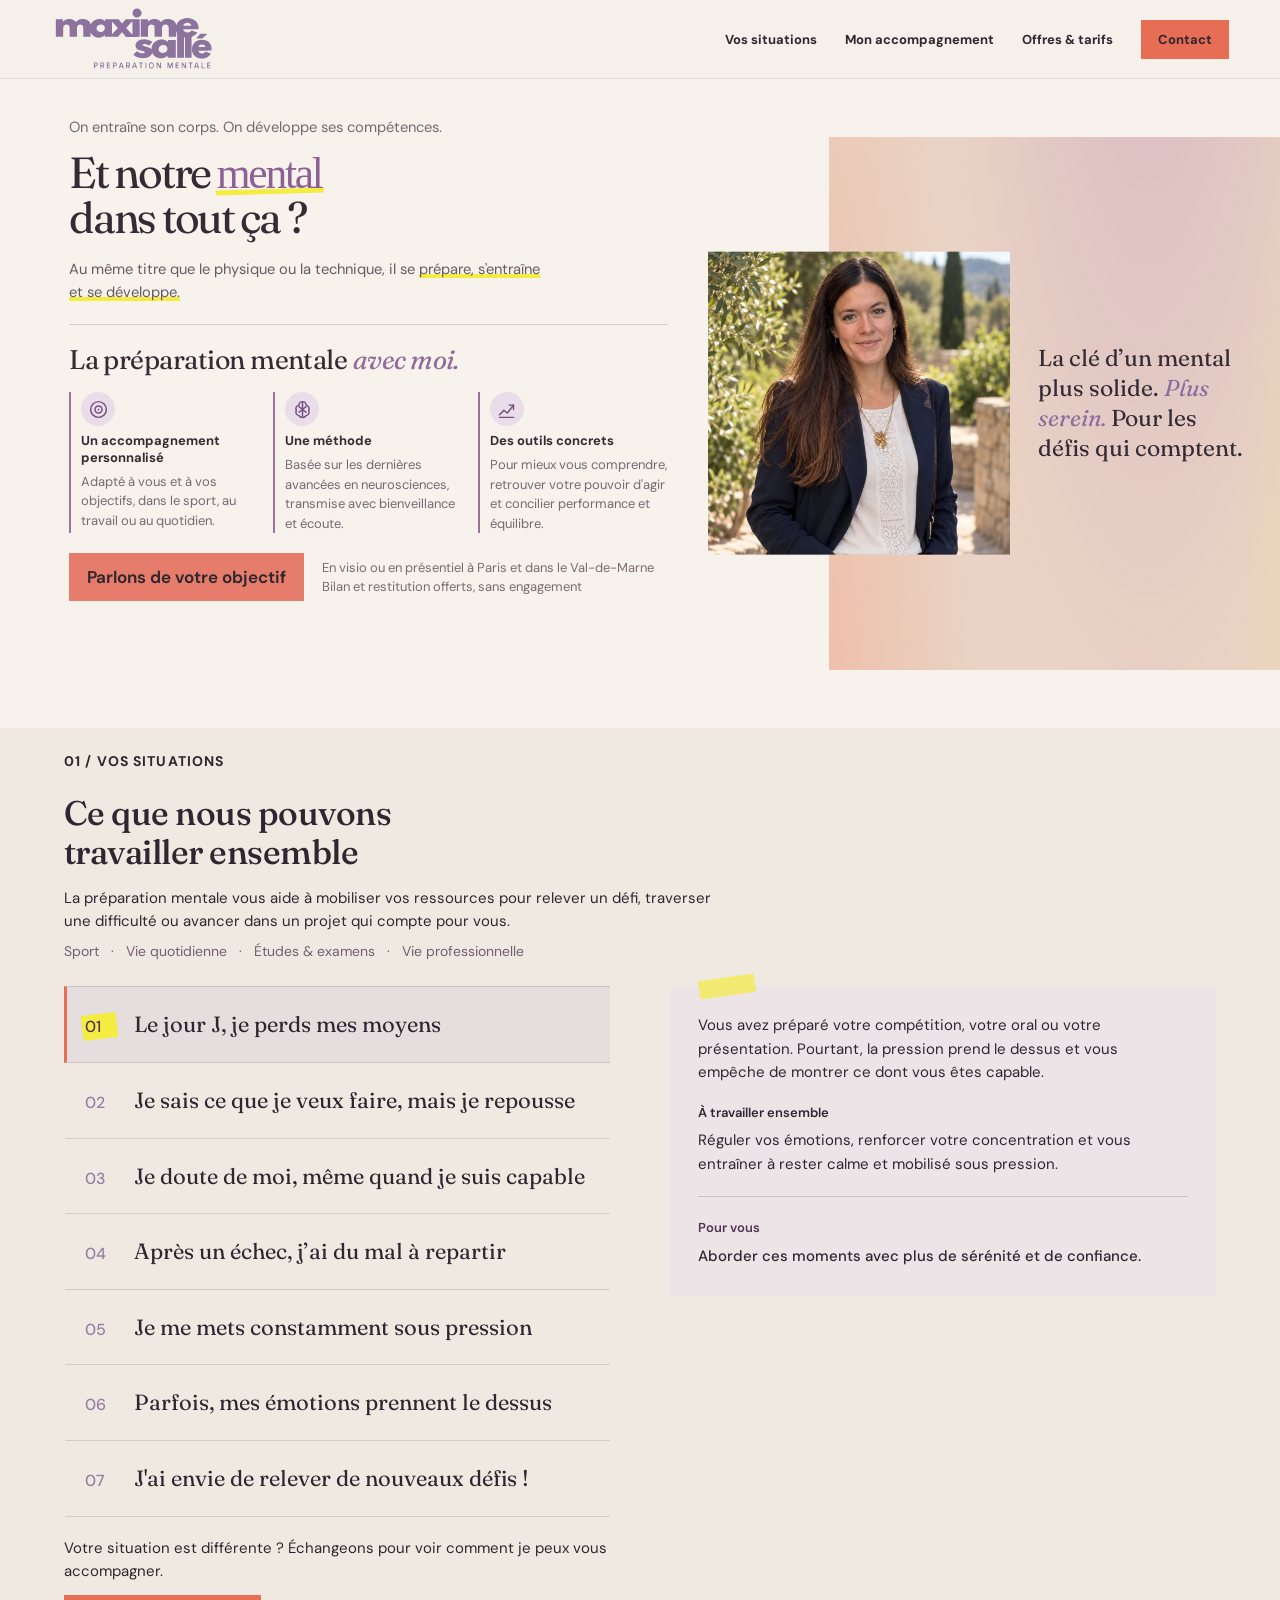
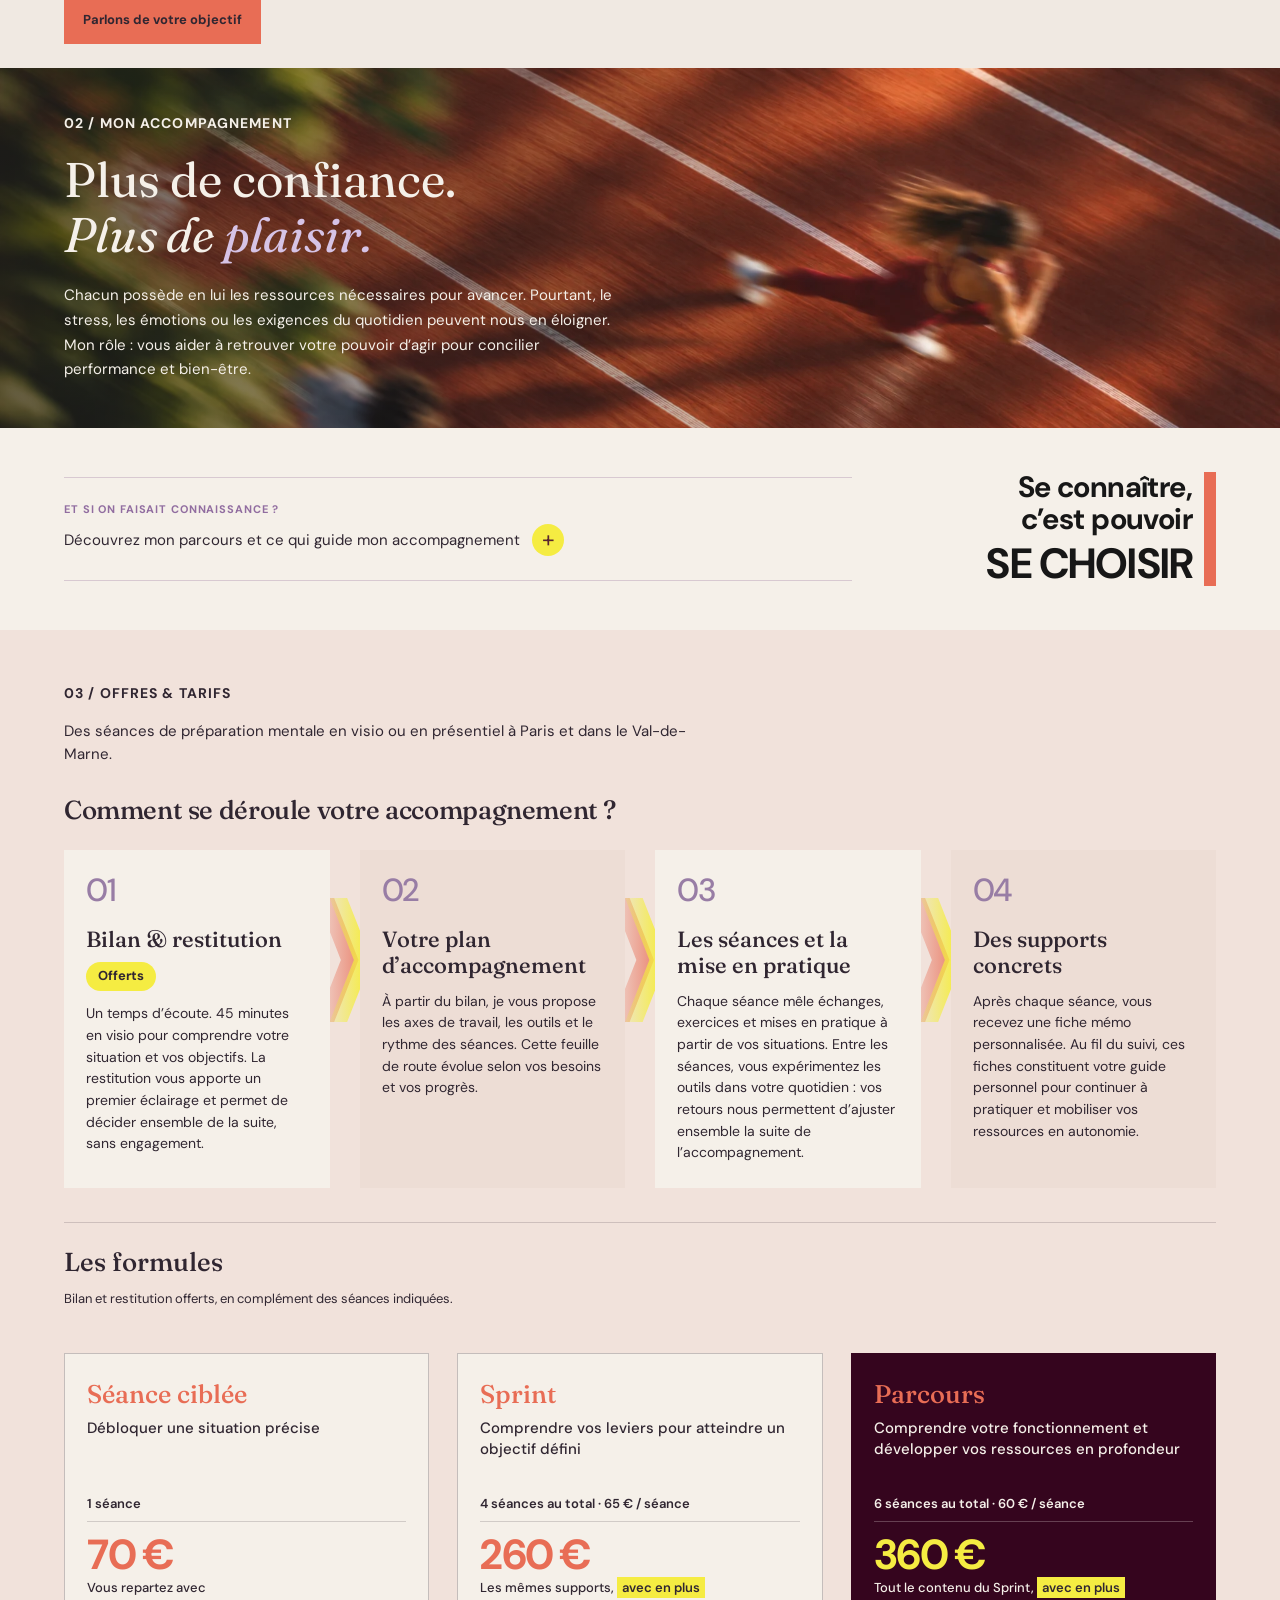
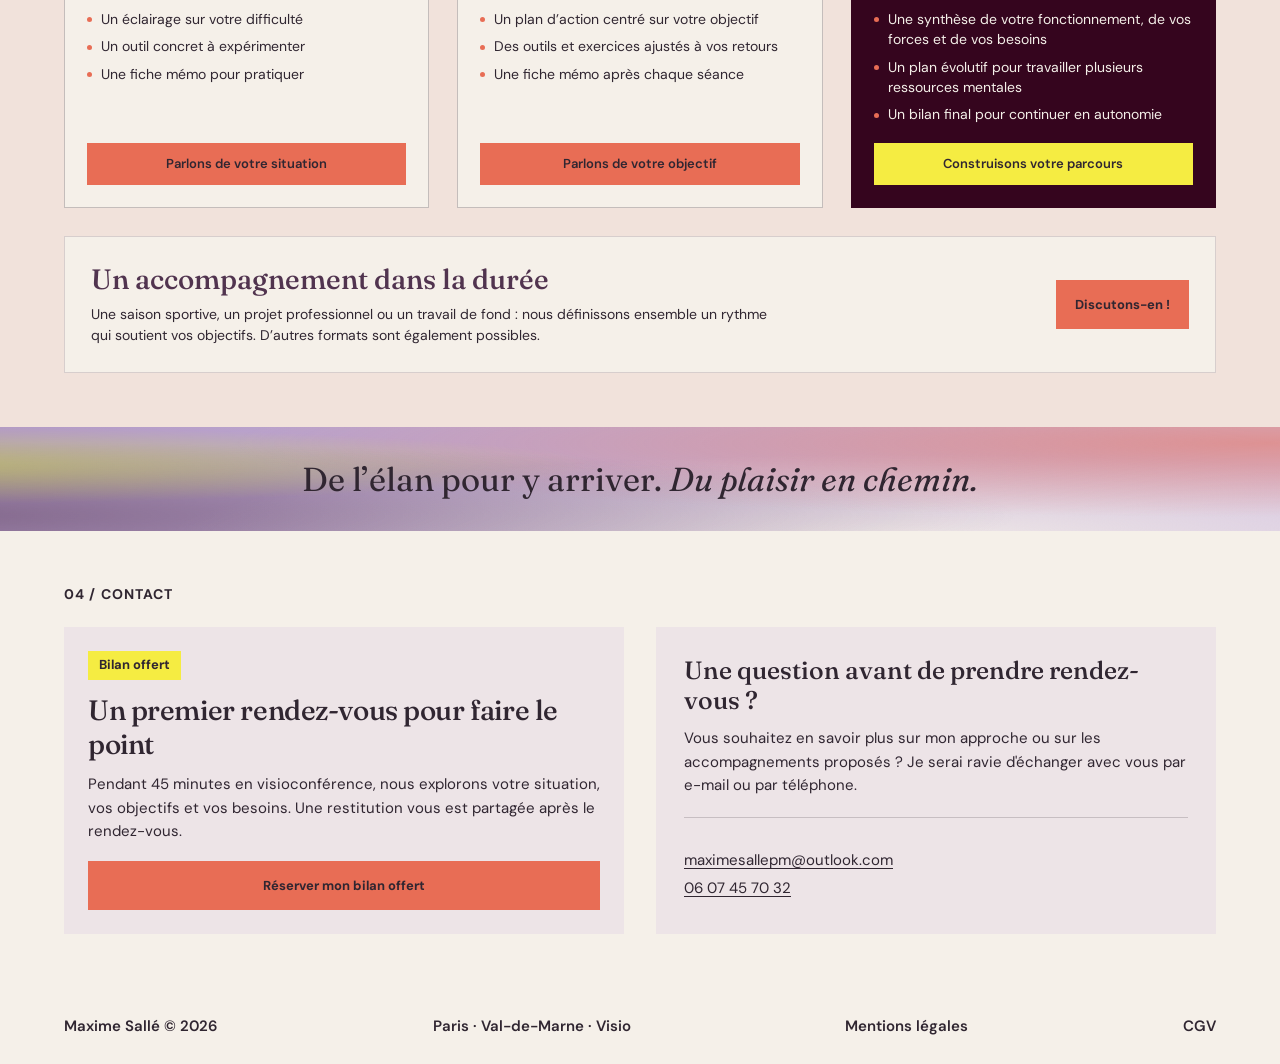
==== index.html @ 76ec972f "Add files via upload" ====
<!doctype html>
<html lang="fr">
  <head>
    <meta charset="utf-8" />
    <meta name="viewport" content="width=device-width, initial-scale=1" />
    <title>
      Préparation mentale à Paris, Val-de-Marne et en visio | Maxime Sallé
    </title>
    <meta
      name="description"
      content="Maxime Sallé, préparatrice mentale à Paris, dans le Val-de-Marne et en visio. Développer un mental plus solide et plus serein pour relever les défis du quotidien et les moments décisifs."
    />
    <link rel="preconnect" href="https://fonts.googleapis.com" />
    <link rel="preconnect" href="https://fonts.gstatic.com" crossorigin />
    <link
      href="https://fonts.googleapis.com/css2?family=DM+Sans:wght@400;500;600;700&amp;family=Fraunces:opsz,wght,SOFT,WONK@9..144,400,20,0;9..144,500,20,0;9..144,600,20,0&amp;display=swap"
      rel="stylesheet"
    />
    <link rel="stylesheet" href="styles.css?v=20261118-final" />
    <script src="script.js" defer></script>
  </head>
  <body>
    <header class="site-header">
      <a
        class="brand"
        href="#accueil"
        aria-label="Maxime Sallé — préparation mentale, accueil"
        ><svg
          xmlns="http://www.w3.org/2000/svg"
          viewBox="0 0 2048 840"
          class="brand-logo"
          role="img"
          aria-labelledby="logo-title"
        >
          <title id="logo-title">Maxime Sallé — Préparation mentale</title>
          <path
            d="M0 0 C10.67 8.83 17.19 20.04 20.06 33.5 C21.44 52.71 17.83 65.81 6.25 81.25 C-5 92.72 -19.45 98.26 -35.38 98.81 C-49.24 98.44 -63.91 92.78 -74 83.19 C-85.49 70.4 -90.37 56.56 -90.21 39.52 C-89.15 24.11 -81.86 12.03 -70.94 1.5 C-50.51 -16 -21.3 -15.81 0 0 Z "
            fill="currentColor"
            transform="translate(1102.9375,55.5)"
          />
          <path
            d="M0 0 C40.92 -1.19 80.28 9.43 111.19 37.3 C134.35 59.15 146.33 89.48 147.62 121.08 C147.73 126.75 147.84 132.41 147.62 138.08 C145.22 140.48 138.29 139.27 134.88 139.28 C134.26 139.29 134.26 139.29 131.12 139.31 C126.97 139.35 122.82 139.37 118.67 139.39 C115.75 139.42 112.83 139.44 109.91 139.46 C103.74 139.5 97.57 139.54 91.4 139.58 C83.67 139.63 75.93 139.68 68.19 139.74 C31 140.01 -6.19 140.15 -43.38 140.08 C-42.76 142.01 -42.13 143.94 -41.5 145.87 C-41.15 146.94 -40.8 148.02 -40.44 149.12 C-37.39 157.66 -31.09 164.48 -23.38 169.08 C-22.51 169.6 -21.64 170.12 -20.74 170.66 C-5.5 179.03 12.86 180.36 29.62 176.08 C42.43 171.85 53.13 164.56 62.62 155.08 C69.14 156.03 75.15 158.2 81.3 160.53 C82.21 160.86 83.11 161.2 84.04 161.54 C85.94 162.25 87.84 162.97 89.73 163.68 C92.58 164.75 95.43 165.81 98.28 166.87 C109.48 171.06 120.59 175.44 131.62 180.08 C130.29 185.37 127.27 188.21 123.62 192.08 C122.63 193.14 121.65 194.2 120.64 195.29 C108.41 208.04 94.66 217.25 79.23 225.73 C78.52 226.13 77.81 226.53 77.08 226.94 C74.62 228.08 74.62 228.08 71.38 228.76 C67.13 229.92 64.8 231 61.62 234.08 C59.56 242.13 59.93 250.17 60.06 258.43 C60.06 260.97 60.05 263.51 60.03 266.05 C60.01 272.95 60.06 279.85 60.13 286.75 C60.19 293.96 60.17 301.17 60.16 308.39 C60.15 322.05 60.21 335.7 60.29 349.36 C60.39 366.43 60.41 383.5 60.43 400.57 C60.43 406.53 60.44 412.49 60.45 418.45 C60.45 419.89 60.45 421.33 60.45 422.82 C60.47 432.81 60.5 442.79 60.55 452.78 C60.56 455.45 60.57 458.11 60.58 460.78 C60.6 465.74 60.63 470.69 60.66 475.65 C60.67 477.83 60.68 480.02 60.69 482.2 C60.7 483.2 60.7 484.2 60.71 485.22 C60.72 487.51 60.67 489.79 60.62 492.08 C58.65 494.04 54.84 493.21 52.27 493.21 C51.48 493.21 51.48 493.21 47.48 493.22 C45.75 493.22 44.01 493.21 42.27 493.21 C40.51 493.21 38.74 493.21 36.97 493.21 C33.26 493.22 29.55 493.21 25.84 493.21 C21.08 493.2 16.31 493.21 11.55 493.21 C7.9 493.22 4.25 493.21 0.6 493.21 C-1.16 493.21 -2.92 493.21 -4.68 493.21 C-7.13 493.22 -9.58 493.21 -12.03 493.21 C-12.73 493.21 -12.73 493.21 -16.27 493.21 C-19.38 493.08 -19.38 493.08 -20.38 492.08 C-20.49 488.87 -20.54 485.68 -20.54 482.47 C-20.55 481.45 -20.55 480.42 -20.56 479.37 C-20.57 475.92 -20.58 472.47 -20.59 469.02 C-20.6 466.55 -20.61 464.09 -20.62 461.63 C-20.65 454.92 -20.67 448.2 -20.69 441.49 C-20.71 434.49 -20.74 427.49 -20.76 420.48 C-20.81 407.21 -20.86 393.93 -20.9 380.66 C-20.95 365.55 -21 350.45 -21.06 335.34 C-21.17 304.25 -21.28 273.16 -21.38 242.08 C-25.34 241.42 -29.3 240.76 -33.38 240.08 C-33.38 241.32 -33.38 242.55 -33.38 243.83 C-33.36 273.94 -33.34 304.05 -33.33 334.17 C-33.33 348.73 -33.32 363.29 -33.31 377.85 C-33.3 390.55 -33.29 403.24 -33.29 415.94 C-33.29 422.66 -33.28 429.38 -33.28 436.1 C-33.27 442.43 -33.27 448.76 -33.27 455.08 C-33.27 457.4 -33.27 459.72 -33.26 462.04 C-33.26 465.22 -33.26 468.39 -33.26 471.57 C-33.26 472.48 -33.26 473.39 -33.25 474.32 C-33.27 480.63 -33.75 486.81 -34.38 493.08 C-45.19 493.1 -55.99 493.12 -66.8 493.13 C-71.81 493.14 -76.83 493.14 -81.85 493.15 C-86.68 493.16 -91.52 493.17 -96.36 493.17 C-98.21 493.17 -100.06 493.18 -101.91 493.18 C-104.49 493.19 -107.07 493.19 -109.65 493.19 C-111.12 493.19 -112.6 493.2 -114.11 493.2 C-117.38 493.08 -117.38 493.08 -118.38 492.08 C-118.48 488.22 -118.5 484.38 -118.49 480.52 C-118.49 479.29 -118.49 478.05 -118.49 476.79 C-118.48 472.62 -118.47 468.46 -118.46 464.3 C-118.46 461.33 -118.46 458.35 -118.45 455.38 C-118.45 448.97 -118.44 442.55 -118.43 436.13 C-118.42 425.98 -118.42 415.83 -118.42 405.67 C-118.42 404.82 -118.42 403.96 -118.43 403.09 C-118.43 398.72 -118.43 394.35 -118.43 389.98 C-118.44 380.97 -118.44 371.96 -118.45 362.94 C-118.45 362.04 -118.45 361.13 -118.45 360.2 C-118.45 345.57 -118.43 330.94 -118.4 316.31 C-118.37 301.29 -118.37 286.26 -118.4 271.23 C-118.42 262.8 -118.42 254.37 -118.38 245.93 C-118.35 237.99 -118.36 230.05 -118.39 222.1 C-118.4 219.19 -118.39 216.28 -118.37 213.37 C-118.17 186.74 -118.17 186.74 -125.57 175.81 C-127.37 173.1 -128.01 171.27 -128.38 168.08 C-129.04 168.08 -129.7 168.08 -130.38 168.08 C-130.39 168.88 -130.4 169.68 -130.41 170.5 C-130.52 178.79 -130.64 187.08 -130.76 195.37 C-130.8 198.46 -130.84 201.56 -130.88 204.66 C-130.94 209.1 -131 213.54 -131.07 217.98 C-131.08 219.38 -131.1 220.77 -131.12 222.21 C-131.14 223.49 -131.16 224.77 -131.18 226.09 C-131.19 226.66 -131.19 226.66 -131.23 229.53 C-131.38 232.08 -131.38 232.08 -132.38 233.08 C-135.14 233.18 -137.89 233.21 -140.65 233.21 C-141.52 233.21 -142.38 233.21 -143.28 233.21 C-146.16 233.22 -149.04 233.21 -151.91 233.21 C-153.91 233.21 -155.9 233.21 -157.89 233.21 C-162.07 233.22 -166.25 233.21 -170.43 233.21 C-175.8 233.2 -181.17 233.21 -186.54 233.21 C-190.65 233.22 -194.77 233.21 -198.88 233.21 C-200.86 233.21 -202.84 233.21 -204.83 233.21 C-207.59 233.22 -210.35 233.21 -213.12 233.21 C-214.69 233.21 -216.27 233.21 -217.89 233.21 C-221.38 233.08 -221.38 233.08 -222.38 232.08 C-222.5 228.57 -222.55 225.08 -222.56 221.57 C-222.56 220.46 -222.57 219.36 -222.58 218.22 C-222.59 215.8 -222.6 213.39 -222.61 210.98 C-222.63 207.16 -222.65 203.34 -222.68 199.52 C-222.75 188.65 -222.81 177.78 -222.86 166.91 C-222.89 160.27 -222.93 153.63 -222.98 146.99 C-223 144.46 -223.01 141.93 -223.02 139.4 C-223.03 135.85 -223.05 132.3 -223.08 128.75 C-223.08 128.24 -223.08 128.24 -223.08 125.61 C-223.21 112.34 -225.75 99.9 -235.11 90.05 C-244.47 81.92 -256.07 80.59 -268.05 80.77 C-280.36 81.65 -288.65 86.21 -297.13 94.89 C-304.64 105.52 -306.68 115.84 -306.69 128.64 C-306.69 129.76 -306.7 130.88 -306.71 132.04 C-306.74 135.72 -306.75 139.4 -306.76 143.08 C-306.78 145.64 -306.8 148.2 -306.81 150.77 C-306.86 157.49 -306.89 164.22 -306.93 170.95 C-306.98 181.74 -307.04 192.54 -307.11 203.33 C-307.14 207.11 -307.15 210.89 -307.17 214.66 C-307.18 216.96 -307.2 219.25 -307.21 221.55 C-307.21 222.61 -307.21 223.67 -307.22 224.76 C-307.27 231.96 -307.27 231.96 -308.38 233.08 C-311.14 233.18 -313.89 233.21 -316.65 233.21 C-317.08 233.21 -317.08 233.21 -319.28 233.21 C-322.16 233.22 -325.04 233.21 -327.91 233.21 C-329.91 233.21 -331.9 233.21 -333.89 233.21 C-338.07 233.22 -342.25 233.21 -346.43 233.21 C-351.8 233.2 -357.17 233.21 -362.54 233.21 C-366.65 233.22 -370.77 233.21 -374.88 233.21 C-376.86 233.21 -378.84 233.21 -380.83 233.21 C-383.59 233.22 -386.35 233.21 -389.12 233.21 C-390.69 233.21 -392.27 233.21 -393.89 233.21 C-397.38 233.08 -397.38 233.08 -398.38 232.08 C-398.49 228.55 -398.54 225.05 -398.54 221.52 C-398.55 220.41 -398.55 219.3 -398.56 218.16 C-398.57 215.73 -398.58 213.31 -398.58 210.89 C-398.59 207.04 -398.61 203.2 -398.64 199.36 C-398.7 188.43 -398.75 177.5 -398.78 166.56 C-398.81 159.88 -398.84 153.21 -398.89 146.53 C-398.9 143.99 -398.91 141.45 -398.91 138.9 C-398.96 101.8 -398.96 101.8 -410.2 90.2 C-420.8 81.64 -433.23 80.23 -446.38 81.08 C-457.44 83.06 -465.33 87.8 -472.2 96.64 C-481.07 110.81 -479.97 126.69 -479.96 142.79 C-479.97 145.36 -479.98 147.94 -480 150.52 C-480.04 157.26 -480.05 164.01 -480.06 170.75 C-480.08 181.59 -480.14 192.44 -480.19 203.28 C-480.21 207.06 -480.21 210.85 -480.22 214.64 C-480.23 216.94 -480.23 219.24 -480.24 221.54 C-480.24 222.6 -480.24 223.66 -480.24 224.75 C-480.27 231.96 -480.27 231.96 -481.38 233.08 C-484.11 233.18 -486.83 233.21 -489.56 233.21 C-489.99 233.21 -489.99 233.21 -492.16 233.21 C-495 233.22 -497.85 233.21 -500.7 233.21 C-502.66 233.21 -504.63 233.21 -506.6 233.21 C-510.74 233.22 -514.87 233.21 -519 233.21 C-524.31 233.2 -529.62 233.21 -534.93 233.21 C-539 233.22 -543.07 233.21 -547.14 233.21 C-549.09 233.21 -551.05 233.21 -553.01 233.21 C-555.74 233.22 -558.48 233.21 -561.21 233.21 C-562.77 233.21 -564.32 233.21 -565.93 233.21 C-569.38 233.08 -569.38 233.08 -570.38 232.08 C-570.48 229.31 -570.51 226.54 -570.51 223.76 C-570.51 222.88 -570.51 222 -570.52 221.09 C-570.52 218.11 -570.52 215.13 -570.51 212.15 C-570.51 210.03 -570.52 207.9 -570.52 205.77 C-570.52 199.98 -570.52 194.19 -570.52 188.39 C-570.52 182.34 -570.52 176.3 -570.52 170.25 C-570.52 160.09 -570.52 149.93 -570.51 139.77 C-570.51 128.01 -570.51 116.25 -570.52 104.48 C-570.52 94.4 -570.52 84.32 -570.52 74.24 C-570.52 68.21 -570.52 62.18 -570.52 56.16 C-570.52 50.49 -570.52 44.82 -570.51 39.16 C-570.51 37.07 -570.51 34.98 -570.52 32.9 C-570.52 30.06 -570.52 27.23 -570.51 24.39 C-570.51 22.8 -570.51 21.21 -570.51 19.57 C-570.38 16.08 -570.38 16.08 -569.38 15.08 C-566.69 14.98 -563.99 14.95 -561.3 14.95 C-560.88 14.95 -560.88 14.95 -558.73 14.94 C-555.92 14.94 -553.1 14.94 -550.29 14.95 C-548.34 14.94 -546.4 14.94 -544.45 14.94 C-540.36 14.94 -536.28 14.94 -532.19 14.95 C-526.94 14.95 -521.69 14.95 -516.44 14.94 C-512.42 14.94 -508.4 14.94 -504.38 14.94 C-502.44 14.94 -500.51 14.94 -498.57 14.94 C-495.87 14.94 -493.17 14.94 -490.47 14.95 C-489.7 14.95 -489.7 14.95 -485.8 14.95 C-482.38 15.08 -482.38 15.08 -481.38 16.08 C-481.22 18.22 -481.13 20.37 -481.07 22.52 C-481.03 23.82 -480.98 25.13 -480.94 26.47 C-480.9 27.85 -480.86 29.22 -480.82 30.64 C-480.78 32.02 -480.73 33.4 -480.69 34.82 C-480.58 38.24 -480.48 41.66 -480.38 45.08 C-476.38 41.68 -472.46 38.24 -468.63 34.64 C-446.48 14.7 -419.23 9.89 -390.38 11.08 C-385.63 11.44 -381.05 12.1 -376.38 13.08 C-375.19 13.32 -374 13.57 -372.77 13.82 C-351.77 18.75 -333.32 30.82 -320.38 48.08 C-319.39 48.41 -318.4 48.74 -317.38 49.08 C-316.72 47.76 -316.06 46.44 -315.38 45.08 C-299.46 25.88 -275.42 14.97 -251.13 11.46 C-217.61 8.73 -183.83 13.72 -157.38 36.08 C-148.95 43.41 -143.39 51.12 -138.38 61.08 C-138.14 61.55 -138.14 61.55 -136.89 63.96 C-133.25 71.38 -130.38 79.74 -130.38 88.08 C-129.72 88.08 -129.06 88.08 -128.38 88.08 C-127.97 86.77 -127.57 85.45 -127.15 84.1 C-116.82 53.21 -91.86 30.86 -63.73 16.17 C-43.8 6.47 -22.17 0.73 0 0 Z M-34.38 78.08 C-37.61 82.58 -40.04 86.69 -41.38 92.08 C-38.26 95.2 -35.22 94.33 -30.88 94.34 C-30.44 94.34 -30.44 94.34 -28.22 94.35 C-25.3 94.36 -22.38 94.35 -19.46 94.34 C-17.43 94.35 -15.41 94.35 -13.38 94.35 C-9.13 94.35 -4.88 94.35 -0.63 94.34 C4.82 94.33 10.27 94.33 15.71 94.35 C19.9 94.35 24.09 94.35 28.27 94.35 C30.28 94.34 32.29 94.35 34.3 94.35 C37.11 94.36 39.92 94.35 42.73 94.34 C43.53 94.34 43.53 94.34 47.57 94.33 C51.15 94.11 53.46 93.68 56.62 92.08 C54.32 82.04 49.75 74.71 41.24 68.7 C17.16 54.08 -15.06 57.13 -34.38 78.08 Z "
            fill="currentColor"
            transform="translate(1684.38330078125,161.921875)"
          />
          <path
            d="M0 0 C12 11.35 20.2 27.47 22.5 43.81 C23.16 43.81 23.82 43.81 24.5 43.81 C24.6 43.42 24.6 43.42 25.12 41.44 C33.89 18.32 54.33 0.28 75.5 -11.19 C76.1 -11.53 76.1 -11.53 79.12 -13.24 C104.22 -26.77 136.78 -29.4 164.08 -21.61 C169.5 -19.87 174.53 -17.96 179.5 -15.19 C179.92 -14.96 179.92 -14.96 182.02 -13.82 C187.5 -10.7 192.35 -7.06 197.18 -3.02 C199.52 -1.17 201.92 0.33 204.5 1.81 C204.49 0.16 204.48 -1.48 204.46 -3.18 C204.46 -5.33 204.45 -7.48 204.44 -9.62 C204.43 -10.71 204.42 -11.8 204.41 -12.92 C204.41 -13.96 204.41 -14.99 204.4 -16.06 C204.4 -17.02 204.39 -17.98 204.39 -18.96 C204.5 -21.19 204.5 -21.19 205.5 -22.19 C207.6 -22.31 209.71 -22.36 211.81 -22.39 C213.18 -22.41 214.56 -22.43 215.97 -22.45 C216.73 -22.45 216.73 -22.45 220.59 -22.49 C222.18 -22.51 223.77 -22.53 225.41 -22.55 C240.12 -22.72 254.84 -22.82 269.55 -22.89 C280.43 -22.95 291.3 -23.04 302.17 -23.19 C309.82 -23.29 317.47 -23.34 325.12 -23.36 C329.68 -23.37 334.24 -23.4 338.81 -23.49 C343.91 -23.58 349.02 -23.58 354.12 -23.57 C355.62 -23.61 357.12 -23.65 358.67 -23.69 C364.79 -23.61 368.87 -23.46 373.8 -19.61 C376.6 -16.59 379.07 -13.51 381.5 -10.19 C382.99 -8.37 384.49 -6.55 386 -4.75 C386.72 -3.85 387.44 -2.96 388.19 -2.04 C390.75 1.12 393.37 4.22 396 7.31 C401.98 14.36 407.95 21.42 413.5 28.81 C418.15 27.65 419.09 26.46 422.19 22.94 C423.07 21.94 423.95 20.94 424.85 19.92 C428.06 16.16 431.18 12.34 434.29 8.5 C436.46 5.87 438.7 3.33 441 0.81 C444.91 -3.49 448.61 -7.92 452.26 -12.45 C453 -13.35 453.74 -14.26 454.5 -15.19 C454.85 -15.78 454.85 -15.78 456.61 -18.81 C458.95 -21.49 460.25 -22.14 463.79 -22.83 C468.19 -23.07 472.55 -23.08 476.95 -23.01 C478.65 -23.02 480.34 -23.02 482.04 -23.03 C486.63 -23.04 491.22 -23 495.81 -22.96 C500.61 -22.93 505.41 -22.93 510.21 -22.93 C518.27 -22.92 526.33 -22.88 534.38 -22.83 C544.74 -22.76 555.09 -22.73 565.45 -22.71 C574.34 -22.7 583.24 -22.67 592.13 -22.64 C594.99 -22.63 597.86 -22.62 600.72 -22.61 C605.21 -22.6 609.71 -22.57 614.2 -22.54 C616.64 -22.53 619.08 -22.52 621.53 -22.51 C622.25 -22.51 622.25 -22.51 625.89 -22.48 C626.52 -22.47 626.52 -22.47 629.71 -22.45 C630.63 -22.37 631.55 -22.28 632.5 -22.19 C634.15 -18.89 633.63 -15.49 633.63 -11.84 C633.63 -11.4 633.63 -11.4 633.63 -9.19 C633.64 -6.24 633.63 -3.29 633.63 -0.35 C633.63 1.76 633.63 3.86 633.63 5.97 C633.64 11.7 633.64 17.43 633.63 23.16 C633.63 29.15 633.63 35.13 633.64 41.12 C633.64 51.18 633.64 61.23 633.63 71.28 C633.62 82.92 633.63 94.56 633.63 106.2 C633.64 116.18 633.64 126.16 633.63 136.13 C633.63 142.1 633.63 148.06 633.64 154.03 C633.64 159.64 633.64 165.25 633.63 170.85 C633.63 172.92 633.63 174.98 633.63 177.04 C633.64 179.85 633.63 182.65 633.63 185.46 C633.63 187.03 633.63 188.61 633.63 190.23 C633.5 193.81 633.5 193.81 632.5 195.81 C629.77 196.1 629.77 196.1 626.05 196.15 C624.65 196.17 623.24 196.19 621.8 196.22 C620.24 196.23 618.68 196.25 617.08 196.26 C615.45 196.28 613.82 196.31 612.15 196.33 C606.73 196.4 601.31 196.45 595.89 196.5 C594.97 196.51 594.05 196.52 593.1 196.52 C584.39 196.6 575.69 196.66 566.99 196.7 C555.86 196.76 544.74 196.86 533.62 197.02 C525.8 197.13 517.97 197.19 510.15 197.21 C505.48 197.22 500.81 197.26 496.14 197.35 C490.92 197.46 485.7 197.45 480.47 197.43 C479.71 197.46 479.71 197.46 475.83 197.58 C468.12 197.46 463.51 196.62 457.93 190.97 C455.3 188.03 452.89 184.95 450.5 181.81 C448.94 179.91 447.38 178.02 445.81 176.12 C445.11 175.24 444.4 174.36 443.68 173.46 C441.37 170.65 438.96 167.98 436.5 165.31 C432.38 160.83 428.51 156.21 424.68 151.47 C421.41 147.48 417.97 143.64 414.5 139.81 C410.58 141.77 409 143.21 406.19 146.44 C405.4 147.34 404.61 148.24 403.79 149.16 C403.04 150.04 402.28 150.91 401.5 151.81 C400.33 153.15 399.17 154.48 398 155.81 C397.44 156.45 396.88 157.1 396.3 157.76 C392.74 161.81 389.12 165.81 385.5 169.81 C383.25 172.31 381.01 174.8 378.77 177.3 C377.22 179.02 375.66 180.74 374.11 182.45 C373.72 182.88 373.72 182.88 371.75 185.06 C371.05 185.83 370.36 186.6 369.64 187.39 C367.5 189.81 367.5 189.81 365.83 192.92 C360.34 197.69 354.18 196.6 347.15 196.49 C345.58 196.49 344.01 196.5 342.39 196.5 C338.09 196.5 333.79 196.46 329.48 196.42 C324.98 196.38 320.48 196.38 315.99 196.37 C307.47 196.35 298.95 196.3 290.43 196.24 C280.74 196.18 271.04 196.14 261.34 196.11 C241.39 196.05 221.45 195.94 201.5 195.81 C201.17 188.88 200.84 181.95 200.5 174.81 C196.5 176.81 196.5 176.81 193.12 180.38 C176.46 197.41 151.44 205.49 128.12 206.06 C95.14 205.22 65.69 192.91 42.69 169.25 C35.41 161.15 29.89 152.23 24.5 142.81 C24.47 144.35 24.45 145.88 24.42 147.46 C24.33 153.14 24.23 158.82 24.13 164.49 C24.08 166.95 24.04 169.41 24 171.87 C23.95 175.4 23.88 178.93 23.82 182.46 C23.8 183.57 23.78 184.67 23.77 185.81 C23.61 193.58 23.61 193.58 22.5 195.81 C19.78 196.01 17.05 196.06 14.32 196.06 C13.47 196.06 12.61 196.06 11.73 196.06 C8.88 196.06 6.03 196.05 3.19 196.04 C1.22 196.04 -0.75 196.04 -2.72 196.04 C-6.85 196.04 -10.99 196.03 -15.12 196.02 C-20.43 196 -25.74 196 -31.05 196 C-35.12 196 -39.18 195.99 -43.25 195.99 C-45.21 195.98 -47.17 195.98 -49.13 195.98 C-51.86 195.98 -54.59 195.97 -57.32 195.96 C-58.88 195.95 -60.44 195.95 -62.05 195.95 C-65.5 195.81 -65.5 195.81 -66.5 194.81 C-66.61 191.43 -66.65 188.06 -66.66 184.67 C-66.66 183.6 -66.67 182.54 -66.67 181.44 C-66.68 179.11 -66.69 176.78 -66.7 174.45 C-66.71 170.76 -66.73 167.06 -66.75 163.36 C-66.81 152.85 -66.87 142.33 -66.9 131.82 C-66.92 125.39 -66.96 118.96 -67 112.54 C-67.02 110.1 -67.02 107.66 -67.03 105.22 C-67.09 65.63 -67.09 65.63 -78.81 52.94 C-87.62 45.47 -96.74 43.47 -108 43.94 C-119.18 44.94 -126.92 48.41 -134.5 56.81 C-143.23 68.3 -144.63 81.68 -144.69 95.69 C-144.7 96.76 -144.71 97.83 -144.71 98.94 C-144.73 101.26 -144.75 103.58 -144.76 105.89 C-144.78 109.56 -144.81 113.22 -144.84 116.88 C-144.91 125.98 -144.97 135.07 -145.03 144.16 C-145.08 151.86 -145.13 159.55 -145.19 167.25 C-145.22 170.87 -145.24 174.49 -145.26 178.11 C-145.28 180.31 -145.29 182.51 -145.31 184.71 C-145.31 185.22 -145.31 185.22 -145.32 187.79 C-145.39 194.7 -145.39 194.7 -146.5 195.81 C-149.22 195.91 -151.95 195.94 -154.68 195.94 C-155.1 195.94 -155.1 195.94 -157.27 195.95 C-160.12 195.95 -162.97 195.95 -165.81 195.95 C-167.78 195.95 -169.75 195.95 -171.72 195.95 C-175.85 195.95 -179.99 195.95 -184.12 195.94 C-189.43 195.94 -194.74 195.94 -200.05 195.95 C-204.12 195.95 -208.18 195.95 -212.25 195.95 C-214.21 195.95 -216.17 195.95 -218.13 195.95 C-220.86 195.95 -223.59 195.95 -226.32 195.94 C-227.88 195.94 -229.44 195.94 -231.05 195.94 C-234.5 195.81 -234.5 195.81 -235.5 194.81 C-235.61 191.42 -235.65 188.05 -235.66 184.66 C-235.66 183.59 -235.67 182.52 -235.67 181.42 C-235.68 179.09 -235.69 176.75 -235.7 174.42 C-235.71 170.72 -235.73 167.02 -235.75 163.32 C-235.81 152.79 -235.87 142.27 -235.9 131.74 C-235.92 125.31 -235.96 118.87 -236 112.44 C-236.02 110 -236.02 107.55 -236.03 105.11 C-236.09 65.59 -236.09 65.59 -248.5 52.81 C-258.02 44.82 -270.13 43.08 -282.27 44.03 C-292.83 45.77 -301.79 50.97 -308.12 59.5 C-314.57 69 -315.64 78.64 -315.69 89.91 C-315.7 91.02 -315.71 92.14 -315.71 93.3 C-315.73 95.72 -315.75 98.15 -315.76 100.58 C-315.78 104.41 -315.81 108.25 -315.84 112.09 C-315.91 121.61 -315.97 131.13 -316.03 140.66 C-316.08 148.71 -316.13 156.76 -316.19 164.82 C-316.22 168.6 -316.24 172.39 -316.26 176.18 C-316.28 178.49 -316.29 180.8 -316.31 183.11 C-316.31 184.17 -316.32 185.23 -316.32 186.32 C-316.39 193.58 -316.39 193.58 -317.5 195.81 C-320.25 196.01 -323.01 196.06 -325.77 196.06 C-326.2 196.06 -326.2 196.06 -328.39 196.06 C-331.27 196.06 -334.15 196.05 -337.03 196.04 C-339.02 196.04 -341.01 196.04 -343.01 196.04 C-347.19 196.04 -351.37 196.03 -355.55 196.02 C-360.92 196 -366.29 196 -371.66 196 C-375.77 196 -379.89 195.99 -384 195.99 C-385.98 195.98 -387.96 195.98 -389.94 195.98 C-392.71 195.98 -395.47 195.97 -398.23 195.96 C-399.02 195.96 -399.02 195.96 -403.01 195.95 C-406.5 195.81 -406.5 195.81 -407.5 194.81 C-407.6 192.06 -407.63 189.3 -407.63 186.54 C-407.63 186.1 -407.63 186.1 -407.64 183.88 C-407.65 180.92 -407.65 177.96 -407.65 174.99 C-407.65 172.88 -407.65 170.76 -407.66 168.65 C-407.66 162.89 -407.67 157.12 -407.67 151.36 C-407.67 146.56 -407.67 141.76 -407.68 136.96 C-407.68 125.63 -407.69 114.31 -407.69 102.99 C-407.68 91.29 -407.7 79.59 -407.71 67.89 C-407.72 57.86 -407.73 47.83 -407.73 37.8 C-407.73 31.8 -407.73 25.81 -407.74 19.81 C-407.75 14.17 -407.75 8.53 -407.74 2.9 C-407.74 0.82 -407.75 -1.25 -407.75 -3.33 C-407.76 -6.15 -407.75 -8.97 -407.75 -11.79 C-407.75 -12.58 -407.75 -12.58 -407.75 -16.59 C-407.5 -20.19 -407.5 -20.19 -405.5 -22.19 C-402.86 -22.38 -400.22 -22.43 -397.58 -22.43 C-396.76 -22.43 -395.94 -22.43 -395.1 -22.44 C-392.39 -22.44 -389.68 -22.43 -386.96 -22.42 C-385.09 -22.42 -383.21 -22.42 -381.33 -22.42 C-377.39 -22.42 -373.45 -22.41 -369.52 -22.39 C-364.46 -22.38 -359.4 -22.37 -354.34 -22.37 C-350.46 -22.37 -346.58 -22.37 -342.7 -22.36 C-340.83 -22.36 -338.97 -22.36 -337.1 -22.35 C-334.5 -22.35 -331.9 -22.34 -329.29 -22.33 C-328.55 -22.33 -328.55 -22.33 -324.8 -22.32 C-321.5 -22.19 -321.5 -22.19 -320.5 -21.19 C-319.29 -11.23 -319.38 -1.2 -319.5 8.81 C-318.43 7.86 -317.36 6.91 -316.25 5.94 C-314.67 4.56 -313.08 3.19 -311.5 1.81 C-310.62 1.03 -309.73 0.25 -308.82 -0.56 C-285.26 -20.97 -258.95 -27.02 -228.5 -25.19 C-202.39 -22.44 -179.17 -10.42 -162.5 9.81 C-161.84 10.8 -161.18 11.79 -160.5 12.81 C-156.52 10.82 -155.01 9.37 -152.19 6.06 C-135.85 -13.06 -111.88 -22.93 -87.38 -25.94 C-55.08 -27.59 -24.95 -21.83 0 0 Z M536.43 8.74 C535.75 9.42 535.07 10.11 534.38 10.81 C533.69 11.5 533 12.19 532.29 12.9 C527.84 17.39 523.62 22.01 519.5 26.81 C517.17 29.15 514.83 31.48 512.5 33.81 C510.79 35.71 509.12 37.64 507.45 39.58 C505.17 42.19 502.84 44.75 500.5 47.31 C497.64 50.45 494.79 53.6 492 56.81 C489.21 60.02 486.36 63.17 483.5 66.31 C479.44 70.77 475.44 75.25 471.5 79.81 C470.51 80.88 469.52 81.96 468.5 83.06 C467.84 83.97 467.18 84.88 466.5 85.81 C467.63 90.35 468.8 91.41 472.12 94.56 C475.22 97.56 478.21 100.53 481 103.81 C484.48 107.89 488.28 111.6 492.09 115.37 C494.79 118.1 497.29 120.96 499.79 123.88 C502.25 126.65 504.9 129.22 507.54 131.82 C509.42 133.73 511.19 135.71 512.94 137.75 C515.51 140.74 518.19 143.54 521 146.31 C523.81 149.08 526.49 151.88 529.06 154.88 C532.65 159.04 536.33 163.21 540.5 166.81 C541.16 166.81 541.82 166.81 542.5 166.81 C543.8 153.92 543.65 141.05 543.63 128.11 C543.63 125.58 543.63 123.06 543.64 120.53 C543.64 115.24 543.64 109.95 543.63 104.66 C543.62 97.97 543.63 91.29 543.63 84.61 C543.65 57.66 543.66 30.74 542.5 3.81 C540.02 3.81 538.13 7.05 536.43 8.74 Z M289.5 9.81 C289.5 59.97 289.5 110.13 289.5 161.81 C293.65 160.77 294.49 160.19 297.31 157.25 C298.01 156.53 298.71 155.8 299.43 155.06 C301.92 152.36 304.32 149.6 306.72 146.81 C308.57 144.73 310.51 142.77 312.5 140.81 C315.08 138.27 317.52 135.69 319.88 132.94 C322.62 129.75 325.51 126.77 328.5 123.81 C331.41 120.94 334.22 118.05 336.88 114.94 C340.86 110.27 345.26 106.04 349.62 101.73 C353.09 98.22 356.3 94.57 359.5 90.81 C360.16 90.15 360.82 89.49 361.5 88.81 C361.27 84.43 359.67 82.58 356.5 79.69 C353.03 76.38 349.93 73 346.94 69.25 C343.63 65.12 340.17 61.37 336.38 57.69 C333.97 55.29 331.77 52.73 329.55 50.15 C325.91 46.01 322.13 42 318.37 37.96 C316.51 35.92 314.7 33.85 312.95 31.73 C310.59 28.92 308.1 26.39 305.5 23.81 C299.69 17.42 299.69 17.42 297.14 14.54 C295.65 12.91 294.08 11.35 292.5 9.81 C291.51 9.81 290.52 9.81 289.5 9.81 Z M107.46 62.23 C99.15 73.37 97.22 84 98.5 97.81 C100.89 109.23 107.89 120.19 117.5 126.81 C131.08 135.23 144.67 138.12 160.5 134.81 C176.52 130.22 188 121.43 196.57 107.43 C201.92 97.39 202.79 87.06 199.74 76.09 C197.53 70.09 194.26 64.95 190.5 59.81 C189.82 58.8 189.14 57.79 188.44 56.75 C178.04 46.35 164.33 41.81 149.81 41.38 C132.46 42.04 118.65 48.98 107.46 62.23 Z "
            fill="currentColor"
            transform="translate(467.5,199.1875)"
          />
          <path
            d="M0 0 C1.49 0.01 2.97 0.01 4.5 0.02 C5.32 0.02 6.14 0.02 6.99 0.02 C9.7 0.02 12.41 0.04 15.12 0.07 C17 0.07 18.88 0.08 20.76 0.08 C25.7 0.09 30.65 0.12 35.6 0.15 C40.64 0.19 45.69 0.2 50.74 0.21 C60.64 0.25 70.55 0.3 80.45 0.36 C78.22 4.81 75.33 7.74 71.83 11.17 C71.19 11.8 70.55 12.43 69.9 13.08 C66.21 16.71 62.45 20.19 58.5 23.52 C55.71 26.03 53.09 28.69 50.45 31.36 C42.91 38.96 42.91 38.96 38.76 42.2 C36.45 44.36 36.45 44.36 34.15 47.75 C29.37 53.78 25.25 57.64 17.49 59.11 C6.58 60.07 -4.34 59.71 -15.27 59.32 C-19.82 59.18 -24.36 59.11 -28.91 59.04 C-37.79 58.9 -46.67 58.66 -55.55 58.36 C-53.43 54.13 -51.1 51.54 -47.86 48.11 C-44.43 44.45 -41.01 40.79 -37.74 36.99 C-34.48 33.28 -31.04 29.85 -27.55 26.36 C-26.37 25.04 -25.21 23.7 -24.05 22.36 C-20.73 18.51 -17.15 14.96 -13.55 11.36 C-11.18 8.72 -8.87 6.04 -6.55 3.36 C-3.55 0.36 -3.55 0.36 0 0 Z "
            fill="currentColor"
            transform="translate(1858.5497283935547,355.6392364501953)"
          />
          <path
            d="M0 0 C0.33 0.33 0.33 0.33 2 2 C0.74 7.05 -1.39 8.66 -5.12 12.25 C-9.31 16.29 -13.25 20.39 -17.04 24.79 C-20.94 29.19 -25.06 33.37 -29.19 37.56 C-30.08 38.49 -30.97 39.41 -31.88 40.37 C-32.74 41.24 -33.6 42.11 -34.48 43 C-35.25 43.8 -36.03 44.59 -36.82 45.4 C-37.18 45.67 -37.18 45.67 -39 47 C-43.14 45.97 -45.56 44.54 -49.12 42.25 C-66.82 31.22 -87.5 24.15 -108.58 28.79 C-113.06 30.36 -115.6 31.6 -119 35 C-120 38.38 -120 38.38 -120 42 C-116.57 46.23 -113.45 47.92 -108.31 49.52 C-106.98 49.93 -105.65 50.34 -104.28 50.77 C-96.91 52.89 -89.49 54.83 -82.06 56.75 C-57.21 63.32 -32.16 70.27 -13.36 88.71 C-11 91 -11 91 -8 93 C-8.03 92.11 -8.07 91.23 -8.11 90.32 C-8.61 67.35 -2.19 46.38 10 27 C10.6 26.04 11.21 25.08 11.83 24.09 C21.19 10.29 33.74 -0.57 48 -9 C49.19 -9.72 50.38 -10.44 51.61 -11.18 C81.87 -28.41 121.23 -31.6 154.62 -22.78 C170.72 -17.83 184.04 -9.63 197 1 C197.06 -0.58 197.12 -2.15 197.18 -3.78 C197.27 -5.83 197.35 -7.88 197.44 -9.94 C197.46 -10.46 197.46 -10.46 197.56 -13.09 C197.89 -20.89 197.89 -20.89 199 -22 C217.26 -23.91 235.84 -22.95 254.16 -22.66 C257.57 -22.61 260.99 -22.57 264.4 -22.53 C268.48 -22.47 272.56 -22.41 276.64 -22.35 C278.17 -22.33 279.69 -22.31 281.27 -22.29 C282.67 -22.27 284.06 -22.25 285.5 -22.22 C286.12 -22.21 286.12 -22.21 289.24 -22.16 C292 -22 292 -22 293 -21 C293.1 -18.2 293.13 -15.41 293.13 -12.61 C293.13 -11.72 293.13 -10.83 293.13 -9.91 C293.14 -6.91 293.13 -3.9 293.13 -0.89 C293.13 1.26 293.13 3.4 293.13 5.55 C293.14 11.4 293.14 17.24 293.13 23.09 C293.13 29.19 293.13 35.3 293.14 41.4 C293.14 51.65 293.14 61.91 293.13 72.16 C293.12 84.03 293.13 95.91 293.13 107.78 C293.14 117.95 293.14 128.12 293.13 138.3 C293.13 144.38 293.13 150.47 293.14 156.55 C293.14 162.27 293.14 167.99 293.13 173.71 C293.13 175.82 293.13 177.92 293.13 180.03 C293.14 182.89 293.13 185.75 293.13 188.61 C293.13 190.22 293.13 191.82 293.13 193.48 C293 197 293 197 292 198 C288.93 198.1 285.88 198.14 282.81 198.13 C281.85 198.13 280.89 198.13 279.89 198.13 C276.69 198.14 273.49 198.14 270.28 198.13 C268.07 198.13 265.85 198.13 263.63 198.14 C258.98 198.14 254.33 198.14 249.68 198.13 C243.71 198.12 237.73 198.13 231.75 198.13 C227.18 198.14 222.6 198.14 218.02 198.13 C215.82 198.13 213.61 198.13 211.41 198.14 C208.33 198.14 205.26 198.13 202.19 198.13 C201.26 198.13 200.34 198.13 199.4 198.14 C193.11 198.11 193.11 198.11 192 197 C191.84 195.22 191.75 193.44 191.68 191.65 C191.64 190.57 191.6 189.49 191.56 188.38 C191.52 187.24 191.48 186.11 191.44 184.94 C191.39 183.8 191.35 182.66 191.31 181.48 C191.2 178.66 191.1 175.83 191 173 C187.58 175 184.75 177.02 181.88 179.75 C158.18 201.03 128.63 205.52 98 204 C65.68 200.8 34.72 183.92 14 159 C10.8 154.64 7.97 150.11 5.17 145.48 C3 142 3 142 0 139 C-0.19 139.71 -0.19 139.71 -1.12 143.31 C-4.58 154.61 -10.79 162.65 -19 171 C-19.82 171.84 -20.64 172.69 -21.49 173.55 C-47.4 198.78 -85.61 204.72 -120.21 204.4 C-157.59 203.76 -191.83 192.03 -222 170 C-222.91 169.35 -223.83 168.69 -224.77 168.02 C-230.87 163.51 -230.87 163.51 -232 159 C-230.16 156.7 -230.16 156.7 -227.5 154.25 C-224.38 151.34 -221.44 148.4 -218.66 145.17 C-214.35 140.18 -209.66 135.61 -204.96 131 C-201.56 127.64 -198.35 124.26 -195.31 120.56 C-191.37 116.33 -191.37 116.33 -187 116 C-184.74 117.52 -184.74 117.52 -182.31 119.81 C-162.46 136.92 -136.96 144.61 -111 143 C-104.56 142.04 -98.61 140.93 -94 136 C-92.43 132.86 -92.65 130.46 -93 127 C-98.52 119.34 -109.01 117.26 -117.69 114.88 C-186.6 95.26 -186.6 95.26 -201.59 70.36 C-208.14 57.68 -209.42 44.88 -206 31 C-204.63 26.83 -202.94 22.94 -201 19 C-200.76 18.51 -200.76 18.51 -199.57 16.04 C-188.86 -4.23 -167.2 -17.96 -145.88 -24.88 C-96.32 -39.09 -42.08 -29.62 0 0 Z M90.01 60.34 C81.55 71.54 78.52 83.05 80 97 C82.47 109.81 90.31 121.57 101 129 C115.58 137.63 129.37 140.16 146 136.44 C162.94 131.79 176.74 121.61 185.54 106.33 C190.21 96.67 190.58 85.98 187.88 75.62 C181.96 61.04 172.36 49.8 158 43 C132.98 34.05 107.4 39.91 90.01 60.34 Z "
            fill="currentColor"
            transform="translate(1256,457)"
          />
          <path
            d="M0 0 C1.04 0.46 2.08 0.93 3.14 1.4 C20.98 9.84 37.68 23.35 47 41 C47.66 42.21 48.33 43.42 49.01 44.67 C59.7 64.99 63.23 85.4 63.31 108.12 C63.32 109.47 63.32 110.82 63.33 112.21 C63.28 119.43 63.28 119.43 63 122 C60.18 123.41 57.81 123.14 54.65 123.16 C53.29 123.17 51.93 123.18 50.53 123.19 C49.04 123.19 47.54 123.2 45.99 123.21 C44.42 123.22 42.85 123.23 41.23 123.24 C36.92 123.26 32.6 123.28 28.29 123.3 C23.78 123.33 19.27 123.35 14.77 123.38 C6.23 123.43 -2.31 123.47 -10.85 123.52 C-20.57 123.57 -30.29 123.62 -40.01 123.68 C-60.01 123.79 -80 123.9 -100 124 C-97.85 134.53 -93.49 142.35 -85 149 C-70.01 158 -55.44 160.19 -38.48 156.09 C-27.44 152.64 -20.39 147.02 -13.14 138.09 C-10 136 -10 136 -5.56 136.81 C-3.7 137.51 -1.84 138.24 0 139 C1.11 139.41 2.22 139.82 3.37 140.25 C7.2 141.67 11.01 143.14 14.81 144.62 C16.17 145.15 17.53 145.68 18.93 146.23 C22.95 147.81 26.98 149.4 31 151 C32.14 151.45 33.29 151.91 34.47 152.37 C37.45 153.56 40.41 154.78 43.38 156 C44.25 156.35 45.12 156.7 46.02 157.06 C48.4 158.06 48.4 158.06 52 160 C52.33 161.32 52.66 162.64 53 164 C50.65 167.06 50.65 167.06 47.38 170.44 C46.84 170.99 46.84 170.99 44.15 173.81 C42.21 175.77 40.27 177.73 38.31 179.68 C36.38 181.62 34.49 183.62 32.62 185.62 C10.17 207.83 -22.6 221.02 -54 222 C-55.07 222.04 -56.14 222.08 -57.24 222.12 C-87.82 222.71 -118.95 213.54 -142 193 C-142.83 192.31 -143.66 191.63 -144.51 190.92 C-164.25 174.19 -177.98 147.78 -180.79 121.92 C-182.55 88.66 -177.32 56.41 -154.38 30.62 C-152.93 29.07 -151.47 27.53 -150 26 C-149.17 25.13 -148.35 24.27 -147.5 23.38 C-146.67 22.59 -145.85 21.81 -145 21 C-144.39 20.41 -143.78 19.82 -143.16 19.21 C-137.01 13.45 -130.33 9.13 -123 5 C-121.79 4.32 -120.59 3.63 -119.35 2.93 C-82.78 -16.6 -37.55 -16.78 0 0 Z M-86.31 56.38 C-91.53 61.37 -96.25 66.21 -99 73 C-99 74.65 -99 76.3 -99 78 C-88.33 78.02 -77.65 78.04 -66.98 78.05 C-62.02 78.06 -57.07 78.06 -52.11 78.08 C-47.33 78.09 -42.55 78.09 -37.77 78.09 C-35.95 78.1 -34.12 78.1 -32.29 78.11 C-29.74 78.11 -27.19 78.11 -24.64 78.11 C-23.19 78.12 -21.73 78.12 -20.23 78.12 C-17 78 -17 78 -16 77 C-16.16 69.26 -19.9 63.06 -25.3 57.72 C-42.35 43.47 -69.01 41.19 -86.31 56.38 Z "
            fill="currentColor"
            transform="translate(1930,443)"
          />
          <g transform="translate(-1186.8 -544) scale(1.6 1.8)">
            <path
              d="M0 0 C5.47 3.46 8.71 7.25 10.75 13.38 C11.65 20.94 11.06 26.9 6.75 33.38 C2.32 37.8 -1.47 40.22 -7.79 40.48 C-15.11 40.21 -18.98 38.46 -24.25 33.38 C-27.9 27.01 -28.63 20.96 -27.56 13.75 C-25.44 6.69 -22.64 3.05 -16.25 -0.62 C-10.51 -2.54 -5.61 -2.14 0 0 Z M-17.25 7.38 C-21.46 12.99 -21.84 17.49 -21.25 24.38 C-19.61 29.04 -17.58 31.93 -13.25 34.38 C-8.41 34.92 -5.31 34.87 -0.88 32.81 C3.41 28.84 4.59 25.13 5.12 19.38 C4.56 13.39 3 9.62 -1.25 5.38 C-7.08 3.43 -12.37 3.47 -17.25 7.38 Z "
              fill="currentColor"
              transform="translate(1528.91,699.62)"
            />
            <path
              d="M0 0 C3.04 -0.08 6.08 -0.14 9.12 -0.19 C9.98 -0.21 10.84 -0.24 11.72 -0.26 C16.95 -0.32 20.59 0.13 25 3 C27.65 6.09 27.99 7.9 28.38 12 C27.99 16.06 27.51 17.86 25 21 C20.61 24.29 18.58 24.59 13.25 25.19 C11.89 25.35 10.54 25.5 9.14 25.67 C8.1 25.78 7.07 25.89 6 26 C5.67 30.29 5.34 34.58 5 39 C4.17 39.16 4.17 39.16 0 40 C-2.99 37.01 -1.56 27.42 -1.69 23.38 C-1.75 21.91 -1.81 20.45 -1.87 18.94 C-1.92 17.52 -1.96 16.11 -2.01 14.65 C-2.06 13.35 -2.1 12.05 -2.15 10.72 C-1.99 6.85 -1.21 3.66 0 0 Z M5 6 C4.9 8 4.87 10 4.88 12 C4.87 13.09 4.87 14.19 4.87 15.31 C5 18 5 18 6 19 C7.95 19.15 9.92 19.22 11.88 19.25 C12.94 19.28 14.01 19.3 15.12 19.33 C18 19 18 19 21 16 C21.44 12 21.44 12 21 8 C16.83 4.87 16.17 4.62 11.31 4.75 C10.34 4.77 9.37 4.78 8.36 4.8 C6 5 6 5 5 6 Z "
              fill="currentColor"
              transform="translate(1076.54,699.00)"
            />
            <path
              d="M0 0 C3.29 -0.23 6.46 -0.32 9.75 -0.31 C10.66 -0.33 11.57 -0.34 12.5 -0.36 C17.51 -0.36 21.05 -0.22 25 3 C28.98 6.98 28.85 9.46 29 15 C27.34 19.72 26.11 20.92 22 24 C22.95 27.79 24.17 30.37 26.06 33.75 C26.61 34.73 27.16 35.72 27.72 36.73 C28.14 37.48 28.57 38.23 29 39 C28.67 39.33 28.34 39.66 28 40 C26.35 40 24.7 40 23 40 C21.3 38.21 21.3 38.21 19.88 35.81 C19.37 34.99 18.86 34.18 18.33 33.33 C17.34 31.59 16.43 29.81 15.56 28 C14 26 14 26 10.31 25.19 C9.77 25.16 9.77 25.16 7 25 C5.58 27.83 5.65 30.47 5.44 33.62 C5.35 34.81 5.27 36 5.18 37.23 C5.15 37.68 5.15 37.68 5 40 C3.35 40 1.7 40 0 40 C-2.04 37.96 -1.13 33.52 -1.13 30.88 C-1.13 30.06 -1.13 29.25 -1.14 28.41 C-1.14 26.68 -1.13 24.95 -1.13 23.23 C-1.13 20.58 -1.13 17.93 -1.14 15.28 C-1.14 13.6 -1.13 11.93 -1.13 10.25 C-1.13 8.72 -1.13 7.19 -1.13 5.61 C-1 2 -1 2 0 0 Z M5 7 C4.77 9.31 4.77 9.31 4.81 12 C4.82 12.89 4.83 13.77 4.83 14.69 C5 17 5 17 6 19 C8.84 19.3 8.84 19.3 12.38 19.31 C13.54 19.33 14.7 19.35 15.9 19.36 C19 19 19 19 22 16 C23.21 12.71 23.22 11.48 21.75 8.25 C20 6 20 6 17 5 C7.65 4.35 7.65 4.35 5 7 Z "
              fill="currentColor"
              transform="translate(1125.42,699.00)"
            />
            <path
              d="M0 0 C1 0.01 2 0.01 3.03 0.02 C4.11 0.02 5.19 0.02 6.3 0.03 C6.87 0.03 6.87 0.03 9.75 0.05 C10.32 0.05 10.32 0.05 13.2 0.06 C16.03 0.08 18.86 0.09 21.68 0.11 C22.01 1.43 22.34 2.75 22.68 4.11 C20.51 6.29 15.66 5.54 12.62 5.68 C11.77 5.72 10.91 5.76 10.03 5.81 C7.92 5.91 5.8 6.01 3.68 6.11 C3.68 9.41 3.68 12.71 3.68 16.11 C9.29 16.44 14.9 16.77 20.68 17.11 C21.01 18.43 21.34 19.75 21.68 21.11 C19.58 23.22 14.87 22.53 12.12 22.68 C11.34 22.72 11.34 22.72 7.37 22.93 C6.76 22.96 6.76 22.96 3.68 23.11 C3.66 24.74 3.64 26.37 3.62 28.05 C3.61 28.97 3.6 29.88 3.59 30.83 C3.68 33.11 3.68 33.11 4.68 34.11 C7.53 34.35 10.39 34.53 13.25 34.68 C14.81 34.76 16.38 34.84 18 34.93 C19.22 34.99 20.43 35.05 21.68 35.11 C22.01 36.43 22.34 37.75 22.68 39.11 C20.97 40.83 18.71 40.24 16.37 40.25 C15.3 40.25 14.22 40.25 13.11 40.25 C11.98 40.25 10.85 40.24 9.68 40.24 C8.55 40.24 7.42 40.25 6.25 40.25 C5.18 40.25 4.1 40.25 3 40.25 C2 40.25 1.01 40.24 -0.02 40.24 C-2.32 40.11 -2.32 40.11 -3.32 39.11 C-3.42 36.32 -3.45 33.53 -3.45 30.74 C-3.45 29.9 -3.45 29.06 -3.45 28.19 C-3.45 26.42 -3.45 24.64 -3.45 22.86 C-3.44 20.13 -3.45 17.39 -3.45 14.66 C-3.45 12.94 -3.45 11.21 -3.45 9.49 C-3.45 7.91 -3.45 6.33 -3.45 4.7 C-3.28 0.16 -3.28 0.16 0 0 Z "
              fill="currentColor"
              transform="translate(1178.36,698.89)"
            />
            <path
              d="M0 0 C0.91 -0.02 1.82 -0.04 2.75 -0.06 C7.75 -0.09 11.36 -0.05 15.25 3.25 C18.91 8.13 18.74 10.28 18.25 16.25 C16.45 20.38 14.99 21.44 11.25 24.25 C7.58 24.98 7.58 24.98 3.5 25.44 C2.14 25.6 0.79 25.75 -0.61 25.92 C-1.65 26.03 -2.68 26.14 -3.75 26.25 C-4.08 30.54 -4.41 34.83 -4.75 39.25 C-5.58 39.41 -5.58 39.41 -9.75 40.25 C-11.82 38.18 -10.88 33.53 -10.88 30.88 C-10.88 30.04 -10.88 29.2 -10.89 28.33 C-10.89 26.55 -10.88 24.77 -10.88 22.99 C-10.88 20.26 -10.88 17.53 -10.89 14.8 C-10.89 13.07 -10.88 11.35 -10.88 9.62 C-10.88 8.04 -10.88 6.46 -10.88 4.84 C-10.63 -2.03 -5.61 0.03 0 0 Z M-4.75 6.25 C-4.85 8.25 -4.88 10.25 -4.88 12.25 C-4.88 13.34 -4.88 14.44 -4.88 15.56 C-4.75 18.25 -4.75 18.25 -3.75 19.25 C-1.82 19.43 0.12 19.52 2.06 19.56 C2.59 19.58 2.59 19.58 5.27 19.68 C8.25 19.25 8.25 19.25 10.63 17.45 C12.25 15.25 12.25 15.25 12.31 11.69 C11.25 8.25 11.25 8.25 9.31 6.31 C5.74 5.07 -1.84 3.34 -4.75 6.25 Z "
              fill="currentColor"
              transform="translate(1233.29,698.75)"
            />
            <path
              d="M0 0 C1.22 0.21 2.43 0.41 3.69 0.62 C5.23 3.62 6.47 6.5 7.69 9.62 C8.13 10.72 8.58 11.81 9.03 12.94 C10.52 16.62 11.98 20.31 13.44 24 C13.94 25.27 14.45 26.54 14.97 27.85 C15.45 29.06 15.93 30.27 16.42 31.52 C16.86 32.62 17.29 33.72 17.74 34.86 C18.69 37.62 18.69 37.62 18.69 40.62 C15.94 41.12 15.94 41.12 12.69 40.62 C12.25 39.3 11.82 37.99 11.38 36.62 C8.69 32.62 8.69 32.62 4.84 31.81 C-6.88 31.33 -6.88 31.33 -10.36 34.47 C-11.45 36.47 -12.39 38.55 -13.31 40.62 C-15.92 40.37 -15.92 40.37 -18.31 39.62 C-15.95 31.22 -12.91 23.18 -9.69 15.06 C-9.18 13.78 -8.68 12.5 -8.16 11.18 C-4.05 0.76 -4.05 0.76 0 0 Z M-0.31 8.62 C-1.13 10.52 -1.94 12.41 -2.75 14.31 C-3.2 15.37 -3.65 16.42 -4.12 17.51 C-5.17 20.26 -5.94 22.72 -6.31 25.62 C-5.31 26.62 -5.31 26.62 -2.81 26.72 C-1.8 26.71 -0.79 26.7 0.25 26.69 C1.26 26.68 2.27 26.67 3.32 26.66 C4.1 26.65 4.88 26.64 5.69 26.62 C6.87 21.9 6.14 20.38 4.38 15.94 C3.93 14.78 3.48 13.62 3.01 12.43 C1.69 9.62 1.69 9.62 -0.31 8.62 Z "
              fill="currentColor"
              transform="translate(1286.45,698.38)"
            />
            <path
              d="M0 0 C0.47 -0.01 0.47 -0.01 2.87 -0.09 C8.7 -0.14 12.24 0.29 16.81 4.31 C19.34 8.46 19.32 12.56 18.81 17.31 C16.44 20.81 16.44 20.81 13.81 23.31 C13.15 23.31 12.49 23.31 11.81 23.31 C12.53 28.44 14.85 31.83 17.63 36.11 C18.02 36.83 18.41 37.56 18.81 38.31 C18.48 38.97 18.15 39.63 17.81 40.31 C16.16 40.31 14.51 40.31 12.81 40.31 C8.82 36.25 6.22 30.79 4.81 25.31 C2.15 25.23 -0.52 25.23 -3.19 25.31 C-4.54 28.01 -4.53 30.43 -4.75 33.44 C-4.83 34.53 -4.92 35.63 -5 36.76 C-5.06 37.6 -5.13 38.44 -5.19 39.31 C-6.84 39.69 -8.51 40.03 -10.19 40.31 C-12.25 38.25 -11.32 33.6 -11.32 30.94 C-11.32 30.1 -11.32 29.26 -11.32 28.39 C-11.32 26.61 -11.32 24.84 -11.32 23.06 C-11.31 20.32 -11.32 17.59 -11.32 14.86 C-11.32 13.14 -11.32 11.41 -11.32 9.69 C-11.32 8.11 -11.32 6.53 -11.32 4.9 C-11.07 -2.08 -5.68 0.06 0 0 Z M-5.19 6.31 C-5.29 8.12 -5.32 9.94 -5.31 11.75 C-5.32 12.74 -5.32 13.73 -5.32 14.75 C-5.19 17.31 -5.19 17.31 -4.19 19.31 C-1.35 19.61 -1.35 19.61 2.19 19.62 C3.35 19.64 4.51 19.66 5.71 19.68 C8.81 19.31 8.81 19.31 11.81 16.31 C12.31 12.31 12.31 12.31 11.81 8.31 C9.43 5.68 7.55 5.37 4.07 5.11 C-3.86 4.99 -3.86 4.99 -5.19 6.31 Z "
              fill="currentColor"
              transform="translate(1335.22,698.69)"
            />
            <path
              d="M0 0 C0.62 0.11 0.62 0.11 3.75 0.69 C7.99 8.13 11.04 16.08 14.12 24.06 C14.59 25.22 15.05 26.39 15.53 27.58 C15.96 28.7 16.39 29.81 16.84 30.96 C17.23 31.97 17.62 32.97 18.02 34.01 C18.75 36.69 18.75 36.69 17.75 40.69 C15.5 40.62 15.5 40.62 12.75 39.69 C12.21 38.53 11.67 37.38 11.11 36.19 C8.75 32.69 8.75 32.69 4.78 31.72 C0.29 31.75 -3.84 31.81 -8.25 32.69 C-11 36.69 -11 36.69 -12.25 40.69 C-13.9 40.69 -15.55 40.69 -17.25 40.69 C-18.72 36.27 -17.01 33.85 -15.32 29.55 C-15.01 28.76 -14.7 27.97 -14.38 27.15 C-13.73 25.48 -13.06 23.81 -12.4 22.14 C-11.38 19.57 -10.37 17 -9.36 14.43 C-4.03 0.85 -4.03 0.85 0 0 Z M-0.25 9.69 C-5.98 20.38 -5.98 20.38 -6.25 25.69 C-5.25 26.69 -5.25 26.69 -2.75 26.79 C-1.74 26.77 -0.73 26.76 0.31 26.75 C1.32 26.74 2.34 26.73 3.38 26.72 C4.16 26.71 4.94 26.7 5.75 26.69 C6.92 22.03 6.3 20.8 4.44 16.5 C3.99 15.43 3.54 14.37 3.07 13.27 C1.75 10.69 1.75 10.69 -0.25 9.69 Z "
              fill="currentColor"
              transform="translate(1389.80,698.31)"
            />
            <path
              d="M0 0 C1.21 0.01 2.42 0.01 3.67 0.02 C4.97 0.02 6.28 0.02 7.62 0.03 C8.31 0.03 8.31 0.03 11.79 0.05 C13.17 0.06 14.54 0.06 15.96 0.06 C19.38 0.08 22.8 0.09 26.22 0.11 C26.55 1.43 26.88 2.75 27.22 4.11 C25.56 5.78 23.44 5.47 21.16 5.68 C20.35 5.75 20.35 5.75 16.22 6.11 C16.2 7.11 16.17 8.1 16.15 9.13 C16.03 13.6 15.91 18.08 15.79 22.55 C15.75 24.12 15.71 25.68 15.67 27.3 C15.63 28.78 15.58 30.27 15.54 31.8 C15.5 33.17 15.47 34.55 15.43 35.97 C15.22 39.11 15.22 39.11 14.22 40.11 C12.57 40.11 10.92 40.11 9.22 40.11 C7.83 37.32 8.13 35.05 8.16 31.93 C8.17 30.7 8.18 29.46 8.19 28.18 C8.21 25.56 8.24 22.94 8.26 20.32 C8.27 19.08 8.28 17.84 8.29 16.56 C8.3 15.42 8.31 14.28 8.32 13.11 C8.22 10.11 8.22 10.11 7.22 6.11 C3.92 5.78 0.62 5.45 -2.78 5.11 C-3.11 3.79 -3.44 2.47 -3.78 1.11 C-2.78 0.11 -2.78 0.11 0 0 Z "
              fill="currentColor"
              transform="translate(1427.89,698.89)"
            />
            <path
              d="M0 0 C1.65 0 3.3 0 5 0 C6.61 3.21 6.13 6.44 6.13 10 C6.13 11.61 6.14 13.22 6.14 14.88 C6.13 15.72 6.13 16.56 6.13 17.42 C6.13 19.99 6.13 22.56 6.14 25.12 C6.14 26.73 6.13 28.34 6.13 30 C6.13 31.49 6.13 32.97 6.13 34.5 C6 38 6 38 5 40 C3.35 39.67 1.7 39.34 0 39 C0 26.13 0 13.26 0 0 Z "
              fill="currentColor"
              transform="translate(1475.10,699.00)"
            />
            <path
              d="M0 0 C3.31 0.52 3.31 0.52 6.27 3.67 C7.28 5.07 8.27 6.48 9.25 7.9 C9.76 8.62 10.28 9.35 10.82 10.1 C12.33 12.23 13.82 14.37 15.31 16.52 C16.08 17.61 16.85 18.69 17.64 19.81 C19.21 22.04 20.76 24.28 22.31 26.52 C24.24 22.66 23.36 17.79 23.31 13.52 C23.17 2.79 23.17 2.79 24.31 0.52 C25.96 0.52 27.61 0.52 29.31 0.52 C31.37 2.59 30.44 7.24 30.44 9.9 C30.44 10.74 30.44 11.58 30.44 12.44 C30.44 14.22 30.44 16 30.44 17.78 C30.43 20.51 30.44 23.24 30.45 25.98 C30.44 27.7 30.44 29.42 30.44 31.15 C30.44 32.73 30.44 34.31 30.44 35.94 C30.31 39.52 30.31 39.52 29.31 40.52 C26.55 40.97 26.55 40.97 23.31 40.52 C20.85 37.92 20.85 37.92 18.5 34.34 C17.64 33.07 16.79 31.8 15.91 30.5 C15.05 29.19 14.19 27.88 13.31 26.52 C11.65 24.08 9.98 21.64 8.31 19.21 C7.59 18.14 6.86 17.07 6.12 15.97 C4.31 13.52 4.31 13.52 2.31 12.52 C2.31 21.43 2.31 30.34 2.31 39.52 C1.48 39.69 1.48 39.69 -2.69 40.52 C-4.76 38.46 -3.82 33.81 -3.82 31.15 C-3.83 30.31 -3.83 29.47 -3.83 28.6 C-3.83 26.83 -3.83 25.05 -3.82 23.27 C-3.82 20.54 -3.82 17.8 -3.83 15.07 C-3.83 13.35 -3.83 11.62 -3.82 9.9 C-3.82 8.32 -3.82 6.74 -3.82 5.11 C-3.66 0.71 -3.66 0.71 0 0 Z "
              fill="currentColor"
              transform="translate(1565.05,698.48)"
            />
            <path
              d="M0 0 C0.62 0.11 0.62 0.11 3.75 0.69 C5.9 4.09 7.29 6.98 8.75 10.69 C9.02 11.34 9.02 11.34 10.39 14.62 C14.75 25.22 14.75 25.22 14.75 27.69 C17.64 24.79 18.5 23.33 19.94 19.65 C20.33 18.68 20.72 17.7 21.12 16.7 C21.51 15.69 21.91 14.67 22.31 13.62 C23.1 11.61 23.89 9.6 24.69 7.59 C25.04 6.7 25.39 5.81 25.74 4.89 C26.75 2.69 26.75 2.69 28.75 0.69 C32.31 0.5 32.31 0.5 35.75 0.69 C36.75 1.69 36.75 1.69 36.86 5.29 C36.86 6.88 36.85 8.46 36.85 10.1 C36.85 10.94 36.84 11.78 36.84 12.65 C36.84 15.35 36.83 18.05 36.81 20.75 C36.81 22.58 36.8 24.4 36.8 26.23 C36.79 30.71 36.77 35.2 36.75 39.69 C35.09 40.07 33.43 40.4 31.75 40.69 C30.04 38.97 30.52 36.68 30.43 34.34 C30.39 33.26 30.35 32.18 30.31 31.07 C30.27 29.93 30.23 28.8 30.19 27.62 C30.14 26.48 30.1 25.34 30.06 24.17 C29.95 21.34 29.85 18.52 29.75 15.69 C27.33 18.92 26.16 20.79 24.85 24.42 C24.51 25.3 24.18 26.19 23.84 27.1 C23.15 28.96 22.47 30.82 21.8 32.69 C20.9 35.07 19.83 37.38 18.75 39.69 C18.09 39.85 18.09 39.85 14.75 40.69 C3.75 19.37 3.75 19.37 3.75 14.69 C3.09 14.69 2.43 14.69 1.75 14.69 C1.75 22.94 1.75 31.19 1.75 39.69 C0.92 39.85 0.92 39.85 -3.25 40.69 C-5.32 38.62 -4.38 33.97 -4.38 31.31 C-4.38 30.47 -4.38 29.63 -4.39 28.77 C-4.39 26.99 -4.38 25.21 -4.38 23.43 C-4.38 20.7 -4.38 17.97 -4.39 15.23 C-4.39 13.51 -4.38 11.79 -4.38 10.06 C-4.38 8.48 -4.38 6.9 -4.38 5.27 C-4.22 0.89 -4.22 0.89 0 0 Z "
              fill="currentColor"
              transform="translate(1650.17,698.31)"
            />
            <path
              d="M0 0 C1 0.01 2 0.01 3.03 0.02 C4.11 0.02 5.19 0.02 6.3 0.03 C6.87 0.03 6.87 0.03 9.75 0.05 C10.32 0.05 10.32 0.05 13.2 0.06 C16.03 0.08 18.86 0.09 21.68 0.11 C22.01 1.1 22.34 2.09 22.68 3.11 C22.35 3.77 22.02 4.43 21.68 5.11 C18.64 5.43 15.67 5.63 12.62 5.74 C11.77 5.78 10.91 5.82 10.03 5.86 C7.92 5.95 5.8 6.03 3.68 6.11 C3.68 9.41 3.68 12.71 3.68 16.11 C9.29 16.44 14.9 16.77 20.68 17.11 C21.01 18.43 21.34 19.75 21.68 21.11 C19.58 23.22 14.87 22.53 12.12 22.68 C11.34 22.72 11.34 22.72 7.37 22.93 C6.76 22.96 6.76 22.96 3.68 23.11 C3.68 26.74 3.68 30.37 3.68 34.11 C9.29 34.44 14.9 34.77 20.68 35.11 C21.01 36.43 21.34 37.75 21.68 39.11 C20.68 40.11 20.68 40.11 18.37 40.23 C17.37 40.22 16.37 40.22 15.34 40.21 C14.26 40.21 13.18 40.2 12.06 40.2 C10.93 40.19 9.79 40.18 8.62 40.18 C7.48 40.17 6.34 40.17 5.17 40.16 C2.34 40.15 -0.49 40.13 -3.32 40.11 C-5.24 12 -5.24 12 -3.32 1.11 C-2.32 0.11 -2.32 0.11 0 0 Z "
              fill="currentColor"
              transform="translate(1712.28,698.89)"
            />
            <path
              d="M0 0 C1.65 0 3.3 0 5 0 C7.27 2.29 9.1 4.43 11 7 C11.52 7.7 12.05 8.4 12.58 9.12 C14.19 11.31 15.75 13.53 17.31 15.75 C17.85 16.5 18.39 17.26 18.94 18.04 C22.87 23.62 22.87 23.62 24 27 C24.66 27 25.32 27 26 27 C26 26.63 26 26.63 25.98 24.74 C25.96 21.37 25.95 18 25.94 14.62 C25.93 13.45 25.92 12.27 25.91 11.06 C25.91 10.5 25.91 10.5 25.9 7.66 C25.9 7.15 25.9 7.15 25.89 4.52 C26 2 26 2 27 0 C29.44 0.25 29.44 0.25 32 1 C33.03 5.14 33.13 8.53 33.13 12.79 C33.13 13.55 33.13 13.55 33.14 17.39 C33.13 18.97 33.13 20.56 33.12 22.19 C33.13 22.99 33.13 22.99 33.14 27.02 C33.14 28.53 33.13 30.05 33.13 31.61 C33.13 33 33.13 34.39 33.13 35.83 C33 39 33 39 32 40 C29.13 40.31 29.13 40.31 26 40 C24.3 38.41 24.3 38.41 22.88 36.06 C22.3 35.17 21.73 34.27 21.14 33.35 C20.43 32.25 19.73 31.14 19 30 C16.92 26.96 14.81 23.95 12.69 20.94 C12.16 20.18 11.63 19.41 11.09 18.63 C7.23 13.12 7.23 13.12 5 12 C5 20.91 5 29.82 5 39 C4.17 39.16 4.17 39.16 0 40 C-2.07 37.93 -1.13 33.28 -1.13 30.62 C-1.13 29.79 -1.13 28.95 -1.14 28.08 C-1.14 26.3 -1.13 24.52 -1.13 22.74 C-1.13 20.01 -1.13 17.28 -1.14 14.55 C-1.14 12.82 -1.13 11.1 -1.13 9.38 C-1.13 7.79 -1.13 6.21 -1.13 4.59 C-1 1 -1 1 0 0 Z "
              fill="currentColor"
              transform="translate(1757.10,699.00)"
            />
            <path
              d="M0 0 C1.17 0.01 2.34 0.01 3.54 0.02 C4.8 0.02 6.06 0.02 7.36 0.03 C8.02 0.03 8.02 0.03 11.38 0.05 C12.71 0.06 14.04 0.06 15.41 0.06 C18.71 0.08 22.01 0.09 25.32 0.11 C25.65 1.43 25.98 2.75 26.32 4.11 C23.68 6.75 19.02 5.74 15.32 6.11 C14.99 17 14.66 27.89 14.32 39.11 C13.49 39.28 13.49 39.28 9.32 40.11 C7.35 38.15 8.07 34.38 8 31.8 C7.96 30.31 7.92 28.83 7.87 27.3 C7.83 25.73 7.79 24.16 7.75 22.55 C7.71 20.98 7.67 19.41 7.62 17.8 C7.52 13.9 7.41 10.01 7.32 6.11 C4.02 5.78 0.72 5.45 -2.68 5.11 C-3.01 3.79 -3.34 2.47 -3.68 1.11 C-2.68 0.11 -2.68 0.11 0 0 Z "
              fill="currentColor"
              transform="translate(1813.20,698.89)"
            />
            <path
              d="M0 0 C3.5 1 3.5 1 5.36 4.17 C8.25 10.42 10.73 16.85 13.25 23.25 C13.76 24.52 14.26 25.78 14.79 27.09 C15.26 28.3 15.74 29.51 16.23 30.77 C16.67 31.87 17.11 32.97 17.55 34.1 C18.5 37 18.5 37 18.5 41 C15.75 41.5 15.75 41.5 12.5 41 C12.07 39.68 11.63 38.36 11.19 37 C8.5 33 8.5 33 4.61 32.19 C0.02 32 -4 32.06 -8.5 33 C-11.25 37 -11.25 37 -12.5 41 C-14.15 41 -15.8 41 -17.5 41 C-18.82 37.03 -17.82 35.52 -16.33 31.64 C-15.85 30.38 -15.37 29.12 -14.87 27.82 C-14.36 26.5 -13.84 25.17 -13.31 23.81 C-12.82 22.51 -12.32 21.21 -11.81 19.87 C-4.69 1.34 -4.69 1.34 0 0 Z M-1.5 10 C-2.89 12.7 -2.89 12.7 -4.19 16.25 C-4.62 17.41 -5.06 18.57 -5.51 19.77 C-6.5 23 -6.5 23 -6.5 27 C-2.54 27 1.42 27 5.5 27 C6.88 22.86 5.58 20.85 4.06 16.81 C3.59 15.54 3.12 14.27 2.63 12.96 C2.26 11.98 1.88 11.01 1.5 10 C0.51 10 -0.48 10 -1.5 10 Z "
              fill="currentColor"
              transform="translate(1871.31,698.00)"
            />
            <path
              d="M0 0 C1.32 0 2.64 0 4 0 C5.33 2.67 5.1 4.69 5.06 7.67 C5.05 8.81 5.05 9.95 5.04 11.12 C5.01 13.53 4.99 15.93 4.96 18.33 C4.95 19.47 4.95 20.62 4.94 21.8 C4.93 22.84 4.91 23.89 4.9 24.96 C5 28 5 28 6 34 C10.95 34.33 15.9 34.66 21 35 C21.33 36.32 21.66 37.64 22 39 C19.87 41.13 16.34 40.13 13.5 40.14 C12.51 40.13 11.52 40.13 10.5 40.12 C9.51 40.13 8.52 40.13 7.5 40.14 C0.13 40.13 0.13 40.13 -1 39 C-1.1 36.21 -1.13 33.42 -1.13 30.62 C-1.13 29.79 -1.13 28.95 -1.14 28.08 C-1.14 26.3 -1.13 24.52 -1.13 22.74 C-1.13 20.01 -1.13 17.28 -1.14 14.55 C-1.14 12.82 -1.13 11.1 -1.13 9.38 C-1.13 7.79 -1.13 6.21 -1.13 4.59 C-1 1 -1 1 0 0 Z "
              fill="currentColor"
              transform="translate(1911.26,699.00)"
            />
            <path
              d="M0 0 C0.96 0.01 1.92 0.01 2.9 0.02 C3.42 0.02 3.42 0.02 6.04 0.03 C7.13 0.03 8.22 0.04 9.34 0.05 C9.88 0.05 9.88 0.05 12.65 0.06 C15.36 0.08 18.07 0.09 20.78 0.11 C21.11 1.43 21.44 2.75 21.78 4.11 C19.67 6.22 14.96 5.53 12.21 5.68 C10.64 5.76 9.08 5.84 7.46 5.93 C6.85 5.96 6.85 5.96 3.78 6.11 C3.78 9.41 3.78 12.71 3.78 16.11 C4.99 16.15 6.21 16.19 7.46 16.23 C9.03 16.29 10.6 16.36 12.21 16.43 C13 16.46 13 16.46 16.96 16.6 C18.22 16.77 19.48 16.94 20.78 17.11 C21.11 18.1 21.44 19.09 21.78 20.11 C21.45 20.77 21.12 21.43 20.78 22.11 C17.93 22.42 15.07 22.61 12.21 22.74 C10.64 22.81 9.08 22.89 7.46 22.97 C6.24 23.01 5.03 23.06 3.78 23.11 C3.78 26.74 3.78 30.37 3.78 34.11 C5.06 34.15 6.35 34.19 7.68 34.23 C9.36 34.29 11.03 34.36 12.71 34.43 C13.56 34.45 14.41 34.47 15.29 34.49 C17.46 34.59 19.62 34.84 21.78 35.11 C22.11 36.1 22.44 37.09 22.78 38.11 C22.45 38.77 22.12 39.43 21.78 40.11 C19.47 40.36 19.47 40.36 16.46 40.34 C15.93 40.34 15.93 40.34 13.2 40.34 C12.64 40.33 12.64 40.33 9.78 40.3 C8.64 40.3 7.51 40.3 6.35 40.3 C-2.08 40.25 -2.08 40.25 -3.22 39.11 C-3.33 36.32 -3.36 33.53 -3.36 30.74 C-3.36 29.9 -3.36 29.06 -3.36 28.19 C-3.36 26.42 -3.36 24.64 -3.36 22.86 C-3.35 20.13 -3.36 17.39 -3.36 14.66 C-3.36 12.94 -3.36 11.21 -3.36 9.49 C-3.36 7.91 -3.36 6.33 -3.35 4.7 C-3.19 0.16 -3.19 0.16 0 0 Z "
              fill="currentColor"
              transform="translate(1956.59,698.89)"
            />
          </g></svg
      ></a>
      <button
        type="button"
        class="menu-toggle"
        aria-controls="main-nav"
        aria-expanded="false"
        aria-label="Ouvrir le menu"
      >
        Menu <span>☰</span>
      </button>
      <nav id="main-nav" aria-label="Navigation principale">
           <a href="#situations">Vos situations</a>
        <a href="#mon-accompagnement">Mon accompagnement</a>
        <a href="#offres">Offres &amp; tarifs</a>
        <a href="#contact" class="nav-contact">Contact</a>
      </nav>
    </header>
    <main>
     
<section id="accueil" class="signature-hero" aria-labelledby="hero-title">
</div> <div class="signature-stage">
    <div class="signature-editorial">
      <div class="signature-opening">
        <p class="signature-kicker">On entraîne son corps. On développe ses compétences.</p>
        <h1 id="hero-title">Et notre <span class="signature-mental">mental</span><br>dans tout ça ?<span class="signature-question"></span></h1>
        <p class="signature-description">Au même titre que le physique ou la technique, il se <span class="highlight-citron">prépare, s'entraîne et se développe.</span></p>
      </div>
      <div class="signature-bottom">
        <div class="signature-bottom-heading"><h2>La préparation mentale <em>avec moi.</em></h2></div>
        <div class="signature-features">
          <div><span class="signature-feature-icon" aria-hidden="true"><svg viewBox="0 0 24 24" fill="none" stroke="currentColor" stroke-width="1.7" stroke-linecap="round" stroke-linejoin="round" aria-hidden="true"><circle cx="12" cy="12" r="9"/><circle cx="12" cy="12" r="4"/><circle cx="12" cy="12" r="1" fill="currentColor" stroke="none"/></svg></span><span><strong>Un accompagnement personnalisé</strong><small>Adapté à vous et à vos objectifs, dans le sport, au travail ou au quotidien.</small></span></div>
          <div><span class="signature-feature-icon" aria-hidden="true"><svg viewBox="0 0 24 24" fill="none" stroke="currentColor" stroke-width="1.7" stroke-linecap="round" stroke-linejoin="round" aria-hidden="true"><path d="M12 3a4 4 0 0 0-4 4 4 4 0 0 0-3 6 4 4 0 0 0 3 6 4 4 0 0 0 4 2"/><path d="M12 3a4 4 0 0 1 4 4 4 4 0 0 1 3 6 4 4 0 0 1-3 6 4 4 0 0 1-4 2V3"/><path d="M8 9l3 2m5-2-3 2M8 15l3-2m5 2-3-2"/></svg></span><span><strong>Une méthode</strong><small>Basée sur les dernières avancées en neurosciences, transmise avec bienveillance et écoute.</small></span></div>
          <div><span class="signature-feature-icon" aria-hidden="true"><svg viewBox="0 0 24 24" fill="none" stroke="currentColor" stroke-width="1.7" stroke-linecap="round" stroke-linejoin="round" aria-hidden="true"><path d="M4 18l5-5 4 3 7-9"/><path d="M15 7h5v5"/><path d="M4 21h16"/></svg></span><span><strong>Des outils concrets</strong><small>Pour mieux vous comprendre, retrouver votre pouvoir d'agir et concilier performance et équilibre.</small></span></div>
        </div>
        <div class="signature-action"><a class="signature-button" href="#contact">Parlons de votre objectif</a><p>En visio ou en présentiel à Paris et dans le Val-de-Marne<br>Bilan et restitution offerts, sans engagement</p></div>
      </div>
    </div>
   <div class="signature-visual">
  <div class="signature-color-block">
    <p>
      La clé d’un mental
      plus solide.
      <em>Plus serein.</em>
      Pour les défis
      qui comptent.
    </p>
  </div>

  <img
    class="signature-portrait"
    src="images/portrait-maxime.webp"
    alt="Portrait de Maxime Sallé"
    fetchpriority="high"
   decoding="async">
</div>
  </div>
 
</section>
       <section
        class="situations situations-editorial"
        id="situations"
        aria-labelledby="situations-title"
      >
        <p class="eyebrow">01 / VOS SITUATIONS</p>
        <div class="situations-introduction">
          <h2 id="situations-title">
            Ce que nous pouvons<br />travailler ensemble
          </h2>
          <p>
            La préparation mentale vous aide à mobiliser vos ressources pour
            relever un défi, traverser une difficulté ou avancer dans un projet
            qui compte pour vous.
          </p>
        </div>
        <p class="situations-contexts">
          <span>Sport</span>
          <span>Vie quotidienne</span>
          <span>Études &amp; examens</span>
          <span>Vie professionnelle</span>
        </p>
        <div class="situations-explorer">
          <div class="situations-choices" aria-label="Choisir une situation">
            <button
              type="button"
              class="situation-choice is-selected"
              data-situation="0"
              aria-pressed="true"
              aria-controls="situation-panel"
            >
              <span class="situation-number">01</span>
              <span class="situation-name"
                >Le jour J, je perds mes moyens</span
              >
            </button>
            <button
              type="button"
              class="situation-choice"
              data-situation="1"
              aria-pressed="false"
              aria-controls="situation-panel"
            >
              <span class="situation-number">02</span>
              <span class="situation-name"
                >Je sais ce que je veux faire, mais je repousse</span
              >
            </button>
            <button
              type="button"
              class="situation-choice"
              data-situation="2"
              aria-pressed="false"
              aria-controls="situation-panel"
            >
              <span class="situation-number">03</span>
              <span class="situation-name"
                >Je doute de moi, même quand je suis capable</span
              >
            </button>
            <button
              type="button"
              class="situation-choice"
              data-situation="3"
              aria-pressed="false"
              aria-controls="situation-panel"
            >
              <span class="situation-number">04</span>
              <span class="situation-name"
                >Après un échec, j’ai du mal à repartir</span
              >
            </button>
            <button
              type="button"
              class="situation-choice"
              data-situation="4"
              aria-pressed="false"
              aria-controls="situation-panel"
            >
              <span class="situation-number">05</span>
              <span class="situation-name"
                >Je me mets constamment sous pression</span
              >
            </button>
            
<button
  type="button"
  class="situation-choice"
  data-situation="5"
  aria-pressed="false"
  aria-controls="situation-panel"
>
  <span class="situation-number">06</span>
  <span class="situation-name">
    Parfois, mes émotions prennent le dessus
  </span>
</button>

<button
  type="button"
  class="situation-choice"
  data-situation="6"
  aria-pressed="false"
  aria-controls="situation-panel"
>
  <span class="situation-number">07</span>
  <span class="situation-name">
    J'ai envie de relever de nouveaux défis !
  </span>
</button>

          </div>
          <div
            class="situation-panel"
            id="situation-panel"
            role="region"
            aria-label="Détails de la situation sélectionnée"
            aria-live="polite"
            aria-atomic="true"
          >
            <p id="situation-description">
              Vous avez préparé votre compétition, votre oral ou votre
              présentation. Pourtant, la pression prend le dessus et vous
              empêche de montrer ce dont vous êtes capable.
            </p>
            <div class="situation-tools">
              <p class="situation-panel-label">À travailler ensemble</p>
              <p id="situation-tools-text">
                Réguler vos émotions, renforcer votre concentration et vous
                entraîner à rester calme et mobilisé sous pression.
              </p>
            </div>
            <div class="situation-outcome">
              <p class="situation-panel-label">Pour vous</p>
              <p id="situation-outcome-text">
                Aborder ces moments avec plus de sérénité et de confiance.
              </p>
            </div>
          </div>
        </div>
        <div class="situations-footer">
          <p>
            Votre situation est différente ? Échangeons pour voir comment je
            peux vous accompagner.
          </p>
          <a class="button coral" href="#contact">
            Parlons de votre objectif
          </a>
        </div>
      </section>
      <section
        id="mon-accompagnement"
        class="accompagnement-immersif"
        aria-labelledby="accompagnement-title"
      >
        <div class="accompagnement-scene">
          <div class="accompagnement-scene-copy">
            <p class="eyebrow">02 / MON ACCOMPAGNEMENT</p>

            <h2 id="accompagnement-title">
              Plus de confiance.<br />
              <em
                >Plus de
                <span class="accompagnement-plaisir">plaisir.</span></em
              >
            </h2>

            <p class="accompagnement-conviction">
              Chacun possède en lui les ressources nécessaires pour avancer.
              Pourtant, le stress, les émotions ou les exigences du quotidien
              peuvent nous en éloigner. Mon rôle : vous aider à retrouver votre
              pouvoir d’agir pour concilier performance et bien-être.
            </p>
          </div>
        </div>
        <div class="accompagnement-rencontre">
          <details class="accompagnement-deroule">
           <summary>
  <span class="accompagnement-deroule-label">
    <span class="accompagnement-deroule-kicker">
     ET SI ON FAISAIT CONNAISSANCE ?
    </span>

    <span class="about-dropdown-description">
      Découvrez mon parcours et ce qui guide mon accompagnement
      <span class="about-dropdown-icon" aria-hidden="true">+</span>
    </span>
  </span>
</summary>
          <div class="accompagnement-recit">
            <p>
              J’ai travaillé dix ans en marketing dans de grands groupes du
              luxe. Ces environnements exigeants, où l’on attend beaucoup de
              soi, m’ont amenée à questionner mes objectifs, le bien-être et<span class="accompagnement-surlignage"> la
              place du mental </span>dans notre façon d’avancer.
            </p>

            <p>
              J’ai donc choisi de me former à la préparation mentale pour
              accompagner celles et ceux qui souhaitent
              <span class="accompagnement-surlignage">mieux se connaître</span>
              et relever les défis de la vie avec confiance et sérénité.
            </p>

            <p>
              À travers des échanges, des exercices et <span class="accompagnement-surlignage">des outils concrets</span>, nous
              cherchons ensemble à comprendre votre fonctionnement. Nous
              construisons des repères que vous expérimentez au quotidien et
              ajustons selon vos retours, pour vous permettre de vous les
              approprier <span class="accompagnement-surlignage">en autonomie</span>.
            </p>
          </div>
          </details>
          <p class="accompagnement-signature">
            <span class="signature-intro">Se connaître,<br />c’est pouvoir</span>
            <em class="signature-impact">se choisir</em>
          </p>
        </div>
      </section>
     
     
      <section
        class="offers-section"
        id="offres"
        aria-labelledby="offers-title"
      >
        <p class="eyebrow">03 / OFFRES &amp; TARIFS</p>
        <p class="offers-intro">
          Des séances de préparation mentale en visio ou en présentiel à Paris
          et dans le Val-de-Marne.
        </p>
        <h2 class="offers-subtitle" id="offers-title">
          Comment se déroule votre accompagnement ?
        </h2>
        <div class="offers-steps">
          <article class="offers-step">
            <span class="offers-step-number">01</span>
            <div>
              <div class="offers-step-heading">
                <h4>Bilan &amp; restitution</h4>
                <span class="offers-free">Offerts</span>
              </div>
              <p>
                Un temps d’écoute. 45 minutes en visio pour comprendre votre
                situation et vos objectifs. La restitution vous apporte un
                premier éclairage et permet de décider ensemble de la suite,
                sans engagement.
              </p>
            </div>
          </article>
          <article class="offers-step">
            <span class="offers-step-number">02</span>
            <div>
              <h4>Votre plan d’accompagnement</h4>
              <p>
                À partir du bilan, je vous propose les axes de travail, les
                outils et le rythme des séances. Cette feuille de route évolue
                selon vos besoins et vos progrès.
              </p>
            </div>
          </article>
          <article class="offers-step">
            <span class="offers-step-number">03</span>
            <div>
              <h4>Les séances et la mise en pratique</h4>
              <p>
                Chaque séance mêle échanges, exercices et mises en pratique à
                partir de vos situations. Entre les séances, vous expérimentez
                les outils dans votre quotidien : vos retours nous permettent
                d’ajuster ensemble la suite de l’accompagnement.
              </p>
            </div>
          </article>
          <article class="offers-step">
            <span class="offers-step-number">04</span>
            <div>
              <h4>Des supports concrets</h4>
              <p>
                Après chaque séance, vous recevez une fiche mémo personnalisée.
                Au fil du suivi, ces fiches constituent votre guide personnel
                pour continuer à pratiquer et mobiliser vos ressources en
                autonomie.
              </p>
            </div>
          </article>
        </div>
        <div class="offers-packages-heading">
          <h3 class="offers-subtitle">Les formules</h3>
          <p class="offers-bilan-note">
            Bilan et restitution offerts, en complément des séances indiquées.
          </p>
        </div>
        <div class="offers-packages">
          <article class="offer-card">
            <h4 class="offer-card-title">Séance ciblée</h4>
            <!--<span class="offer-sticker"> Offre de<br />lancement </span>-->
            <p class="offer-purpose">Débloquer une situation précise</p>
            <p class="offer-session-count">1 séance</p>
            <div class="offer-price">
              <span class="offer-launch-price">70 €</span>
            </div>
            <!--<p class="offer-promo-note">
              <span>Pour les 10 premières inscriptions</span>
              80 € ensuite
            </p>-->
            <div class="offer-deliverables">
              <p class="offer-inclusion-label">Vous repartez avec</p>
              <ul>
                <li>Un éclairage sur votre difficulté</li>
                <li>Un outil concret à expérimenter</li>
                <li>Une fiche mémo pour pratiquer</li>
              </ul>
            </div>
            <a
              class="button offer-cta"
              href="#contact"
              data-formule="seance-ciblee"
            >
              Parlons de votre situation
            </a>
          </article>
          <article class="offer-card">
            <h4 class="offer-card-title">Sprint</h4>
          <!--  <span class="offer-sticker"> Offre de<br />lancement </span>-->
            <p class="offer-purpose">
              Comprendre vos leviers pour atteindre un objectif défini
            </p>
            <p class="offer-session-count">
              4 séances au total · 65 € / séance
            </p>
            <div class="offer-price">
              <span class="offer-launch-price">260 €</span>
            </div>
           <!-- <p class="offer-promo-note">
              <span>Pour les 10 premières inscriptions</span>
              300 € ensuite
            </p>-->
            <div class="offer-deliverables">
              <p class="offer-inclusion-label">
                Les mêmes supports, <span class="offer-plus">avec en plus</span>
              </p>
              <ul>
                <li>Un plan d’action centré sur votre objectif</li>
                <li>Des outils et exercices ajustés à vos retours</li>
                <li>Une fiche mémo après chaque séance</li>
              </ul>
            </div>
            <a class="button offer-cta" href="#contact" data-formule="sprint">
              Parlons de votre objectif
            </a>
          </article>
          <article class="offer-card offer-card-featured">
            <h4 class="offer-card-title">Parcours</h4>
          <!--  <span class="offer-sticker"> Offre de<br />lancement </span>-->
            <p class="offer-purpose">
              Comprendre votre fonctionnement et développer vos ressources en
              profondeur
            </p>
            <p class="offer-session-count">
              6 séances au total · 60 € / séance
            </p>
            <div class="offer-price">
              <span class="offer-launch-price">360 €</span>
            </div>
            <!--<p class="offer-promo-note">
              <span>Pour les 10 premières inscriptions</span>
              420 € ensuite
            </p>-->
            <div class="offer-deliverables">
              <p class="offer-inclusion-label">
                Tout le contenu du Sprint,
                <span class="offer-plus">avec en plus</span>
              </p>
              <ul>
                <li>
                  Une synthèse de votre fonctionnement, de vos forces et de vos
                  besoins
                </li>
                <li>
                  Un plan évolutif pour travailler plusieurs ressources
                  mentales
                </li>
                <li>Un bilan final pour continuer en autonomie</li>
              </ul>
            </div>
            <a class="button offer-cta" href="#contact" data-formule="parcours">
              Construisons votre parcours
            </a>
          </article>
        </div>
        <div class="offers-continuous">
          <div>
            <h4>Un accompagnement dans la durée</h4>
            <p>
              Une saison sportive, un projet professionnel ou un travail de fond
              : nous définissons ensemble un rythme qui soutient vos objectifs.
              D’autres formats sont également possibles.
            </p>
          </div>
          <a class="button coral" href="#contact"> Discutons-en ! </a>
        </div>
      </section>
       <div class="elan-banner">
  <p>
    De l’élan pour y arriver.
    <em>Du plaisir en chemin.</em>
  </p>
</div>
      <section class="contact-section" id="contact" aria-labelledby="contact-title">
        <p class="eyebrow">04 / CONTACT</p>
         
<div class="contact-layout">
  <!-- Colonne gauche : bilan offert -->
  <div class="contact-copy">
    <div class="contact-bilan">
      <span class="contact-free">Bilan offert</span>

      <h2 id="contact-title">
        Un premier rendez-vous pour faire le point
      </h2>

      <p>
        Pendant 45 minutes en visioconférence, nous
        explorons votre situation, vos objectifs et
        vos besoins. Une restitution vous est
        partagée après le rendez-vous.
      </p>

      
      <button
        type="button"
        class="button coral contact-booking"
        data-cal-link="maximesalle/bilan-offert"
        data-cal-namespace="bilan-offert"
        data-cal-config='{"layout":"month_view"}'
      >
        Réserver mon bilan offert
      </button>
    </div>
  </div>

  <!-- Colonne droite : contact direct -->
  <div class="contact-actions">
    <h3>Une question avant de prendre rendez-vous ?</h3>

    <p>
      Vous souhaitez en savoir plus sur mon approche
      ou sur les accompagnements proposés ?
      Je serai ravie d'échanger avec vous
      par e-mail ou par téléphone.
    </p>

    <div class="contact-direct">
      <a href="mailto:maximesallepm@outlook.com">
        maximesallepm@outlook.com
      </a>

      <a href="tel:+33607457032">
        06 07 45 70 32
      </a>
    </div>
  </div>
        </div>
      </section>
    </main>
 <footer>
  <span>Maxime Sallé © 2026</span>
  <span>Paris · Val-de-Marne · Visio</span>
  <a href="mentions-legales.html" target="_blank" rel="noopener noreferrer">Mentions légales</a>
   <a href="cgv.html" target="_blank" rel="noopener noreferrer">CGV</a>
</footer>
    <script>
      (function (C, A, L) {
        let p = function (a, ar) { a.q.push(ar); };
        let d = C.document;
        C.Cal = C.Cal || function () {
          let cal = C.Cal, ar = arguments;
          if (!cal.loaded) {
            cal.ns = {}; cal.q = cal.q || [];
            d.head.appendChild(d.createElement("script")).src = A;
            cal.loaded = true;
          }
          if (ar[0] === L) {
            const api = function () { p(api, arguments); };
            const namespace = ar[1]; api.q = api.q || [];
            if (typeof namespace === "string") {
              cal.ns[namespace] = cal.ns[namespace] || api;
              p(cal.ns[namespace], ar);
              p(cal, ["initNamespace", namespace]);
            } else p(cal, ar);
            return;
          }
          p(cal, ar);
        };
      })(window, "https://app.cal.com/embed/embed.js", "init");
      Cal("init", "bilan-offert", { origin: "https://app.cal.com" });
      Cal.ns["bilan-offert"]("ui", {
        hideEventTypeDetails: false,
        layout: "month_view",
        theme: "light",
        styles: {
          branding: { brandColor: "#E96C56" }
        }
      });
    </script>
  </body>
</html>
---- styles.css ----
/* Maxime Sallé — CSS consolidé. Les règles finales et responsive sont conservées. */

* {
  box-sizing: border-box;
}

html {
  scroll-behavior: smooth;
}

body {
  margin: 0;
  background: var(--paper);
  color: var(--ink);
}

a {
  color: inherit;
}

button {
  font: inherit;
}

.site-header {
  height: 78px;
  display: flex;
  align-items: center;
  justify-content: space-between;
  padding: 0 clamp(20px, 4vw, 70px);
  background: var(--paper);
  z-index: 20;
}

.brand {
  text-decoration: none;
  font: 500 26px/1 var(--serif);
  white-space: nowrap;
}

.brand span {
  display: block;
  font: 700 9px/1.5 var(--sans);
  margin-top: 6px;
}

.site-header nav {
  display: flex;
  align-items: center;
}

.site-header nav a {
  text-decoration: none;
  font-size: 13px;
  font-weight: 700;
}

.site-header nav a:hover {
  text-decoration: underline;
  text-underline-offset: 5px;
}

.site-header .nav-contact {
  border-bottom: 1px solid;
  padding: 9px 0;
}

.nav-contact span {
  margin-left: 18px;
}

.menu-toggle {
  display: none;
}

.hero {
  position: relative;
  color: #fff;
  overflow: hidden;
}

.hero-visual,
.hero-visual img {
  position: absolute;
  inset: 0;
  width: 100%;
  height: 100%;
}

.hero-visual img {
  object-fit: cover;
  object-position: center 45%;
}

.hero-copy {
  position: absolute;
  top: 50%;
  left: clamp(22px, 10vw, 160px);
}

.hero h1 {
  font: 500 clamp(64px, 8.5vw, 142px)/0.99 var(--serif);
  margin: 0 0 32px;
  text-wrap: balance;
}

.hero h1 em,
h2 em {
  font-weight: 400;
}

.button {
  display: inline-flex;
  align-items: center;
  justify-content: space-between;
  gap: 45px;
  padding: 16px 19px;
  text-decoration: none;
  font-size: 13px;
  font-weight: 700;
  transition:
    transform 0.2s,
    background 0.2s;
}

.button:hover {
  transform: translateY(-3px);
  background: #f18a70;
}

.button.coral {
  background: var(--coral);
  color: var(--ink);
}

.button.coral:hover {
  background: #f18a70;
}

.button span {
  font-size: 21px;
  font-weight: 400;
  line-height: 0;
}

.eyebrow {
  font-size: 14px;
  font-weight: 700;
}

.situations {
  padding: clamp(75px, 8vw, 130px) clamp(22px, 5vw, 80px);
  overflow: hidden;
}

footer {
  display: flex;
  justify-content: space-between;
  gap: 20px;
  padding: 28px clamp(22px, 5vw, 80px);
  font-size: 12px;
  font-weight: 600;
}

footer a {
  text-decoration: none;
}

@media (max-width: 700px) {
  .site-header {
    height: 68px;
    padding: 0 20px;
  }

  .menu-toggle {
    display: block;
    border: 0;
    background: none;
    color: var(--ink);
    font-size: 12px;
    font-weight: 700;
    text-transform: uppercase;
  }

  .menu-toggle span {
    font-size: 20px;
    margin-left: 8px;
  }

  .site-header nav {
    display: none;
    position: absolute;
    top: 68px;
    left: 0;
    right: 0;
    background: var(--paper);
    padding: 25px 20px 32px;
    flex-direction: column;
    align-items: stretch;
    box-shadow: 0 12px 20px rgba(48, 38, 49, 0.14);
  }

  .site-header nav.open {
    display: flex;
  }

  .site-header nav a {
    font-size: 17px;
  }

  .hero-visual img {
    object-position: 62% center;
  }

  .hero-copy {
    left: 23px;
    right: 23px;
    top: auto;
    bottom: 95px;
  }

  .hero h1 {
    line-height: 1.04;
    margin-bottom: 24px;
  }

  footer {
    display: block;
    padding: 30px 23px;
  }

  footer > * {
    display: block;
    margin: 7px 0;
  }
}

@media (prefers-reduced-motion: reduce) {
  html {
    scroll-behavior: auto;
  }

  .button {
    transition: none;
  }
}

.site-header {
  position: sticky;
  top: 0;
  box-shadow: 0 1px 0 rgba(48, 38, 49, 0.1);
}

.hero {
  height: min(690px, calc(100svh - 78px));
  min-height: 560px;
}

.hero-copy {
  transform: translateY(-40%);
}

.situations {
  padding-top: 90px;
  padding-bottom: 90px;
}

@media (max-width: 700px) {
  .hero {
    height: calc(100svh - 68px);
    min-height: 640px;
    max-height: 780px;
  }

  .hero-copy {
    transform: none;
  }
  .situations {
    padding: 70px 23px;
  }


  .hero h1 {
    font-size: clamp(47px, 10.6vw, 70px);
  }
}



:root {
  --paper: #f5f0e9;
  --ink: #302631;
  --lilac: #c6b6cf;
  --coral: #e86d55;
  --apricot: #f2d9c6;
  --serif: Fraunces, Georgia, serif;
  --sans: "DM Sans", Arial, sans-serif;
  --type-display: 64px;
  --type-heading: 30px;
  --type-text: 15px;
}

body,
body * {
  font-family: var(--sans);
  font-size: var(--type-text);
}

h1,
h2,
h3,
.brand {
  font-family: var(--serif) !important;
  font-weight: 500;
}

.hero h1 {
  max-width: 920px;
  font-size: var(--type-display) !important;
  line-height: 1.08 !important;
  letter-spacing: -0.015em !important;
}

.brand {
  font-size: var(--type-heading) !important;
}

.brand span {
  font-family: var(--sans) !important;
  font-size: var(--type-text) !important;
  letter-spacing: 0.06em !important;
}

.hero h1 em {
  font-family: var(--serif) !important;
  font-size: inherit !important;
}

.eyebrow {
  letter-spacing: 0.08em !important;
}

.hero-copy {
  width: min(760px, 79vw);
}

.site-header nav {
  gap: 28px;
}

.site-header nav a {
  white-space: nowrap;
}

@media (max-width: 700px) {
  :root {
    --type-display: 48px;
    --type-heading: 28px;
    --type-text: 15px;
  }

  .brand {
    font-size: var(--type-heading) !important;
  }

  .brand span {
    font-size: var(--type-text) !important;
  }

  .hero-copy {
    width: auto;
  }
}

.site-header .brand span {
  text-transform: none !important;
  letter-spacing: 0 !important;
  font-weight: 600 !important;
  margin-top: 4px;
}

.split-hero {
  display: grid;
  grid-template-columns: 1fr 1fr;
  background: var(--paper);
  color: var(--ink);
  overflow: hidden;
}

.split-hero .hero-copy {
  position: relative;
  inset: auto;
  width: auto;
  transform: none;
  display: flex;
  flex-direction: column;
  align-items: flex-start;
  justify-content: center;
}

.split-hero h1 {
  margin: 0 0 30px;
  color: var(--ink);
}

.split-hero h1 em {
  color: #806b87;
}

.split-hero .button {
  margin: 0;
}

.split-hero .hero-visual {
  position: relative;
  inset: auto;
  min-width: 0;
  min-height: 100%;
  width: 100%;
  height: 100%;
}

.split-hero .hero-visual img {
  object-position: center 40%;
}

@media (max-width: 700px) {
  .split-hero {
    height: auto;
    min-height: 0;
    max-height: none;
    display: flex;
    flex-direction: column;
  }

  .split-hero .hero-copy {
    order: 1;
  }

  .split-hero h1 {
    font-size: var(--type-display) !important;
  }

  .split-hero .hero-visual {
    height: clamp(320px, 90vw, 400px);
    min-height: 0;
  }
}

.hero-cta-mobile {
  display: none;
}

@media (max-width: 700px) {
  .split-hero .hero-copy {
    padding: 36px 23px 16px;
  }

  .split-hero h1 {
    margin-bottom: 16px;
  }

  .split-hero .hero-copy .button {
    display: none;
  }

  .split-hero .hero-visual {
    order: 2;
  }

  .split-hero .hero-visual img {
    object-position: center 48%;
    transform: none;
  }

  .split-hero .hero-cta-mobile {
    display: inline-flex;
    order: 3;
    align-self: flex-start;
    margin: 18px 23px 28px;
  }
}


.site-header nav a.nav-contact {
  display: inline-flex;
  align-items: center;
  justify-content: center;
  padding: 11px 17px;
  border: 0;
  background: var(--coral);
  color: var(--ink);
  text-decoration: none;
  transition: background 0.2s;
}

.site-header nav a.nav-contact:hover {
  background: var(--apricot);
  text-decoration: none;
}

.site-header nav a.nav-contact:focus-visible {
  outline: 2px solid var(--ink);
  outline-offset: 3px;
}

#mon-accompagnement,
#situations {
  scroll-margin-top: 78px;
}

@media (max-width: 700px) {
  #mon-accompagnement,
  #situations {
    scroll-margin-top: 68px;
  }
}

html {
  hyphens: none;
  -webkit-hyphens: none;
}

.situations-editorial {
  padding: 24px clamp(23px, 5vw, 80px);
  background: var(--paper);
}

.situations-editorial > .eyebrow {
  margin: 0 0 24px;
}

.situations-introduction h2 {
  margin: 0 0 14px;
  font-family: var(--serif) !important;
  font-size: 34px !important;
  font-weight: 500;
  line-height: 1.16;
  letter-spacing: -0.015em;
}

.situations-introduction > p {
  max-width: 650px;
  margin: 0;
  font-size: 15px !important;
  line-height: 1.55;
}

.situations-contexts {
  display: flex;
  flex-wrap: wrap;
  gap: 10px 20px;
  margin: 26px 0 18px;
}

.situations-contexts span {
  font-family: var(--serif) !important;
  font-size: 20px !important;
  font-weight: 400;
  color: var(--coral);
}

.situations-choices {
  display: flex;
  flex-direction: column;
  min-width: 0;
}

.situation-choice {
  display: grid;
  grid-template-columns: 35px minmax(0, 1fr);
  align-items: baseline;
  gap: 14px;
  width: 100%;
  padding: 23px 18px;
  border: 0;
  border-bottom: 1px solid rgba(48, 38, 49, 0.15);
  border-left: 3px solid transparent;
  background: transparent;
  color: var(--ink);
  text-align: left;
  cursor: pointer;
  transition:
    background 180ms ease,
    border-color 180ms ease;
}

.situation-choice:first-child {
  border-top: 1px solid rgba(48, 38, 49, 0.15);
}

.situation-choice:hover {
  background: rgba(198, 182, 207, 0.14);
}

.situation-choice.is-selected {
  background: rgba(198, 182, 207, 0.24);
  border-left-color: var(--coral);
}

.situation-choice:focus-visible {
  outline: 2px solid var(--ink);
  outline-offset: -2px;
}

.situation-number {
  font-size: 16px !important;
  font-weight: 500;
  color: #987da5;
}

.situation-name {
  font-family: var(--serif) !important;
  font-size: 22px !important;
  font-weight: 400;
  line-height: 1.3;
}

.situation-panel {
  min-width: 0;
  padding: 28px;
  background: #ede4e7;
  text-align: left;
}

.situations-editorial #situation-description,
.situations-editorial #situation-tools-text,
.situations-editorial #situation-outcome-text {
  margin: 0;
  font-family: var(--sans) !important;
  font-size: 15px !important;
  font-weight: 400;
  line-height: 1.55;
}

.situation-panel-label {
  margin: 0 0 7px;
  font-family: var(--sans) !important;
  font-size: 13px !important;
  font-weight: 600;
  line-height: 1.4;
  letter-spacing: normal;
  text-transform: none;
}

.situation-tools {
  margin-top: 20px;
}

.situation-outcome {
  margin-top: 20px;
  padding-top: 20px;
  border-top: 1px solid rgba(48, 38, 49, 0.18);
}

.situations-editorial #situation-outcome-text {
  font-weight: 500;
}

.situations-footer {
  display: flex;
  flex-direction: column;
  align-items: flex-start;
  gap: 12px;
  margin-top: 20px;
}

.situations-footer > p {
  max-width: 610px;
  margin: 0;
  font-size: 15px !important;
  line-height: 1.55;
}

.situations-footer .button {
  max-width: 100%;
}

.situation-panel.is-changing {
  animation: situation-appear 220ms ease;
}

@keyframes situation-appear {
  from {
    opacity: 0.5;
    transform: translateY(5px);
  }

  to {
    opacity: 1;
    transform: translateY(0);
  }
}

@media (min-width: 701px) {
  .situations-editorial {
    display: grid;
    grid-template-columns: repeat(2, minmax(0, 1fr));
    column-gap: 60px;
    align-items: start;
  }

  .situations-editorial > .eyebrow {
    grid-column: 1 / -1;
    grid-row: 1;
  }

  .situations-introduction {
    grid-column: 1 / -1;
    grid-row: 2;
  }

  .situations-contexts {
    grid-column: 2;
    grid-row: 3;
  }

  .situations-explorer {
    display: contents;
  }

  .situations-choices {
    grid-column: 1;
    grid-row: 4 / 6;
  }

  .situation-panel {
    grid-column: 2;
    grid-row: 4;
    margin: 0;
  }

  .situations-footer {
    grid-column: 2;
    grid-row: 5;
  }
}

@media (min-width: 701px) and (max-width: 1000px) {
  .situations-editorial {
    column-gap: 30px;
  }
}

@media (max-width: 700px) {
  .situations-editorial {
    padding: 24px 23px;
  }

  .situations-introduction h2 {
    font-size: 30px !important;
  }

  .situations-contexts {
    margin: 24px 0 28px;
  }

  .situations-contexts span {
    font-size: 18px !important;
  }

  .situation-choice {
    grid-template-columns: 28px minmax(0, 1fr);
    gap: 10px;
    padding: 20px 12px;
  }

  .situation-name {
    font-size: 20px !important;
  }

  .situation-panel {
    padding: 24px;
    margin: 0 0 12px;
  }

  .situations-footer {
    margin-top: 28px;
  }
}

@media (min-width: 701px) {
  #situations .situations-choices {
    grid-column: 1;
    grid-row: 4;
  }

  #situations .situation-panel {
    grid-column: 2;
    grid-row: 4;
  }

  #situations .situations-footer {
    grid-column: 1;
    grid-row: 5;
  }


  #situations > .situations-contexts {
    flex-wrap: nowrap;
    gap: 12px 24px;
  }

  #situations > .situations-contexts span {
    white-space: nowrap;
  }
}



#situations > .situations-contexts {
  display: flex;
  flex-wrap: wrap;
  justify-content: flex-start;
  gap: 6px 0;
  margin: 8px 0 24px;
}

#situations > .situations-contexts span {
  font-family: var(--sans) !important;
  font-size: 14px !important;
  font-weight: 400;
  line-height: 1.5;
  color: #715f76;
  white-space: nowrap;
}

#situations > .situations-contexts span:not(:last-child)::after {
  content: "·";
  display: inline-block;
  margin: 0 12px;
}

@media (min-width: 701px) {
  #situations > .situations-contexts {
    grid-column: 1 / -1;
    grid-row: 3;
  }
}

.offers-section {
  padding: 54px clamp(23px, 5vw, 80px);
  background: var(--paper);
  color: var(--ink);
  scroll-margin-top: 78px;
}

.offers-section > .eyebrow {
  margin: 0 0 24px;
}

.offers-section h2 {
  margin: 0 0 14px;
  font-family: var(--serif) !important;
  font-size: 34px !important;
  font-weight: 500;
  line-height: 1.16;
  letter-spacing: -0.015em;
}

.offers-section .offers-intro {
  max-width: 650px;
  margin: 0 0 34px;
}

.offers-section p:not(.eyebrow) {
  font-size: 15px !important;
  line-height: 1.55;
}

.offers-section .offers-subtitle {
  margin: 0 0 24px;
  font-family: var(--serif) !important;
  font-size: 26px !important;
  font-weight: 500;
  line-height: 1.2;
}

.offers-steps {
  display: grid;
  grid-template-columns: repeat(2, minmax(0, 1fr));
  gap: 28px 60px;
}

.offers-step {
  display: grid;
  grid-template-columns: 30px minmax(0, 1fr);
  gap: 14px;
}

.offers-step-number {
  padding-top: 4px;
  color: #987da5;
  font-size: 16px !important;
  font-weight: 500;
}

.offers-section h4 {
  margin: 0 0 12px;
  font-family: var(--serif) !important;
  font-size: 22px !important;
  font-weight: 500;
  line-height: 1.3;
}

.offers-step p {
  margin: 0;
}

.offers-step-heading {
  display: flex;
  align-items: baseline;
  flex-wrap: wrap;
  gap: 8px 12px;
  margin-bottom: 12px;
}

.offers-step-heading h4 {
  margin: 0;
}

.offers-free {
  display: inline-block;
  padding: 5px 11px;
  border-radius: 999px;
  background: var(--coral);
  color: var(--ink);
  font-family: var(--sans) !important;
  font-size: 13px !important;
  font-weight: 700;
  line-height: 1.3;
}

.offers-packages-heading {
  margin: 40px 0 22px;
  padding-top: 28px;
  border-top: 1px solid rgba(48, 38, 49, 0.18);
}

.offers-packages-heading .offers-subtitle {
  margin-bottom: 8px;
}

.offers-packages-heading p {
  margin: 0;
  font-size: 14px !important;
}

.offers-packages {
  display: grid;
  grid-template-columns: repeat(3, minmax(0, 1fr));
  gap: 18px;
}

.offer-card {
  display: flex;
  flex-direction: column;
  min-width: 0;
  padding: 26px;
  border: 1px solid rgba(48, 38, 49, 0.18);
  border-radius: 14px;
}

.offer-card-featured {
  background: #ede4e7;
  border-color: transparent;
}

.offers-section .offer-purpose {
  min-height: 36px;
  margin: 0 0 14px;
  font-size: 12px !important;
  font-weight: 500;
  line-height: 1.5;
  color: #715f76;
}

.offer-card h4 {
  font-size: 28px !important;
}

.offer-price {
  margin-top: auto;
  padding-top: 18px;
  border-top: 1px solid rgba(48, 38, 49, 0.18);
}

.offer-price > span {
  font-family: var(--sans) !important;
  font-size: 22px !important;
  font-weight: 600;
  line-height: 1.3;
}

.offers-section .offer-price p {
  margin: 7px 0 0;
  font-size: 13px !important;
}

.offers-continuous {
  display: grid;
  grid-template-columns: minmax(0, 1fr) minmax(0, 2fr);
  align-items: start;
  gap: 30px;
  margin: 24px 0;
  padding: 24px 0;
  border-bottom: 1px solid rgba(48, 38, 49, 0.18);
}

.offers-continuous h4,
.offers-continuous p {
  margin: 0;
}

@media (min-width: 701px) and (max-width: 1000px) {
  .offers-steps {
    column-gap: 30px;
  }

  .offers-packages {
    gap: 12px;
  }

  .offer-card {
    padding: 20px;
  }
}

@media (max-width: 700px) {
  .offers-section {
    padding: 48px 23px;
    scroll-margin-top: 68px;
  }

  .offers-section h2 {
    font-size: 30px !important;
  }

  .offers-steps,
  .offers-packages,
  .offers-continuous {
    grid-template-columns: minmax(0, 1fr);
  }

  .offers-steps {
    gap: 26px;
  }

  .offers-packages {
    gap: 14px;
  }

  .offer-card {
    padding: 24px;
  }

  .offers-section .offer-purpose {
    min-height: 0;
  }

  .offers-continuous {
    gap: 12px;
  }
}

#offres {
  background: #f1e2db;
  padding-bottom: 30px;
}

#offres .offers-steps {
  display: grid;
  grid-template-columns: repeat(4, minmax(0, 1fr));
  gap: 30px;
  isolation: isolate;
}

#offres .offers-step {
  position: relative;
  display: flex;
  flex-direction: column;
  gap: 20px;
  min-width: 0;
  padding: 24px 22px;
  background: var(--paper);
}

#offres .offers-step-number {
  padding: 0;
  font-family: var(--sans) !important;
  font-size: 32px !important;
  font-weight: 500;
  line-height: 1;
  letter-spacing: -0.04em;
  color: #987da5;
}

#offres .offers-step h4 {
  font-size: 22px !important;
  line-height: 1.2;
}

#offres .offers-step p {
  margin: 0;
  font-size: 14px !important;
  line-height: 1.55;
}

#offres .offers-step-heading {
  align-items: flex-start;
  gap: 10px;
}

#offres .offers-free {
  padding: 6px 12px;
  font-size: 13px !important;
}

#offres .offers-step:not(:last-child)::before,
#offres .offers-step:not(:last-child)::after {
  content: "";
  position: absolute;
  top: 58px;
  right: -31px;
  width: 34px;
  height: 52px;
  z-index: -1;
}

#offres .offers-step:not(:last-child)::before {
  transform: rotate(-8deg);
}

#offres .offers-step:not(:last-child)::after {
  top: 82px;
  right: -37px;
  transform: rotate(-8deg);
}

#offres .offers-step:nth-child(2)::before {
  transform: translateY(8px) rotate(7deg);
}

#offres .offers-step:nth-child(2)::after {
  transform: translateY(3px) rotate(7deg);
}

#offres .offers-step:nth-child(3)::before {
  transform: rotate(-14deg) scaleX(1.08);
}

#offres .offers-step:nth-child(3)::after {
  transform: rotate(3deg) scaleX(1.08);
}

#offres .offers-packages-heading {
  margin-top: 38px;
}

#offres .offer-card h4 {
  font-size: 28px !important;
}

#offres .offer-price > span {
  font-size: 26px !important;
}

@media (max-width: 1100px) {
  #offres .offers-steps {
    grid-template-columns: minmax(0, 1fr);
    gap: 30px;
  }

  #offres .offers-step {
    display: grid;
    grid-template-columns: 46px minmax(0, 1fr);
    gap: 18px;
    padding: 24px;
  }

  #offres .offers-step:not(:last-child)::after {
    left: 60px;
  }
}

@media (max-width: 700px) {
  #offres .offers-step {
    grid-template-columns: 32px minmax(0, 1fr);
    gap: 14px;
    padding: 22px 18px;
  }

  #offres .offers-step-number {
    font-size: 26px !important;
  }

  #offres .offers-step:not(:last-child)::before {
    left: 30px;
  }

  #offres .offers-step:not(:last-child)::after {
    left: 45px;
  }
}

#offres .offers-step:nth-child(even) {
  background: #edddd5;
}

#offres {
  --offers-fluo: #f5ec42;
}

#offres .offers-free {
  color: var(--ink);
  background: var(--offers-fluo);
}

#offres .offers-step:not(:last-child)::before {
  clip-path: polygon(0 35%, 100% 0, 82% 30%, 8% 58%);
}

#offres .offers-step:not(:last-child)::after {
  clip-path: polygon(0 48%, 82% 68%, 100% 100%, 12% 72%);
}

@media (min-width: 1101px) {
  #offres .offers-step:not(:last-child)::before {
    top: 60px;
    width: 72px;
    height: 60px;
    transform: rotate(-18deg);
  }

  #offres .offers-step:not(:last-child)::after {
    top: 88px;
    width: 64px;
    height: 52px;
    transform: rotate(14deg);
  }

  #offres .offers-step:nth-child(2)::before {
    transform: translateY(12px) rotate(8deg);
  }

  #offres .offers-step:nth-child(2)::after {
    transform: translateY(-10px) rotate(-16deg);
  }

  #offres .offers-step:nth-child(3)::before {
    transform: translateY(-8px) rotate(-26deg);
  }

  #offres .offers-step:nth-child(3)::after {
    transform: translateY(6px) rotate(20deg);
  }
}

@media (max-width: 1100px) {
  #offres .offers-step:not(:last-child)::before,
  #offres .offers-step:not(:last-child)::after {
    bottom: -32px;
  }
}

#offres > .eyebrow {
  margin-bottom: 18px;
}

#offres > .offers-intro {
  margin-top: 0;
  margin-bottom: 28px;
}

#offres .offers-step:not(:last-child)::before,
#offres .offers-step:not(:last-child)::after {
  clip-path: polygon(0 0, 42% 0, 100% 50%, 42% 100%, 0 100%, 58% 50%);
  pointer-events: none;
}

#offres .offers-step:not(:last-child)::before {
  background: linear-gradient(
    90deg,
    rgba(232, 109, 85, 0.08),
    rgba(232, 109, 85, 0.75)
  );
}

#offres .offers-step:not(:last-child)::after {
  background: linear-gradient(
    90deg,
    rgba(223, 255, 0, 0.12),
    var(--offers-fluo) 85%
  );
}

@media (min-width: 1101px) {
  #offres .offers-step:not(:last-child)::before,
  #offres .offers-step:not(:last-child)::after {
    top: 48px;
    bottom: auto;
    left: auto;
    width: 42px;
    height: 124px;
    transform: none;
  }

  #offres .offers-step:not(:last-child)::before {
    right: -29px;
  }

  #offres .offers-step:not(:last-child)::after {
    right: -42px;
  }
}

@media (max-width: 1100px) {
  #offres .offers-step:not(:last-child)::before,
  #offres .offers-step:not(:last-child)::after {
    top: auto;
    right: auto;
    width: 28px;
    height: 44px;
    left: 48px;
    transform: rotate(90deg);
  }

  #offres .offers-step:not(:last-child)::before {
    bottom: -24px;
  }

  #offres .offers-step:not(:last-child)::after {
    bottom: -36px;
  }
}

#offres .offers-packages-heading > p:last-child {
  margin: 0;
}

#offres .offer-price {
  margin-top: auto;
  padding-top: 16px;
  border-top: 1px solid rgba(48, 38, 49, 0.18);
}

#offres .offer-price .offer-launch-price {
  display: block;
  font-family: var(--sans) !important;
  font-size: 38px !important;
  font-weight: 600;
  line-height: 1.1;
  letter-spacing: -0.035em;
}

@media (max-width: 700px) {
  #offres .offer-card {
    padding: 30px 22px 22px;
  }
}

#offres .offers-packages-heading {
  margin: 34px 0 30px;
  padding-top: 24px;
}

#offres .offers-packages-heading .offers-subtitle {
  margin-bottom: 12px;
}

#offres .offers-bilan-note {
  margin: 0;
  font-size: 13px !important;
  line-height: 1.45;
}

#offres .offers-packages {
  display: grid;
  grid-template-columns: repeat(3, minmax(0, 1fr));
  align-items: stretch;
}

#offres .offer-card {
  display: flex;
  flex-direction: column;
  min-width: 0;
  border: 1px solid rgba(48, 38, 49, 0.25);
  border-radius: 0;
  background: var(--paper);
  color: var(--ink);
}

#offres .offer-card .offer-card-title {
  font-weight: 500;
}

#offres .offer-card .offer-purpose {
  min-height: 4.35em;
  margin: 0 0 12px;
  color: var(--ink);
  font-size: 15px !important;
  font-weight: 500;
  line-height: 1.45;
}

#offres .offer-card .offer-price {
  display: flex;
  align-items: baseline;
  flex-wrap: wrap;
  gap: 5px 12px;
  margin: 0;
  padding: 12px 0 0;
  border-top: 1px solid rgba(48, 38, 49, 0.18);
}

#offres .offer-card .offer-launch-price {
  display: block;
  font-family: var(--sans) !important;
  font-weight: 700;
  line-height: 1.1;
  letter-spacing: -0.035em;
}

#offres .offer-session-count {
  font-size: 13px !important;
  font-weight: 600;
  line-height: 1.4;
}

#offres .offer-deliverables {
  margin-bottom: 18px;
}

#offres .offer-inclusion-label {
  margin: 0 0 10px;
  font-size: 13px !important;
  font-weight: 500;
  line-height: 1.6;
}

#offres .offer-plus {
  display: inline;
  padding: 2px 5px;
  background: var(--offers-fluo, #f5ec42);
  color: var(--ink);
  font-size: 13px !important;
  font-weight: 600;
  box-decoration-break: clone;
  -webkit-box-decoration-break: clone;
}

#offres .offer-deliverables ul {
  display: grid;
  gap: 7px;
  margin: 0;
  padding: 0;
  list-style: none;
}

#offres .offer-deliverables li {
  position: relative;
  padding-left: 14px;
  font-size: 14px !important;
  line-height: 1.45;
}

#offres .offer-deliverables li::before {
  content: "";
  position: absolute;
  top: 0.6em;
  left: 0;
  width: 5px;
  height: 5px;
  border-radius: 50%;
  background: var(--coral);
}

#offres .offer-cta {
  justify-content: center;
  width: 100%;
  gap: 0;
  margin-top: auto;
  padding: 12px 10px;
  background: var(--coral);
  color: var(--ink);
  font-size: 13px !important;
  font-weight: 600;
  line-height: 1.4;
  text-align: center;
}

#offres .offer-cta:hover {
  background: var(--apricot);
  transform: translateY(-2px);
}

#offres .offer-cta:focus-visible {
  outline: 2px solid currentColor;
  outline-offset: 3px;
}

#offres .offer-card-featured {
  background: #35051E;
  color: var(--paper);
  border-color: #35051E;
}

#offres .offer-card-featured .offer-purpose {
  color: var(--paper);
}

#offres .offer-card-featured .offer-launch-price {
  color: var(--offers-fluo, #f5ec42);
}

#offres .offer-card-featured .offer-price {
  border-top-color: rgba(245, 240, 233, 0.25);
}

#offres .offer-card-featured .offer-cta {
  background: var(--offers-fluo, #f5ec42);
  color: var(--ink);
}

#offres .offer-card-featured .offer-cta:hover {
  background: var(--paper);
}

@media (max-width: 700px) {
  #offres .offers-packages {
    grid-template-columns: minmax(0, 1fr);
  }

  #offres .offer-card .offer-purpose {
    min-height: 0;
  }
}

@media (prefers-reduced-motion: reduce) {
  #offres .offer-cta {
    transition: none;
  }

  #offres .offer-cta:hover {
    transform: none;
  }
}

#offres .offer-session-count {
  margin: 0 0 8px;
}

#offres .offer-card .offer-price {
  padding-top: 10px;
}

#offres .offer-promo-note {
  margin: 8px 0 14px;
  font-size: 12px !important;
  line-height: 1.5;
}

#offres .offer-promo-note > span {
  display: block;
  margin-bottom: 3px;
  color: #715f76;
  font-size: 12px !important;
  font-weight: 600;
}

#offres .offers-continuous {
  display: grid;
  grid-template-columns: minmax(0, 1fr) auto;
  align-items: center;
  gap: 24px;
}

#offres .offers-continuous p {
  margin: 0;
}

#offres .offers-continuous .button {
  justify-content: center;
  gap: 0;
}

@media (max-width: 700px) {
  #offres .offers-continuous {
    grid-template-columns: minmax(0, 1fr);
    gap: 16px;
  }

  #offres .offers-continuous .button {
    justify-self: start;
  }
}

#offres .offers-packages-heading {
  margin-bottom: 44px;
}

#offres .offers-packages {
  gap: 28px;
}

#offres .offer-card {
  position: relative;
  overflow: visible;
  padding: 36px 22px 22px;
}

#offres .offer-card .offer-card-title {
  top: 0;
  left: 14px;
  color: var(--coral);
  font-family: var(--serif) !important;
  font-size: clamp(22px, 2vw, 28px) !important;
  line-height: 1.15;
}

#offres .offer-card-featured .offer-card-title {
  background: var(--ink);
  color: var(--coral);
}

#offres .offer-sticker {
  position: absolute;
  top: -30px;
  right: 8px;
  z-index: 2;
  display: flex;
  align-items: center;
  justify-content: center;
  width: 70px;
  height: 70px;
  padding: 8px;
  border-radius: 50%;
  background: var(--offers-fluo, #f5ec42);
  color: var(--ink);
  font-family: var(--sans) !important;
  font-size: 11px !important;
  font-weight: 700;
  line-height: 1.25;
  text-align: center;
  text-transform: uppercase;
  transform: rotate(-12deg);
  pointer-events: none;
}

#offres .offer-card .offer-launch-price {
  font-size: 42px !important;
}

#offres .offer-card .offer-promo-note {
  font-weight: 400;
}

@media (max-width: 700px) {
  #offres .offers-packages {
    gap: 42px;
  }

  #offres .offer-card {
    padding-top: 34px;
  }

  #offres .offer-sticker {
    top: -26px;
    width: 60px;
    height: 60px;
    font-size: 10px !important;
  }

  #offres .offer-card .offer-card-title {
    max-width: calc(100% - 82px);
    font-size: 26px !important;
  }
}

#offres .offer-card:not(.offer-card-featured) .offer-launch-price {
  color: var(--coral);
}

#offres .offer-card .offer-promo-note {
  margin: 6px 0 14px;
  padding: 0;
  background: transparent;
  color: inherit;
  font-size: 13px !important;
  line-height: 1.45;
}

#offres .offer-card .offer-promo-note > span {
  display: block;
  margin: 0 0 3px;
  font-size: 12px !important;
  font-weight: 500;
  text-transform: none;
  letter-spacing: normal;
}

#offres .offer-card .offer-card-title {
  position: static;
  transform: none;
  max-width: none;
  margin: 0 0 8px;
  padding: 0;
  background: transparent;
}

#offres .offer-card {
  padding-top: 26px;
}

#offres .offer-card .offer-promo-note {
  margin-top: 2px;
}

#offres .offer-card .offer-promo-note > span {
  margin-bottom: 3px;
  color: var(--coral);
  line-height: 1.25;
}

#offres .offer-card-featured .offer-promo-note > span {
  color: var(--offers-fluo, #f5ec42);
}

#offres .offers-continuous {
  margin-top: 28px;
  padding: 26px;
  background: var(--lilac);
  border: 0;
  border-left: 4px solid var(--coral);
}

#offres .offers-continuous h4 {
  margin-bottom: 8px;
  font-family: var(--serif) !important;
  font-size: 28px !important;
  font-weight: 500;
  line-height: 1.2;
}

#offres .offers-continuous p {
  max-width: 680px;
  font-size: 14px !important;
  line-height: 1.5;
}

#offres .offers-continuous .button {
  background: var(--ink);
}

#offres .offers-continuous .button:hover {
  background: #493b4b;
}

@media (max-width: 700px) {
  #offres .offers-continuous {
    padding: 22px;
  }

  #offres .offers-continuous h4 {
    font-size: 25px !important;
  }
}

.contact-section {
  padding: 54px clamp(23px, 5vw, 80px);
  background: var(--paper);
  scroll-margin-top: 78px;
}

.contact-section > .eyebrow {
  margin: 0 0 24px;
}

.contact-layout {
  display: grid;
  grid-template-columns: minmax(0, 0.9fr) minmax(0, 1.1fr);
  gap: 60px;
  align-items: start;
}

.contact-copy h2 {
  margin: 0 0 18px;
  font-family: var(--serif) !important;
  font-size: 34px !important;
  font-weight: 500;
  line-height: 1.16;
  letter-spacing: -0.015em;
}

.contact-copy > p,

.contact-copy > p {
  max-width: 440px;
}

.contact-free {
  display: inline-block;
  margin-bottom: 14px;
  padding: 6px 11px;
  background: var(--offers-fluo, #f5ec42);
  color: var(--ink);
  font-size: 13px !important;
  font-weight: 700;
  line-height: 1.3;
}

.contact-form {
  padding: 28px;
  background: #ede4e7;
}

.contact-field {
  min-width: 0;
  margin-bottom: 20px;
}

.contact-field label {
  display: block;
  margin-bottom: 8px;
  font-size: 14px !important;
  font-weight: 600;
  line-height: 1.45;
}

.contact-optional {
  margin-left: 5px;
  font-size: 12px !important;
  font-weight: 400;
  color: #715f76;
}

.contact-hint {
  margin: -3px 0 10px;
  font-size: 13px !important;
  line-height: 1.45;
}

.contact-field input,
.contact-field textarea,
.contact-field select {
  display: block;
  width: 100%;
  min-height: 46px;
  padding: 12px;
  border: 1px solid rgba(48, 38, 49, 0.25);
  border-radius: 0;
  background: var(--paper);
  color: var(--ink);
  font-family: var(--sans) !important;
  font-size: 15px !important;
  line-height: 1.5;
}

.contact-field textarea {
  min-height: 135px;
  resize: vertical;
}

.contact-field input:focus-visible,
.contact-field textarea:focus-visible,
.contact-field select:focus-visible {
  outline: 2px solid var(--coral);
  outline-offset: 2px;
}

.contact-details {
  display: grid;
  grid-template-columns: minmax(0, 1fr) minmax(0, 1fr);
  gap: 16px;
}

.contact-privacy {
  margin: 0 0 16px;
  font-size: 12px !important;
  line-height: 1.5;
}
.contact-privacy a {
  font-size: 12px !important;
  font-weight: 400 !important;
  line-height: inherit;
  color: inherit;
}

.contact-submit {
  justify-content: center;
  gap: 0;
  border: 0;
  cursor: pointer;
  font-size: 14px !important;
  line-height: 1.4;
}

.contact-submit:disabled {
  opacity: 0.65;
  cursor: not-allowed;
}

.contact-submit:disabled:hover {
  transform: none;
  background: var(--coral);
}

.contact-setup-note {
  margin: 10px 0 0;
  font-size: 12px !important;
  line-height: 1.4;
}

@media (max-width: 1000px) {
  .contact-layout {
    gap: 30px;
  }
}

@media (max-width: 700px) {
  .contact-section {
    padding: 48px 23px;
    scroll-margin-top: 68px;
  }

  .contact-layout,
  .contact-details {
    grid-template-columns: minmax(0, 1fr);
  }

  .contact-layout {
    gap: 24px;
  }

  .contact-details {
    gap: 0;
  }

  .contact-copy h2 {
    font-size: 30px !important;
  }

  .contact-bilan,
  .contact-form {
    padding: 22px;
  }

  .contact-submit {
    width: 100%;
  }
}

#contact .contact-bilan {
  margin-top: 0;
  padding: 24px;
  background: #ede4e7;
}

#contact .contact-bilan h2 {
  margin: 0 0 12px;
  font-family: var(--serif) !important;
  font-size: 28px !important;
  font-weight: 500;
  line-height: 1.2;
  letter-spacing: -0.015em;
  color: var(--ink);
}

#contact .contact-bilan p {
  margin: 0;
  font-size: 15px !important;
  line-height: 1.55;
  color: var(--ink);
}

#contact .contact-bilan .contact-reassurance {
  margin-top: 14px;
  font-size: 13px !important;
  font-weight: 600;
}

#contact .contact-free {
  margin-bottom: 14px;
}

@media (max-width: 700px) {
  #contact .contact-bilan {
    padding: 22px;
  }

  #contact .contact-bilan h2 {
    font-size: 25px !important;
  }
}

#contact .contact-layout {
  align-items: start;
}

#contact .contact-copy,
#contact .contact-bilan,
#contact .contact-form {
  margin-top: 0 !important;
}

.split-hero {
  height: auto;
  min-height: min(700px, calc(100svh - 78px));
}

.split-hero .hero-copy {
  min-width: 0;
  padding: 40px clamp(24px, 3vw, 48px);
}

.split-hero h1 {
  max-width: none;
  font-size: clamp(30px, 2.5vw, 44px) !important;
  line-height: 1.15 !important;
  letter-spacing: 0 !important;
  margin-bottom: 22px;
  text-wrap: balance;
}

.split-hero .hero-copy > p.hero-introduction {
  margin: 0 0 18px;
  font-size: 15px !important;
  line-height: 1.5;
}

.split-hero .hero-benefits {
  display: grid;
  gap: 12px;
  max-width: 540px;
  margin: 0 0 22px;
  padding-left: 18px;
  font-family: var(--sans);
  font-size: 15px;
  font-weight: 400;
  line-height: 1.5;
  text-align: left;
}

.split-hero .hero-benefits li {
  padding-left: 5px;
}

.split-hero .hero-benefits li::marker {
  color: var(--coral);
}

.split-hero .hero-copy > p.hero-location {
  margin: 0 0 18px;
  font-size: 13px !important;
  line-height: 1.5;
}

.split-hero .hero-copy > p.hero-reassurance,
.split-hero .hero-reassurance-mobile {
  margin: 9px 0 0;
  font-family: var(--sans);
  font-size: 12px !important;
  font-weight: 400;
  line-height: 1.4;
  color: var(--ink);
}

.split-hero .hero-reassurance-mobile {
  display: none;
}

@media (max-width: 700px) {
  .split-hero {
    min-height: 0;
  }

  .split-hero .hero-copy {
    padding: 28px 23px 16px;
  }

  .split-hero h1 {
    font-size: 30px !important;
    margin-bottom: 18px;
  }

  .split-hero h1 br {
    display: none;
  }

  .split-hero .hero-benefits {
    gap: 10px;
    margin-bottom: 16px;
    font-size: 14px;
  }

  .split-hero .hero-copy > p.hero-location {
    margin-bottom: 0;
  }

  .split-hero .hero-copy > p.hero-reassurance {
    display: none;
  }

  .split-hero .hero-cta-mobile {
    margin: 18px 23px 0;
  }

  .split-hero .hero-reassurance-mobile {
    display: block;
    order: 4;
    margin: 9px 23px 24px;
  }
}

.split-hero .hero-parme {
  color: #806b87;
}

.split-hero h1 .hero-serene {
  display: inline-block;
  padding: 0.04em 0.18em 0.09em;
  background: var(--ink);
  color: #f5ec42;
  font-family: var(--serif);
  font-style: italic;
  font-weight: 400;
}

.split-hero .hero-copy {
  z-index: 2;
}

.split-hero .hero-method {
  position: relative;
  isolation: isolate;
  align-self: stretch;
  margin: 12px -68px 24px 0;
  padding: 32px 24px 22px;
  background: var(--paper);
}

.split-hero .hero-method::before {
  content: "";
  position: absolute;
  inset: 8px -8px -8px 8px;
  border: 1px solid var(--coral);
  z-index: -1;
  pointer-events: none;
}

.split-hero .hero-method-label {
  position: absolute;
  top: 0;
  left: 18px;
  transform: translateY(-50%) rotate(-2deg);
  max-width: calc(100% - 36px);
  margin: 0;
  padding: 9px 14px;
  background: #f5ec42;
  color: var(--ink);
  font-family: var(--sans);
  font-size: 13px;
  font-weight: 400;
  line-height: 1.3;
}

.split-hero .hero-method .hero-benefits {
  gap: 14px;
  max-width: none;
  margin: 0;
  padding-left: 19px;
  font-size: 15px;
  font-weight: 400;
  line-height: 1.5;
}

.split-hero .hero-method .hero-benefits li {
  padding-left: 6px;
}

.split-hero .hero-method .hero-benefits li::marker {
  color: var(--coral);
  font-size: 1.25em;
}

@media (max-width: 1000px) {
  .split-hero .hero-method {
    margin-right: 0;
    padding: 30px 18px 20px;
  }
}

@media (max-width: 700px) {
  .split-hero .hero-method {
    margin: 16px 8px 24px 0;
  }

  .split-hero .hero-method-label {
    left: 12px;
    padding: 8px 11px;
    font-size: 12px;
  }

  .split-hero .hero-method .hero-benefits {
    gap: 12px;
    font-size: 14px;
  }
}

#accueil h1 .hero-parme {
  font-family: inherit !important;
  font-size: inherit !important;
  font-weight: inherit !important;
  line-height: inherit !important;
  letter-spacing: inherit !important;
  color: #806b87;
}

#accueil h1 .hero-serene {
  display: inline-block;
  background: transparent;
  color: #806b87;
  padding: 0;
  font-family: var(--serif) !important;
  font-size: inherit !important;
  font-style: italic;
  font-weight: 400 !important;
  line-height: inherit !important;
  letter-spacing: inherit !important;
}

#accueil .hero-copy {
  min-width: 0;
  padding: 40px clamp(28px, 4vw, 72px);
}

#accueil .hero-method {
  position: relative;
  isolation: isolate;
  width: 100%;
  max-width: 580px;
  box-sizing: border-box;
  align-self: flex-start;
  margin: 14px 0 26px;
  padding: 32px 24px 24px;
  background: var(--paper);
}

#accueil .hero-method::before {
  content: "";
  position: absolute;
  inset: 8px 0 -8px 8px;
  border: 1px solid var(--coral);
  z-index: -1;
  pointer-events: none;
}

#accueil .hero-method-label {
  position: absolute;
  top: 0;
  left: 18px;
  transform: translateY(-50%);
  max-width: calc(100% - 36px);
  margin: 0;
  padding: 9px 14px;
  background: #f5ec42;
  color: var(--ink);
  font-family: var(--sans) !important;
  font-size: 13px !important;
  font-weight: 400 !important;
  line-height: 1.3;
}

#accueil .hero-method .hero-benefits {
  display: grid;
  gap: 16px;
  max-width: none;
  margin: 0;
  padding-left: 19px;
  font-family: var(--sans) !important;
  font-size: 15px !important;
  font-weight: 400 !important;
  line-height: 1.55;
  text-align: left;
}

#accueil .hero-method .hero-benefits li {
  padding-left: 6px;
  font-size: inherit !important;
  font-weight: 400 !important;
}

#accueil .hero-method .hero-benefits li::marker {
  color: var(--coral);
  font-size: 1.25em;
}

@media (max-width: 700px) {
  #accueil .hero-copy {
    padding: 28px 23px 16px;
  }

  #accueil .hero-method {
    width: 100%;
    margin: 16px 0 24px;
    padding: 30px 18px 20px;
  }

  #accueil .hero-method-label {
    left: 12px;

    padding: 8px 11px;
    font-size: 12px !important;
  }

  #accueil .hero-method .hero-benefits {
    gap: 12px;
    font-size: 14px !important;
  }
}

#mon-accompagnement > .eyebrow,
#mon-accompagnement .accompagnement-conviction {
  margin-left: var(--accomp-gutter);
  margin-right: var(--accomp-gutter);
}

#mon-accompagnement > .eyebrow {
  margin-top: 0;
  margin-bottom: 22px;
}

#mon-accompagnement .accompagnement-conviction h2 {
  font-weight: 400;
  line-height: 1.4;
  letter-spacing: normal;


  font-family: var(--serif) !important;
  font-size: 28px !important;
  color: #302631;
  margin: 0 0 16px;
}



#situations .situation-choice.is-selected .situation-number {
  position: relative;
  isolation: isolate;
  color: #51344f;
}

#situations .situation-choice.is-selected .situation-number::before {
  content: "";
  position: absolute;
  z-index: -1;
  inset: -2px 3px -2px -3px;
  background: #f5ec42;
  transform: rotate(-7deg);
}

#situations .situation-outcome .situation-panel-label {
  display: inline;
  color: #51344f;
  background: none;
}

#situations #situation-outcome-text {
  margin-top: 8px;
}

#situations .situation-panel {
  position: relative;
  overflow: visible;
}

#situations .situation-panel::before {
  content: "";
  position: absolute;
  top: -9px;
  left: 28px;
  width: 58px;
  height: 19px;
background: rgba(245, 236, 66, 0.7);
  transform: rotate(-8deg);
  clip-path: polygon(
    3% 0,
    97% 0,
    100% 24%,
    97% 50%,
    100% 76%,
    97% 100%,
    3% 100%,
    0 76%,
    3% 50%,
    0 24%
  );
  pointer-events: none;
}

/* Accompagnement dans la durée — version sobre */
#offres .offers-continuous {
  background: var(--paper);
  color: var(--ink);
  border: 1px solid rgba(81, 52, 79, 0.18);
}

#offres .offers-continuous h4 {
  color: #51344f;
}

#offres .offers-continuous p {
  color: var(--ink);
}

#offres .offers-continuous .button {
  background: var(--coral);
  color: var(--ink);
}

#offres .offers-continuous .button:hover {
  background: #f18a70;
}

#offres .offers-continuous .button:focus-visible {
  outline: 2px solid #51344f;
  outline-offset: 4px;
}

@media (max-width: 700px) {
  /* Laisser l’introduction visible sous le bandeau */
  #accueil {
    scroll-margin-top: 68px;
  }

  #accueil .hero-copy {
    padding-top: 32px;
  }

  /* Retirer les effets scotch et surlignage du numéro */
  #situations .situation-panel::before,
  #situations .situation-choice.is-selected .situation-number::before {
    display: none;
  }

  /* Sur mobile, garder l’étiquette citron au-dessus du cadre */
  #accueil .hero-method {
    margin-top: 28px;
    padding-top: 38px;
  }

  #accueil .hero-method-label {
    position: absolute;
    top: 0;
    left: 12px;
    transform: translateY(-50%);
    width: max-content;
    max-width: calc(100% - 24px);
    margin: 0;
    padding: 8px 11px;
    background: #f5ec42;
    color: var(--ink);
    z-index: 2;
  }

}

/* Logo dans le bandeau */
.site-header .brand {
  display: flex;
  align-items: center;
  flex-shrink: 0;
  padding: 0;
  line-height: 1;
}

.site-header .brand::after {
  content: none;
}

.site-header .brand svg {
  display: block;
  width: 165px;
  height: auto;
  color: #8b739e;
}

@media (max-width: 700px) {
  .site-header .brand svg {
    width: 130px;
  }
}

/* Mon accompagnement — bannière et présentation déroulante */
#mon-accompagnement.accompagnement-immersif {
  display: block;
  margin: 0;
  padding: 0;
  background: #f5f0e9;
  color: #302631;
  scroll-margin-top: 90px;
}
#mon-accompagnement.accompagnement-immersif::after { content: none; }
.accompagnement-immersif .accompagnement-scene {
  display: flex;
  align-items: center;
  min-height: 360px;
  padding: 30px clamp(24px, 5vw, 80px);
  background: linear-gradient(90deg, rgba(25,20,24,.65), rgba(25,20,24,.35) 45%, transparent 70%),
    url("images/bandeau-accompagnement.webp?v=20261118-clean") center / cover no-repeat;
}
.accompagnement-immersif .accompagnement-scene-copy { width: 48%; max-width: 580px; }
.accompagnement-immersif .accompagnement-scene .eyebrow { margin: 0 0 20px; color: #f5f0e9; }
.accompagnement-immersif #accompagnement-title,
.accompagnement-immersif #accompagnement-title em {
  font-family: "Fraunces", serif !important;
  font-size: clamp(34px, 3.8vw, 54px) !important;
  font-weight: 400;
  line-height: 1.12;
  letter-spacing: normal;
  color: #f5f0e9;
}
.accompagnement-immersif #accompagnement-title { margin: 0 0 22px; }
.accompagnement-immersif #accompagnement-title em { font-style: italic; }
.accompagnement-immersif .accompagnement-plaisir {   font: inherit !important; color: #d6c3e6 !important; }
.accompagnement-immersif .accompagnement-conviction {
  margin: 0;
  font-family: "DM Sans", sans-serif !important;
  font-size: 15px !important;
  line-height: 1.65;
  color: #f5f0e9;
  text-align: left;
  hyphens: none;
}
.accompagnement-immersif .accompagnement-rencontre {
  display: grid;
  grid-template-columns: minmax(0, 1fr) minmax(210px, 300px);
  align-items: center;
  gap: clamp(24px, 5vw, 80px);
  padding: 44px clamp(24px, 5vw, 80px);
}
.accompagnement-deroule { min-width: 0; border-top: 1px solid #d8c9d1; border-bottom: 1px solid #d8c9d1; }
.accompagnement-deroule summary {
  display: flex;
  align-items: center;
  justify-content: space-between;
  gap: 20px;
  padding: 24px 0;
  cursor: pointer;
  list-style: none;
}
.accompagnement-deroule summary::-webkit-details-marker { display: none; }
.accompagnement-deroule summary:focus-visible { outline: 2px solid #916da0; outline-offset: 4px; }
.accompagnement-deroule-label { display: grid; gap: 7px; }
.accompagnement-deroule-kicker { color: #916da0; font: 700 11px/1.3 "DM Sans", sans-serif; letter-spacing: .08em; }
.accompagnement-deroule-aide { font: 400 14px/1.5 "DM Sans", sans-serif; }
.accompagnement-deroule-icone {
  display: grid;
  place-items: center;
  flex: 0 0 42px;
  width: 42px;
  height: 42px;
  border: 1px solid #cdb8cf;
  border-radius: 50%;
  color: #916da0;
  font: 300 30px/1 Arial, sans-serif;
  transition: transform .2s ease;
}
.accompagnement-deroule[open] .accompagnement-deroule-icone { transform: rotate(45deg); }
.accompagnement-immersif .accompagnement-recit { max-width: 740px; padding: 0 0 26px; }
.accompagnement-immersif .accompagnement-recit p {
  margin: 0;
  font: 400 15px/1.7 "DM Sans", sans-serif !important;
  text-align: left;
  hyphens: none;
}

.about-dropdown-description {
  display: inline-flex;
  align-items: center;
  gap: 12px;
}

.about-dropdown-icon {
  


  display: inline-flex;
  align-items: center;
  justify-content: center;
  flex-shrink: 0;

  width: 32px;
  height: 32px;
  border-radius: 50%;

  background: #F5EC42;
  color: #592630;

  font-size: 23px;
  font-weight: 400;
  line-height: 1;

  transition: transform 0.2s ease, background 0.2s ease;
}



.accompagnement-deroule summary:hover .about-dropdown-icon {
  transform: rotate(90deg);
  background: var(--coral);
}
.accompagnement-immersif .accompagnement-recit p + p { margin-top: 14px; }
.accompagnement-immersif .accompagnement-surlignage {
  background: linear-gradient(transparent 55%, #f5ec42 55%, #f5ec42 92%, transparent 92%);
  -webkit-box-decoration-break: clone;
  box-decoration-break: clone;
}
.accompagnement-immersif .accompagnement-signature {
  position: relative;
  margin: 0;
  padding: 0 24px 0 0;
  text-align: right;
  justify-self: end;
}

.accompagnement-immersif .signature-intro,
.accompagnement-immersif .signature-impact {
  display: block;
  margin: 0;
  color: #171717;
  font-family: "DM Sans", sans-serif;
  font-style: normal;
  font-weight: 700;
  line-height: 1.08;
  letter-spacing: -.02em;
}

.accompagnement-immersif .signature-intro {
  font-size: clamp(20px, 2.3vw, 30px);
}

.accompagnement-immersif .signature-impact {
  margin-top: 5px;
  font-size: clamp(25px, 3.3vw, 45px);
  text-transform: uppercase;
}

.accompagnement-immersif .accompagnement-signature::after {
  content: "";
  position: absolute;
  inset: 0 0 0 auto;
  width: 12px;
  background: #e86d55;
}
@media (max-width: 900px) {
  .accompagnement-immersif .accompagnement-scene-copy { width: 58%; }
  .accompagnement-immersif .accompagnement-rencontre { grid-template-columns: minmax(0, 1fr); gap: 30px; }
  .accompagnement-immersif .accompagnement-signature { justify-self: end; }
}
@media (max-width: 700px) {
  #mon-accompagnement.accompagnement-immersif { scroll-margin-top: 80px; }
  .accompagnement-immersif .accompagnement-scene {
    display: block;
    min-height: 0;
    padding: 30px 24px 135px;
    background-image: linear-gradient(180deg, rgba(25,20,24,.87), rgba(25,20,24,.68) 58%, rgba(25,20,24,.12)),
      url("images/bandeau-accompagnement.webp?v=20261118-clean");
    background-position: center, 78% bottom;
    background-size: cover;
    background-repeat: no-repeat;
  }
  .accompagnement-immersif .accompagnement-scene-copy { width: 100%; max-width: none; }
  .accompagnement-immersif #accompagnement-title,
  .accompagnement-immersif #accompagnement-title em { font-size: 34px !important; }
  .accompagnement-immersif .accompagnement-rencontre { padding: 30px 24px; }
  .accompagnement-deroule summary { padding: 20px 0; }
  .accompagnement-deroule-titre { font-size: 25px; }
  .accompagnement-deroule-aide { font-size: 13px; }
}

/* Bandeau : dégradé coloré, texte sur une ligne */

.elan-banner {
  position: relative;
  isolation: isolate;
  overflow: hidden;
  display: grid;
  place-items: center;
  min-height: 0;
  padding: 32px 24px;
  background: #c6b6cf;
}

.elan-banner::before {
  content: "";
  position: absolute;
  z-index: -1;
  inset: -20%;
  background:
    radial-gradient(
  ellipse at 5% 40%,
  rgba(223, 255, 0, 0.38),
  transparent 32%
),
    radial-gradient(
      ellipse at 10% 75%,
      rgba(81, 52, 79, 0.48),
      transparent 48%
    ),
    radial-gradient(
      ellipse at 85% 25%,
      rgba(232, 109, 85, 0.55),
      transparent 48%
    ),
    radial-gradient(
      ellipse at 65% 90%,
      rgba(245, 240, 233, 0.85),
      transparent 45%
    ),
    linear-gradient(115deg, #ad93c1, #d8c8e5);
  animation: elan-gradient 12s ease-in-out infinite alternate;
  pointer-events: none;
}

.elan-banner::after {
  content: none;
}

.elan-banner p,
.elan-banner p em {
  font-family: "Fraunces", serif !important;
  font-size: clamp(22px, 2.6vw, 40px) !important;
  font-weight: 400 !important;
  line-height: 1.2;
  letter-spacing: normal;
  color: #302631 !important;
}

.elan-banner p {
  margin: 0;
  font-style: normal !important;
  text-align: center;
  white-space: nowrap;
}

.elan-banner p em {
  display: inline !important;
  margin: 0;
  font-style: italic !important;
}

@keyframes elan-gradient {
  from { transform: translateX(-3%); }
  to   { transform: translateX(3%); }
}

@media (max-width: 900px) {
  .elan-banner {
    min-height: 120px;
  }

  .elan-banner p {
    white-space: normal;
    text-wrap: balance;
  }
}

@media (prefers-reduced-motion: reduce) {
  .elan-banner::before {
    animation: none;
  }
}


/* PAGE MENTIONS LÉGALES */

.legal-page {
  max-width: 850px;
  margin: 0 auto;
  padding: 90px 28px 110px;
}

.legal-back {
  display: inline-block;
  margin-bottom: 65px;
  color: inherit;
  text-decoration: none;
  font-size: 14px;
}

.legal-back:hover {
  text-decoration: underline;
}

.legal-page h1 {
  font-family: "Fraunces", serif;
  font-size: clamp(36px, 5vw, 60px);
  font-weight: 400;
  line-height: 1.15;
  margin: 20px 0 65px;
}

.legal-page h1 em {
  font-weight: 400;
}

.legal-page section {
  margin-bottom: 42px;
}

.legal-page h2 {
  font-family: "DM Sans", sans-serif;
  font-size: 19px;
  font-weight: 600;
  margin-bottom: 16px;
}

.legal-page section p {
  font-size: 15px;
  line-height: 1.85;
  margin-bottom: 14px;
}

.legal-page a {
  color: inherit;
}

.contact-privacy a {
  text-decoration: underline;
  text-underline-offset: 3px;
}

@media (max-width: 600px) {
  .legal-page {
    padding: 55px 22px 75px;
  }

  .legal-back {
    margin-bottom: 45px;
  }

  .legal-page h1 {
    margin-bottom: 45px;
  }
}

/* Phrase sous le bouton — mobile */
@media (max-width: 700px) {
  #accueil .hero-reassurance-mobile {
    display: block;
    order: 4;
    margin: 9px 23px 24px;
    color: var(--ink);
    font-size: 12px !important;
    line-height: 1.45;
  }
}


#accueil h1 .hero-no-wrap {
  display: inline-block;
  white-space: nowrap;
  font-family: inherit !important;
  font-size: inherit !important;
  font-weight: inherit;
  line-height: inherit;
}

#accueil h1 .hero-no-wrap .hero-parme {
  font-family: inherit !important;
  font-size: inherit !important;
}

/* ACCUEIL — ordre des éléments sur mobile */
@media (max-width: 700px) {

  #accueil .hero-copy {
    display: contents;
  }

  #accueil #hero-title {
    order: 1;
    margin: 28px 23px 16px;
  }

  #accueil .hero-introduction {
    order: 2;
    margin: 0 23px 24px;
  }

  #accueil .hero-visual {
    order: 3;
  }

  #accueil .hero-method {
    order: 4;
    width: calc(100% - 46px);
    margin: 28px 23px 24px;
  }

  #accueil .hero-cta-mobile {
    order: 5;
  }

  #accueil .hero-reassurance-mobile {
    order: 6;
  }
}


/* ACCUEIL SIGNATURE — scoped editorial composition */
#accueil.signature-hero { background:#f7f2eb; padding:0; overflow:hidden; color:#342b35; }
#accueil .signature-stage { position:relative; display:grid; grid-template-columns:minmax(0, 1fr) minmax(0, 43%); min-height:650px; }
#accueil .signature-editorial { padding:39px clamp(24px,4.8vw,82px) 32px clamp(24px,5.4vw,100px); display:flex; flex-direction:column; justify-content:flex-start; min-width:0; gap:20px; }
#accueil .signature-opening { max-width:680px; }
#accueil .signature-kicker { margin:0 0 12px; font-family:inherit; font-size:clamp(14px,1.15vw,17px)!important; line-height:1.4; color:#746971; font-weight:400; }
#accueil #hero-title { margin:0 0 18px; font-family:Georgia,serif; font-size:clamp(34px,3.4vw,54px)!important; line-height:1.03; font-weight:400; letter-spacing:-.052em; color:#342b35; }
#accueil .signature-mental { position:relative; z-index:0; color:#8d6195; font-family:Georgia,serif!important; font-size:inherit!important; font-weight:400; white-space:nowrap; }
#accueil .signature-mental::after { content:""; position:absolute; height:.12em; bottom:.06em; left:-.025em; right:-.045em; z-index:-1; background: #f5ec42; transform:rotate(-1.7deg); }
#accueil .signature-question { color:#dc7469; }
#accueil .signature-description { max-width:480px; margin:0; font-family:inherit; font-size:clamp(14px,1.15vw,17px)!important; line-height:1.55; color:#665a63; }
#accueil .signature-description strong { color:#342b35; font-weight:650; }
#accueil .signature-bottom { max-width:660px; padding-top:20px; border-top:1px solid #d8cbd4; }
#accueil .signature-bottom-heading { display:flex; align-items:baseline; justify-content:space-between; gap:15px; margin-bottom:17px; }
#accueil .signature-bottom h2 { margin:0; font-family:Georgia,serif; font-size:clamp(25px,2.1vw,33px)!important; line-height:1.13; font-weight:400; letter-spacing:-.02em; color:#342b35; }
#accueil .signature-bottom h2 em { font:inherit!important; font-style:italic!important; color:#926a99; }
#accueil .signature-features { display:grid; grid-template-columns:repeat(3,minmax(0,1fr)); gap:14px; margin:0 0 20px; }
#accueil .signature-features > div { border-left:2px solid #9A739D; padding-left:10px; display:flex; flex-direction:column; gap:7px; align-items:flex-start; min-width:0; }
#accueil .signature-features strong { display:block; font-family:inherit; font-size:13px!important; line-height:1.3; color:#342b35; }
#accueil .signature-features small { display:block; margin-top:5px; font-family:inherit; font-size:13px!important; line-height:1.5; color:#756a73; }
#accueil .signature-action { display:flex; gap:18px; align-items:center; }
#accueil .signature-button { flex-shrink:0; display:inline-flex; gap:18px; align-items:center; justify-content:space-between; padding:13px 18px; background:#e67c6b; color:#30272c!important; font-family:inherit; font-size:17px!important; font-weight:650; text-decoration:none; transition:transform .2s,background .2s; }
#accueil .signature-button:hover { transform:translateY(-2px); background:#ef907f; }
#accueil .signature-action p { margin:0; font-size:13px!important; line-height:1.5; color:#796c74; }
/* ACCUEIL — Portrait et bloc signature */

#accueil .signature-visual {
  position: relative;
  min-width: 0;
  height: 650px;
  display: flex;
  align-items: center;
  justify-content: flex-end;
  overflow: visible;
}

/* Rectangle coloré */
#accueil .signature-color-block {
  position: relative;
  isolation: isolate;
  overflow: hidden;
  width: 82%;
  height: 82%;
  display: flex;
  align-items: center;
justify-content: flex-start;
padding: 35px 5% 35px 38%;
  background: #e9d3c4;
}

#accueil .signature-color-block::before {
  content: "";
  position: absolute;
  z-index: -1;
  inset: -20%;
  background:
    radial-gradient(
      ellipse 35% 180% at 8% 110%,
      rgba(255, 138, 101, 0.35),
      transparent 85%
    ),
    radial-gradient(
      ellipse 40% 160% at 65% -40%,
      rgba(169, 105, 190, 0.28),
      transparent 85%
    ),
    radial-gradient(
      ellipse 18% 130% at 95% 95%,
      rgba(245, 236, 66, 0.18),
      transparent 90%
    ),
    #e9d3c4;
}

/* Texte signature */
#accueil .signature-color-block p {
  margin: 0;
  max-width: 3200px;
 font-family: "Fraunces", Georgia, serif !important;
font-size: clamp(23px, 1.8vw, 30px) !important;
font-weight: 400;
line-height: 1.3;
  color: #342b35;
}

#accueil .signature-color-block em {
 font-family: inherit !important;
font-size: inherit !important;
font-weight: inherit;
font-style: italic !important;
color: #8d6a9f;
}

/* Portrait */
#accueil .signature-visual img.signature-portrait {
  position: absolute;
  z-index: 2;
  display: block;
  width: 55%;
  height: auto;
  aspect-ratio: 1 / 1;
  left: -4%;
  top: 50%;
  transform: translateY(-50%);
  object-fit: cover;
  object-position: center 25%;
}
@media (max-width:1150px) and (min-width:768px) {
 #accueil .signature-stage { grid-template-columns:minmax(0,1fr) 42%; min-height:650px; }
 #accueil .signature-editorial { padding:30px 25px 30px 34px; }
 #accueil #hero-title { font-size:clamp(32px,3.8vw,46px)!important; }
 #accueil .signature-features { gap:8px; }
 #accueil .signature-features > div { padding-left:6px; gap:5px; }
 #accueil .signature-thread { left:34px; }
 #accueil .signature-action { flex-wrap:wrap; gap:10px; }
}
@media (max-width:767px) {
 #accueil .signature-stage { display:flex; flex-direction:column; min-height:0; }
 #accueil .signature-editorial { display:contents; }
 #accueil .signature-opening { order:1; padding:34px 23px 28px; }
 #accueil .signature-eyebrow { font-size:9px!important; margin-bottom:27px; }
 #accueil .signature-kicker { font-size:15px!important; }
 #accueil #hero-title { margin-bottom:15px; font-size:clamp(34px,8.2vw,45px)!important; }
 #accueil .signature-description { font-size:16px!important; }
/* ACCUEIL MOBILE — portrait + signature */

@media (max-width: 767px) {

  #accueil .signature-visual {
    order: 2;
    display: flex;
    flex-direction: column;
    align-items: center;
    justify-content: flex-start;
    width: 100%;
    height: auto;
    min-height: 0;
    max-height: none;
    aspect-ratio: auto;
    padding: 0 20px 20px;
    overflow: visible;
  }

  /* Portrait plus grand */
  #accueil .signature-visual img.signature-portrait {
    position: relative;
    z-index: 2;
    width: min(78%, 340px);
    height: auto;
    aspect-ratio: 1 / 1;
    left: auto;
    top: auto;
    transform: none;
    object-fit: cover;
    object-position: center 25%;
  }

  /* Bloc dégradé sous le portrait */
  #accueil .signature-color-block {
    order: 2;
    width: 100%;
    height: auto;
    min-height: 190px;
    margin-top: -28px;
    padding: 44px 12px 22px;
    display: flex;
    align-items: center;
    justify-content: center;
  }

  /* Phrase centrée */
  #accueil .signature-color-block p {
    max-width: 100%;
    font-size: clamp(18px, 4.8vw, 22px) !important;
    line-height: 1.25;
    text-align: center;
  }
}
 #accueil .signature-bottom { order:3; padding:27px 23px 38px; border:0; }
 #accueil .signature-bottom-heading { display:block; margin-bottom:22px; }
 #accueil .signature-number { display:block; margin-bottom:10px; }
 #accueil .signature-bottom h2 { font-size:31px!important; }
 #accueil .signature-features { grid-template-columns:1fr; gap:14px; margin-bottom:24px; }
 #accueil .signature-features > div { padding-left:13px; }
 #accueil .signature-features strong { font-size:14px!important; }
 #accueil .signature-features small { font-size:13px!important; }
 #accueil .signature-action { flex-direction:column; align-items:flex-start; gap:11px; }
 #accueil .signature-action p { font-size:13px!important; }
 #accueil .signature-thread { left:23px; }
}

/* Pictogrammes */
#accueil .signature-feature-icon {
  display: grid;
  place-items: center;
  flex: none;
  width: 34px;
  height: 34px;
  border-radius: 50%;
  background: #e9ddea;
  color: #76517e;
  font-family: inherit;
  font-size: 21px !important;
}
#accueil .signature-feature-icon svg { width: 21px; height: 21px; display: block; }

#accueil .signature-description .highlight-citron {
  font-family: inherit !important;
  font-size: inherit !important;
  font-weight: inherit;
  line-height: inherit;
  color: inherit;
  background: linear-gradient(
    transparent 76%,
    #f5ec42 76%,
    #f5ec42 94%,
    transparent 94%
  );
  -webkit-box-decoration-break: clone;
  box-decoration-break: clone;
}


/* ACCUEIL — finitions responsive (sans impact sur le grand écran) */

@media (max-width: 767px) {
  #accueil .signature-opening,
  #accueil .signature-bottom { width: 100%; min-width: 0; }
  #accueil .signature-opening { padding: 28px 23px 24px; }
  #accueil .signature-bottom { padding: 27px 23px 34px; }
  #accueil #hero-title { overflow-wrap: normal; }
  #accueil .signature-mental { white-space: nowrap; }
  #accueil .signature-bottom h2 { font-size: clamp(26px, 7vw, 31px) !important; }
  #accueil .signature-features > div { border-left-color: #f5ec42; }
  #accueil .signature-button { justify-content: center; text-align: center; max-width: 100%; }
}
@media (max-width: 360px) {
  #accueil #hero-title { font-size: 32px !important; }
  #accueil .signature-opening, #accueil .signature-bottom { padding-left: 18px; padding-right: 18px; }
}

/* Contact : réservation Cal.com et coordonnées directes */
#contact .contact-actions { padding: 28px; background: #ede4e7; }
#contact .contact-actions h3 { margin: 0 0 12px; font-family: var(--serif); font-size: 25px; font-weight: 500; line-height: 1.2; }
#contact .contact-actions p { margin: 0 0 20px; font-size: 15px; line-height: 1.55; }
#contact .contact-booking { width: 100%; border: 0; cursor: pointer; justify-content: center; }
#contact .contact-direct { margin-top: 30px; padding-top: 25px; border-top: 1px solid rgba(48,38,49,.2); }
#contact .contact-direct h3 { font-size: 21px; }
#contact .contact-direct a { display: block; width: fit-content; margin: 8px 0; color: var(--ink); overflow-wrap: anywhere; text-decoration: underline; text-underline-offset: 3px; }
@media (max-width: 700px) { #contact .contact-actions { padding: 22px; } }



/* CONTACT : deux colonnes équilibrées */

#contact .contact-layout {
  grid-template-columns: repeat(2, minmax(0, 1fr));
  gap: 32px;
  align-items: stretch;
}

#contact .contact-copy,
#contact .contact-actions {
  display: flex;
  flex-direction: column;
  height: 100%;
}

#contact .contact-bilan {
  display: flex;
  flex-direction: column;
  flex: 1;
}

#contact .contact-booking {
  margin-top: auto;
  padding-top: 16px;
  padding-bottom: 16px;
}

#contact .contact-actions .contact-direct {
  margin-top: auto;
  padding-top: 24px;
  border-top: 1px solid rgba(48, 38, 49, 0.2);
}

/* Adaptation sur téléphone */

@media (max-width: 700px) {
  #contact .contact-layout {
    grid-template-columns: minmax(0, 1fr);
    gap: 24px;
  }

  #contact .contact-booking {
    margin-top: 20px;
  }

  #contact .contact-actions .contact-direct {
    margin-top: 24px;
  }
}

/* Étiquette Bilan offert */
#contact .contact-free {
  align-self: flex-start;
  width: fit-content;
}



/* Contraste subtil de la section Vos situations */
.situations-editorial {
  background-color: #F0E9E2;
}
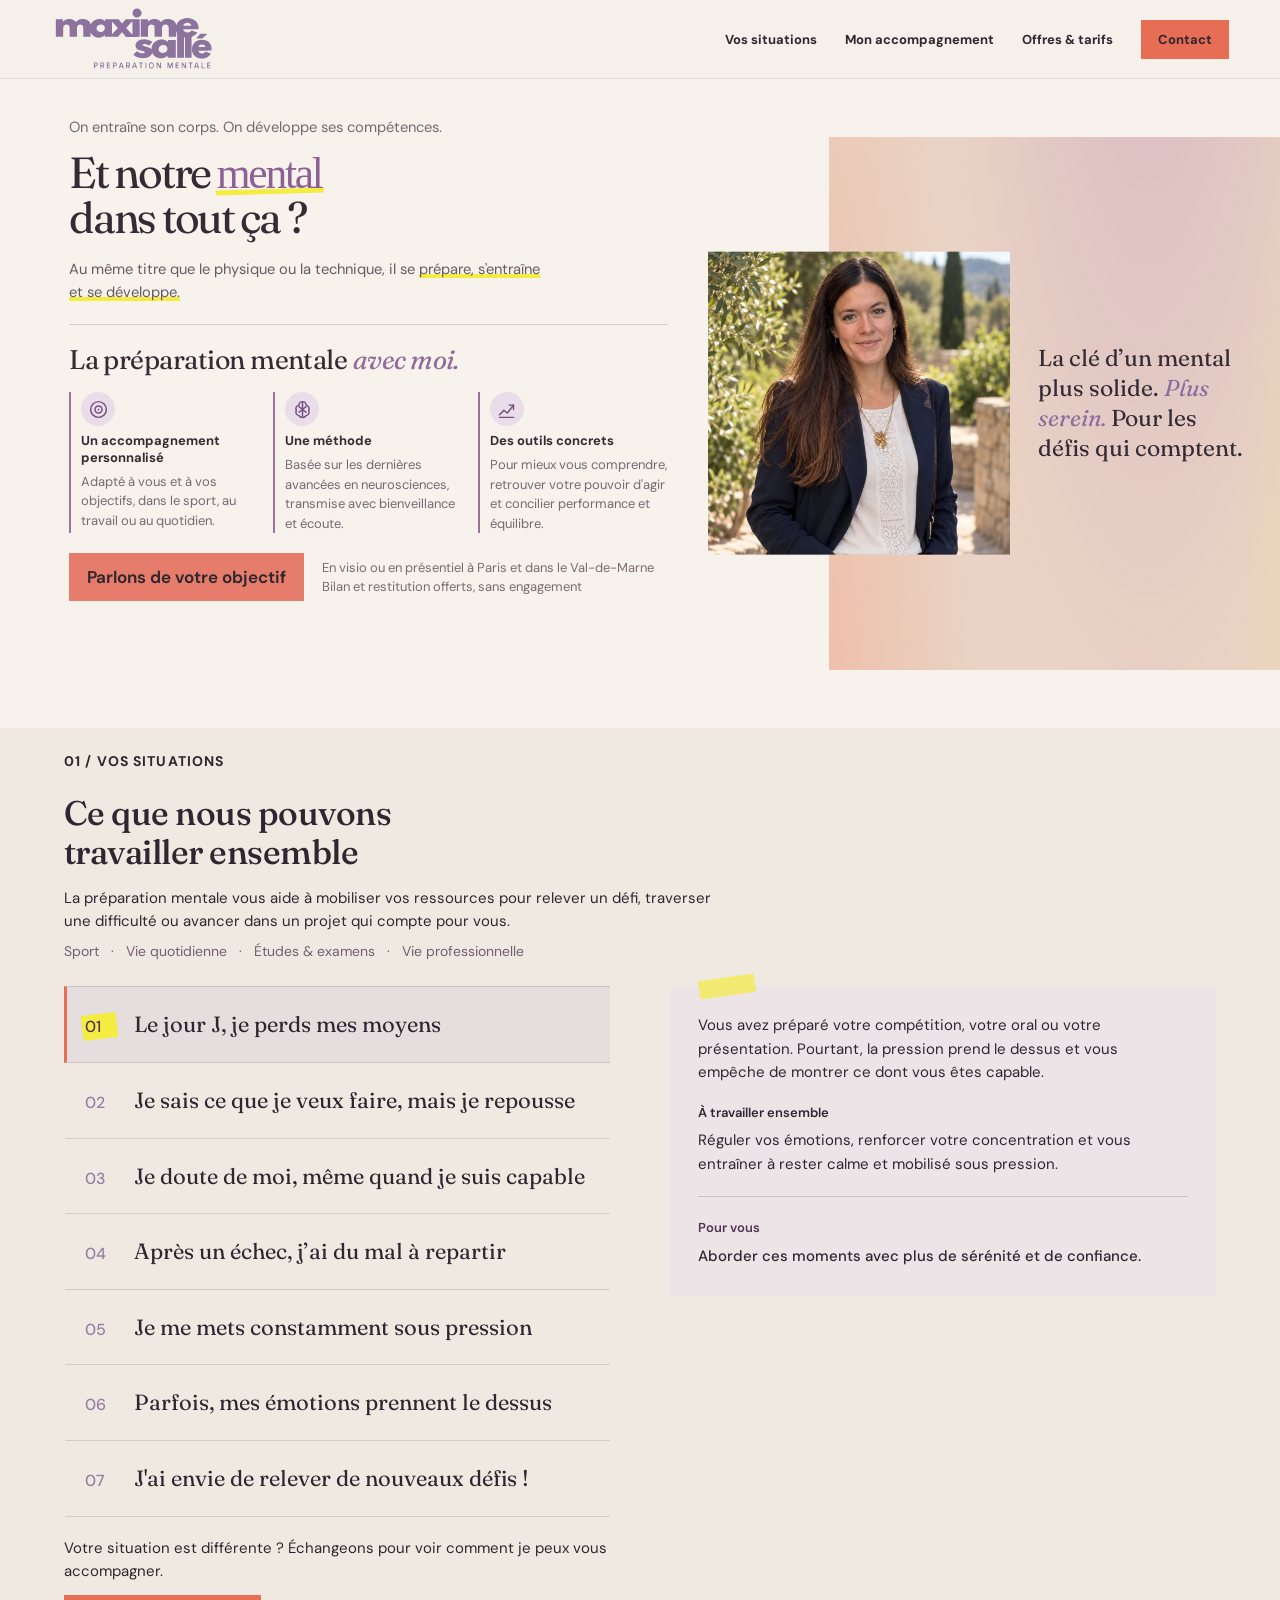
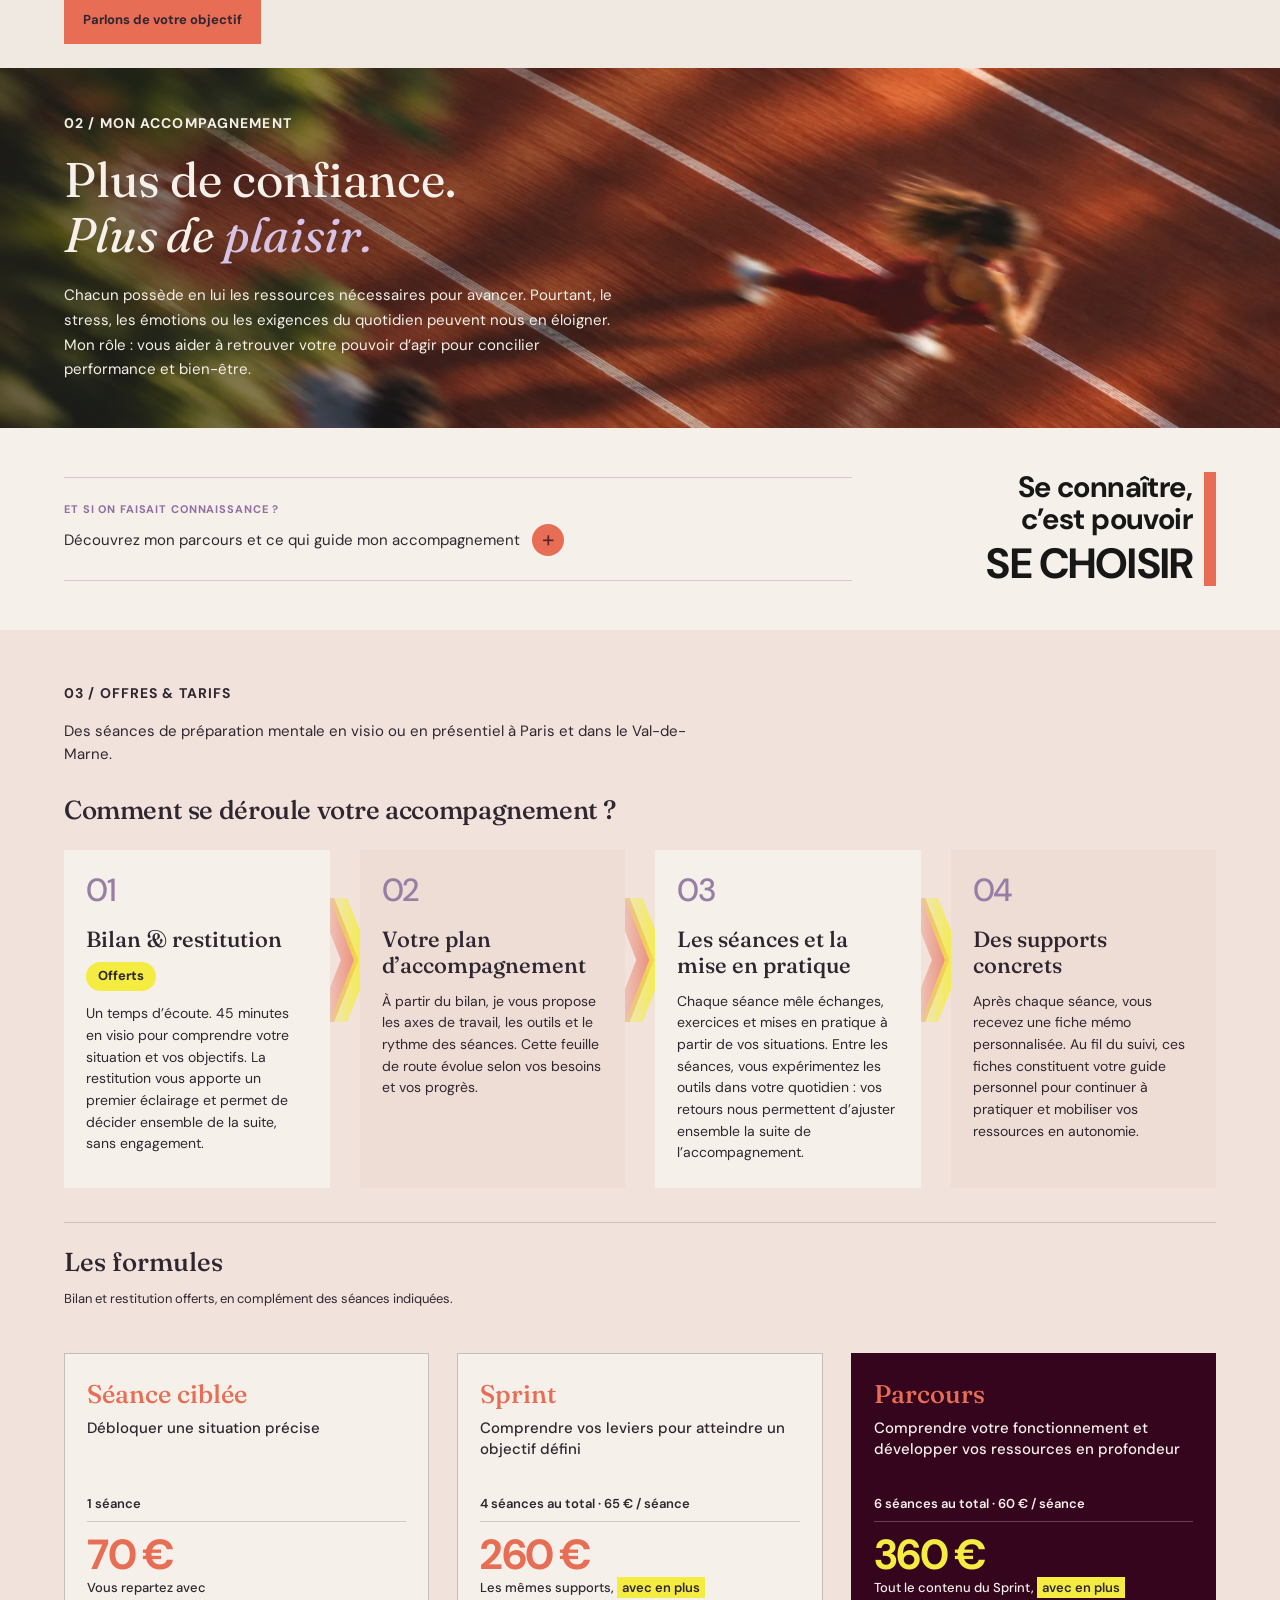
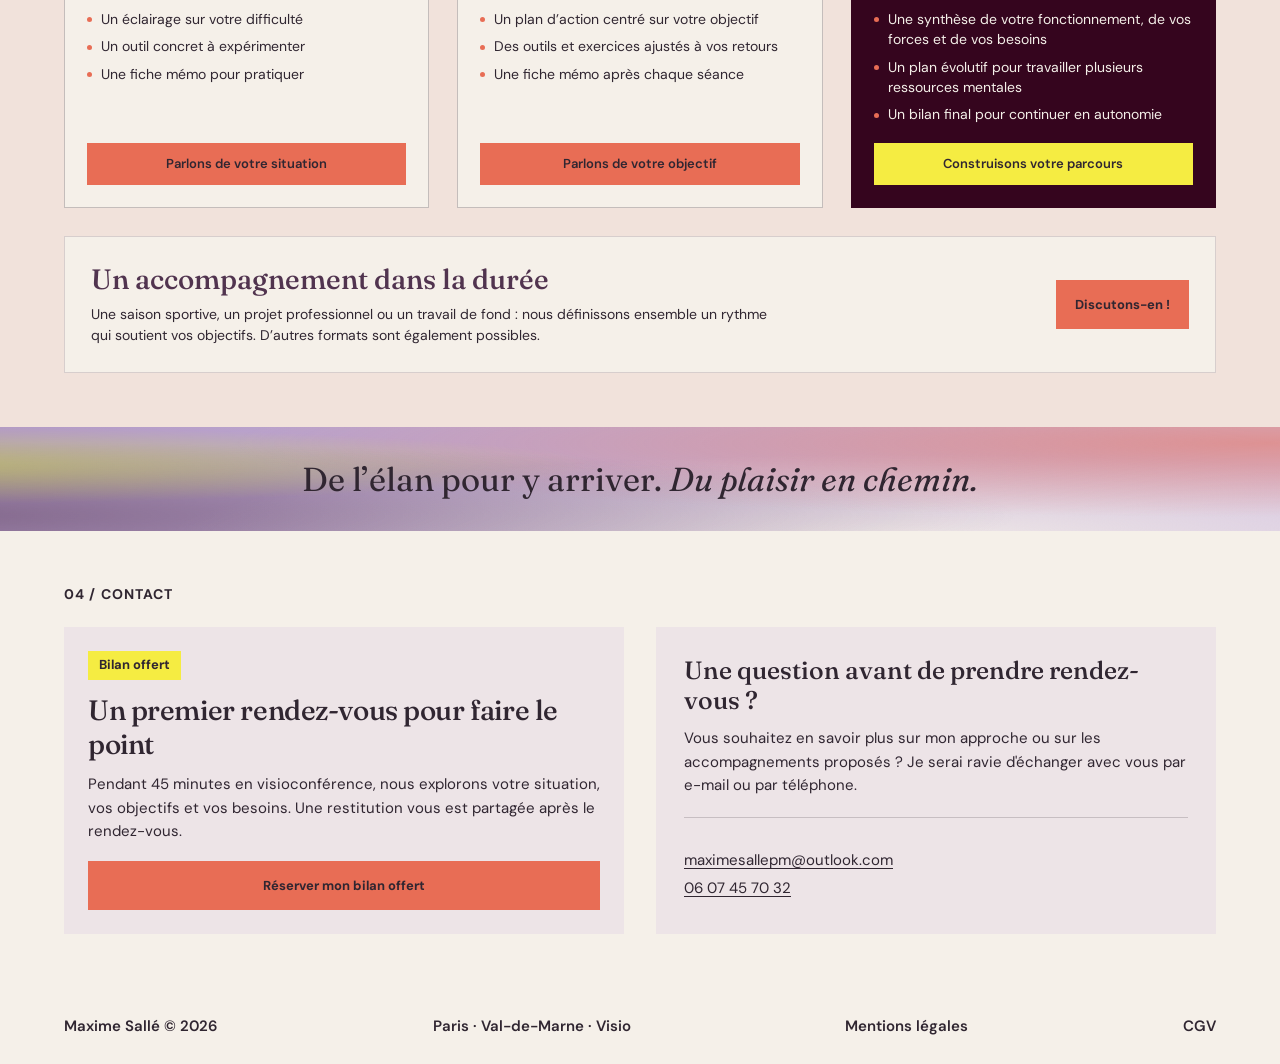
==== commit a6cd825b: "Add files via upload" ====
--- a/index.html
+++ b/index.html
@@ -16,7 +16,7 @@
       href="https://fonts.googleapis.com/css2?family=DM+Sans:wght@400;500;600;700&amp;family=Fraunces:opsz,wght,SOFT,WONK@9..144,400,20,0;9..144,500,20,0;9..144,600,20,0&amp;display=swap"
       rel="stylesheet"
     />
-    <link rel="stylesheet" href="styles.css?v=20261118-final" />
+    <link rel="stylesheet" href="styles.css?v=20261118-hover" />
     <script src="script.js" defer></script>
   </head>
   <body>
--- a/styles.css
+++ b/styles.css
@@ -73,39 +73,7 @@
   display: none;
 }
 
-.hero {
-  position: relative;
-  color: #fff;
-  overflow: hidden;
-}
-
-.hero-visual,
-.hero-visual img {
-  position: absolute;
-  inset: 0;
-  width: 100%;
-  height: 100%;
-}
-
-.hero-visual img {
-  object-fit: cover;
-  object-position: center 45%;
-}
-
-.hero-copy {
-  position: absolute;
-  top: 50%;
-  left: clamp(22px, 10vw, 160px);
-}
-
-.hero h1 {
-  font: 500 clamp(64px, 8.5vw, 142px)/0.99 var(--serif);
-  margin: 0 0 32px;
-  text-wrap: balance;
-}
-
-.hero h1 em,
-h2 em {
+h2 em{
   font-weight: 400;
 }
 
@@ -208,22 +176,6 @@
     font-size: 17px;
   }
 
-  .hero-visual img {
-    object-position: 62% center;
-  }
-
-  .hero-copy {
-    left: 23px;
-    right: 23px;
-    top: auto;
-    bottom: 95px;
-  }
-
-  .hero h1 {
-    line-height: 1.04;
-    margin-bottom: 24px;
-  }
-
   footer {
     display: block;
     padding: 30px 23px;
@@ -251,41 +203,18 @@
   box-shadow: 0 1px 0 rgba(48, 38, 49, 0.1);
 }
 
-.hero {
-  height: min(690px, calc(100svh - 78px));
-  min-height: 560px;
-}
-
-.hero-copy {
-  transform: translateY(-40%);
-}
-
 .situations {
   padding-top: 90px;
   padding-bottom: 90px;
 }
 
 @media (max-width: 700px) {
-  .hero {
-    height: calc(100svh - 68px);
-    min-height: 640px;
-    max-height: 780px;
-  }
-
-  .hero-copy {
-    transform: none;
-  }
+
   .situations {
     padding: 70px 23px;
   }
 
-
-  .hero h1 {
-    font-size: clamp(47px, 10.6vw, 70px);
-  }
-}
-
-
+}
 
 :root {
   --paper: #f5f0e9;
@@ -314,34 +243,18 @@
   font-weight: 500;
 }
 
-.hero h1 {
-  max-width: 920px;
-  font-size: var(--type-display) !important;
-  line-height: 1.08 !important;
-  letter-spacing: -0.015em !important;
-}
-
 .brand {
-  font-size: var(--type-heading) !important;
+  font-size: var(--type-heading);
 }
 
 .brand span {
-  font-family: var(--sans) !important;
-  font-size: var(--type-text) !important;
-  letter-spacing: 0.06em !important;
-}
-
-.hero h1 em {
-  font-family: var(--serif) !important;
-  font-size: inherit !important;
+  font-family: var(--sans);
+  font-size: var(--type-text);
+  letter-spacing: 0.06em;
 }
 
 .eyebrow {
-  letter-spacing: 0.08em !important;
-}
-
-.hero-copy {
-  width: min(760px, 79vw);
+  letter-spacing: 0.08em;
 }
 
 .site-header nav {
@@ -360,127 +273,21 @@
   }
 
   .brand {
-    font-size: var(--type-heading) !important;
+    font-size: var(--type-heading);
   }
 
   .brand span {
-    font-size: var(--type-text) !important;
-  }
-
-  .hero-copy {
-    width: auto;
-  }
+    font-size: var(--type-text);
+  }
+
 }
 
 .site-header .brand span {
-  text-transform: none !important;
-  letter-spacing: 0 !important;
-  font-weight: 600 !important;
+  text-transform: none;
+  letter-spacing: 0;
+  font-weight: 600;
   margin-top: 4px;
 }
-
-.split-hero {
-  display: grid;
-  grid-template-columns: 1fr 1fr;
-  background: var(--paper);
-  color: var(--ink);
-  overflow: hidden;
-}
-
-.split-hero .hero-copy {
-  position: relative;
-  inset: auto;
-  width: auto;
-  transform: none;
-  display: flex;
-  flex-direction: column;
-  align-items: flex-start;
-  justify-content: center;
-}
-
-.split-hero h1 {
-  margin: 0 0 30px;
-  color: var(--ink);
-}
-
-.split-hero h1 em {
-  color: #806b87;
-}
-
-.split-hero .button {
-  margin: 0;
-}
-
-.split-hero .hero-visual {
-  position: relative;
-  inset: auto;
-  min-width: 0;
-  min-height: 100%;
-  width: 100%;
-  height: 100%;
-}
-
-.split-hero .hero-visual img {
-  object-position: center 40%;
-}
-
-@media (max-width: 700px) {
-  .split-hero {
-    height: auto;
-    min-height: 0;
-    max-height: none;
-    display: flex;
-    flex-direction: column;
-  }
-
-  .split-hero .hero-copy {
-    order: 1;
-  }
-
-  .split-hero h1 {
-    font-size: var(--type-display) !important;
-  }
-
-  .split-hero .hero-visual {
-    height: clamp(320px, 90vw, 400px);
-    min-height: 0;
-  }
-}
-
-.hero-cta-mobile {
-  display: none;
-}
-
-@media (max-width: 700px) {
-  .split-hero .hero-copy {
-    padding: 36px 23px 16px;
-  }
-
-  .split-hero h1 {
-    margin-bottom: 16px;
-  }
-
-  .split-hero .hero-copy .button {
-    display: none;
-  }
-
-  .split-hero .hero-visual {
-    order: 2;
-  }
-
-  .split-hero .hero-visual img {
-    object-position: center 48%;
-    transform: none;
-  }
-
-  .split-hero .hero-cta-mobile {
-    display: inline-flex;
-    order: 3;
-    align-self: flex-start;
-    margin: 18px 23px 28px;
-  }
-}
-
 
 .site-header nav a.nav-contact {
   display: inline-flex;
@@ -532,8 +339,8 @@
 
 .situations-introduction h2 {
   margin: 0 0 14px;
-  font-family: var(--serif) !important;
-  font-size: 34px !important;
+  font-family: var(--serif);
+  font-size: 34px;
   font-weight: 500;
   line-height: 1.16;
   letter-spacing: -0.015em;
@@ -542,7 +349,7 @@
 .situations-introduction > p {
   max-width: 650px;
   margin: 0;
-  font-size: 15px !important;
+  font-size: 15px;
   line-height: 1.55;
 }
 
@@ -554,8 +361,8 @@
 }
 
 .situations-contexts span {
-  font-family: var(--serif) !important;
-  font-size: 20px !important;
+  font-family: var(--serif);
+  font-size: 20px;
   font-weight: 400;
   color: var(--coral);
 }
@@ -604,14 +411,14 @@
 }
 
 .situation-number {
-  font-size: 16px !important;
+  font-size: 16px;
   font-weight: 500;
   color: #987da5;
 }
 
 .situation-name {
-  font-family: var(--serif) !important;
-  font-size: 22px !important;
+  font-family: var(--serif);
+  font-size: 22px;
   font-weight: 400;
   line-height: 1.3;
 }
@@ -627,16 +434,16 @@
 .situations-editorial #situation-tools-text,
 .situations-editorial #situation-outcome-text {
   margin: 0;
-  font-family: var(--sans) !important;
-  font-size: 15px !important;
+  font-family: var(--sans);
+  font-size: 15px;
   font-weight: 400;
   line-height: 1.55;
 }
 
 .situation-panel-label {
   margin: 0 0 7px;
-  font-family: var(--sans) !important;
-  font-size: 13px !important;
+  font-family: var(--sans);
+  font-size: 13px;
   font-weight: 600;
   line-height: 1.4;
   letter-spacing: normal;
@@ -668,7 +475,7 @@
 .situations-footer > p {
   max-width: 610px;
   margin: 0;
-  font-size: 15px !important;
+  font-size: 15px;
   line-height: 1.55;
 }
 
@@ -748,7 +555,7 @@
   }
 
   .situations-introduction h2 {
-    font-size: 30px !important;
+    font-size: 30px;
   }
 
   .situations-contexts {
@@ -756,7 +563,7 @@
   }
 
   .situations-contexts span {
-    font-size: 18px !important;
+    font-size: 18px;
   }
 
   .situation-choice {
@@ -766,7 +573,7 @@
   }
 
   .situation-name {
-    font-size: 20px !important;
+    font-size: 20px;
   }
 
   .situation-panel {
@@ -795,7 +602,6 @@
     grid-row: 5;
   }
 
-
   #situations > .situations-contexts {
     flex-wrap: nowrap;
     gap: 12px 24px;
@@ -805,8 +611,6 @@
     white-space: nowrap;
   }
 }
-
-
 
 #situations > .situations-contexts {
   display: flex;
@@ -817,8 +621,8 @@
 }
 
 #situations > .situations-contexts span {
-  font-family: var(--sans) !important;
-  font-size: 14px !important;
+  font-family: var(--sans);
+  font-size: 14px;
   font-weight: 400;
   line-height: 1.5;
   color: #715f76;
@@ -851,8 +655,8 @@
 
 .offers-section h2 {
   margin: 0 0 14px;
-  font-family: var(--serif) !important;
-  font-size: 34px !important;
+  font-family: var(--serif);
+  font-size: 34px;
   font-weight: 500;
   line-height: 1.16;
   letter-spacing: -0.015em;
@@ -864,14 +668,14 @@
 }
 
 .offers-section p:not(.eyebrow) {
-  font-size: 15px !important;
+  font-size: 15px;
   line-height: 1.55;
 }
 
 .offers-section .offers-subtitle {
   margin: 0 0 24px;
-  font-family: var(--serif) !important;
-  font-size: 26px !important;
+  font-family: var(--serif);
+  font-size: 26px;
   font-weight: 500;
   line-height: 1.2;
 }
@@ -891,14 +695,14 @@
 .offers-step-number {
   padding-top: 4px;
   color: #987da5;
-  font-size: 16px !important;
+  font-size: 16px;
   font-weight: 500;
 }
 
 .offers-section h4 {
   margin: 0 0 12px;
-  font-family: var(--serif) !important;
-  font-size: 22px !important;
+  font-family: var(--serif);
+  font-size: 22px;
   font-weight: 500;
   line-height: 1.3;
 }
@@ -925,8 +729,8 @@
   border-radius: 999px;
   background: var(--coral);
   color: var(--ink);
-  font-family: var(--sans) !important;
-  font-size: 13px !important;
+  font-family: var(--sans);
+  font-size: 13px;
   font-weight: 700;
   line-height: 1.3;
 }
@@ -943,7 +747,7 @@
 
 .offers-packages-heading p {
   margin: 0;
-  font-size: 14px !important;
+  font-size: 14px;
 }
 
 .offers-packages {
@@ -969,14 +773,14 @@
 .offers-section .offer-purpose {
   min-height: 36px;
   margin: 0 0 14px;
-  font-size: 12px !important;
+  font-size: 12px;
   font-weight: 500;
   line-height: 1.5;
   color: #715f76;
 }
 
 .offer-card h4 {
-  font-size: 28px !important;
+  font-size: 28px;
 }
 
 .offer-price {
@@ -986,15 +790,15 @@
 }
 
 .offer-price > span {
-  font-family: var(--sans) !important;
-  font-size: 22px !important;
+  font-family: var(--sans);
+  font-size: 22px;
   font-weight: 600;
   line-height: 1.3;
 }
 
 .offers-section .offer-price p {
   margin: 7px 0 0;
-  font-size: 13px !important;
+  font-size: 13px;
 }
 
 .offers-continuous {
@@ -1033,7 +837,7 @@
   }
 
   .offers-section h2 {
-    font-size: 30px !important;
+    font-size: 30px;
   }
 
   .offers-steps,
@@ -1087,8 +891,8 @@
 
 #offres .offers-step-number {
   padding: 0;
-  font-family: var(--sans) !important;
-  font-size: 32px !important;
+  font-family: var(--sans);
+  font-size: 32px;
   font-weight: 500;
   line-height: 1;
   letter-spacing: -0.04em;
@@ -1096,13 +900,13 @@
 }
 
 #offres .offers-step h4 {
-  font-size: 22px !important;
+  font-size: 22px;
   line-height: 1.2;
 }
 
 #offres .offers-step p {
   margin: 0;
-  font-size: 14px !important;
+  font-size: 14px;
   line-height: 1.55;
 }
 
@@ -1113,7 +917,7 @@
 
 #offres .offers-free {
   padding: 6px 12px;
-  font-size: 13px !important;
+  font-size: 13px;
 }
 
 #offres .offers-step:not(:last-child)::before,
@@ -1158,11 +962,11 @@
 }
 
 #offres .offer-card h4 {
-  font-size: 28px !important;
+  font-size: 28px;
 }
 
 #offres .offer-price > span {
-  font-size: 26px !important;
+  font-size: 26px;
 }
 
 @media (max-width: 1100px) {
@@ -1191,7 +995,7 @@
   }
 
   #offres .offers-step-number {
-    font-size: 26px !important;
+    font-size: 26px;
   }
 
   #offres .offers-step:not(:last-child)::before {
@@ -1346,8 +1150,8 @@
 
 #offres .offer-price .offer-launch-price {
   display: block;
-  font-family: var(--sans) !important;
-  font-size: 38px !important;
+  font-family: var(--sans);
+  font-size: 38px;
   font-weight: 600;
   line-height: 1.1;
   letter-spacing: -0.035em;
@@ -1370,7 +1174,7 @@
 
 #offres .offers-bilan-note {
   margin: 0;
-  font-size: 13px !important;
+  font-size: 13px;
   line-height: 1.45;
 }
 
@@ -1398,7 +1202,7 @@
   min-height: 4.35em;
   margin: 0 0 12px;
   color: var(--ink);
-  font-size: 15px !important;
+  font-size: 15px;
   font-weight: 500;
   line-height: 1.45;
 }
@@ -1415,14 +1219,14 @@
 
 #offres .offer-card .offer-launch-price {
   display: block;
-  font-family: var(--sans) !important;
+  font-family: var(--sans);
   font-weight: 700;
   line-height: 1.1;
   letter-spacing: -0.035em;
 }
 
 #offres .offer-session-count {
-  font-size: 13px !important;
+  font-size: 13px;
   font-weight: 600;
   line-height: 1.4;
 }
@@ -1433,7 +1237,7 @@
 
 #offres .offer-inclusion-label {
   margin: 0 0 10px;
-  font-size: 13px !important;
+  font-size: 13px;
   font-weight: 500;
   line-height: 1.6;
 }
@@ -1443,7 +1247,7 @@
   padding: 2px 5px;
   background: var(--offers-fluo, #f5ec42);
   color: var(--ink);
-  font-size: 13px !important;
+  font-size: 13px;
   font-weight: 600;
   box-decoration-break: clone;
   -webkit-box-decoration-break: clone;
@@ -1460,7 +1264,7 @@
 #offres .offer-deliverables li {
   position: relative;
   padding-left: 14px;
-  font-size: 14px !important;
+  font-size: 14px;
   line-height: 1.45;
 }
 
@@ -1483,7 +1287,7 @@
   padding: 12px 10px;
   background: var(--coral);
   color: var(--ink);
-  font-size: 13px !important;
+  font-size: 13px;
   font-weight: 600;
   line-height: 1.4;
   text-align: center;
@@ -1552,20 +1356,6 @@
 
 #offres .offer-card .offer-price {
   padding-top: 10px;
-}
-
-#offres .offer-promo-note {
-  margin: 8px 0 14px;
-  font-size: 12px !important;
-  line-height: 1.5;
-}
-
-#offres .offer-promo-note > span {
-  display: block;
-  margin-bottom: 3px;
-  color: #715f76;
-  font-size: 12px !important;
-  font-weight: 600;
 }
 
 #offres .offers-continuous {
@@ -1613,8 +1403,8 @@
   top: 0;
   left: 14px;
   color: var(--coral);
-  font-family: var(--serif) !important;
-  font-size: clamp(22px, 2vw, 28px) !important;
+  font-family: var(--serif);
+  font-size: clamp(22px, 2vw, 28px);
   line-height: 1.15;
 }
 
@@ -1623,36 +1413,8 @@
   color: var(--coral);
 }
 
-#offres .offer-sticker {
-  position: absolute;
-  top: -30px;
-  right: 8px;
-  z-index: 2;
-  display: flex;
-  align-items: center;
-  justify-content: center;
-  width: 70px;
-  height: 70px;
-  padding: 8px;
-  border-radius: 50%;
-  background: var(--offers-fluo, #f5ec42);
-  color: var(--ink);
-  font-family: var(--sans) !important;
-  font-size: 11px !important;
-  font-weight: 700;
-  line-height: 1.25;
-  text-align: center;
-  text-transform: uppercase;
-  transform: rotate(-12deg);
-  pointer-events: none;
-}
-
 #offres .offer-card .offer-launch-price {
-  font-size: 42px !important;
-}
-
-#offres .offer-card .offer-promo-note {
-  font-weight: 400;
+  font-size: 42px;
 }
 
 @media (max-width: 700px) {
@@ -1664,39 +1426,14 @@
     padding-top: 34px;
   }
 
-  #offres .offer-sticker {
-    top: -26px;
-    width: 60px;
-    height: 60px;
-    font-size: 10px !important;
-  }
-
   #offres .offer-card .offer-card-title {
     max-width: calc(100% - 82px);
-    font-size: 26px !important;
+    font-size: 26px;
   }
 }
 
 #offres .offer-card:not(.offer-card-featured) .offer-launch-price {
   color: var(--coral);
-}
-
-#offres .offer-card .offer-promo-note {
-  margin: 6px 0 14px;
-  padding: 0;
-  background: transparent;
-  color: inherit;
-  font-size: 13px !important;
-  line-height: 1.45;
-}
-
-#offres .offer-card .offer-promo-note > span {
-  display: block;
-  margin: 0 0 3px;
-  font-size: 12px !important;
-  font-weight: 500;
-  text-transform: none;
-  letter-spacing: normal;
 }
 
 #offres .offer-card .offer-card-title {
@@ -1712,20 +1449,6 @@
   padding-top: 26px;
 }
 
-#offres .offer-card .offer-promo-note {
-  margin-top: 2px;
-}
-
-#offres .offer-card .offer-promo-note > span {
-  margin-bottom: 3px;
-  color: var(--coral);
-  line-height: 1.25;
-}
-
-#offres .offer-card-featured .offer-promo-note > span {
-  color: var(--offers-fluo, #f5ec42);
-}
-
 #offres .offers-continuous {
   margin-top: 28px;
   padding: 26px;
@@ -1736,15 +1459,15 @@
 
 #offres .offers-continuous h4 {
   margin-bottom: 8px;
-  font-family: var(--serif) !important;
-  font-size: 28px !important;
+  font-family: var(--serif);
+  font-size: 28px;
   font-weight: 500;
   line-height: 1.2;
 }
 
 #offres .offers-continuous p {
   max-width: 680px;
-  font-size: 14px !important;
+  font-size: 14px;
   line-height: 1.5;
 }
 
@@ -1762,7 +1485,7 @@
   }
 
   #offres .offers-continuous h4 {
-    font-size: 25px !important;
+    font-size: 25px;
   }
 }
 
@@ -1785,8 +1508,8 @@
 
 .contact-copy h2 {
   margin: 0 0 18px;
-  font-family: var(--serif) !important;
-  font-size: 34px !important;
+  font-family: var(--serif);
+  font-size: 34px;
   font-weight: 500;
   line-height: 1.16;
   letter-spacing: -0.015em;
@@ -1804,111 +1527,9 @@
   padding: 6px 11px;
   background: var(--offers-fluo, #f5ec42);
   color: var(--ink);
-  font-size: 13px !important;
+  font-size: 13px;
   font-weight: 700;
   line-height: 1.3;
-}
-
-.contact-form {
-  padding: 28px;
-  background: #ede4e7;
-}
-
-.contact-field {
-  min-width: 0;
-  margin-bottom: 20px;
-}
-
-.contact-field label {
-  display: block;
-  margin-bottom: 8px;
-  font-size: 14px !important;
-  font-weight: 600;
-  line-height: 1.45;
-}
-
-.contact-optional {
-  margin-left: 5px;
-  font-size: 12px !important;
-  font-weight: 400;
-  color: #715f76;
-}
-
-.contact-hint {
-  margin: -3px 0 10px;
-  font-size: 13px !important;
-  line-height: 1.45;
-}
-
-.contact-field input,
-.contact-field textarea,
-.contact-field select {
-  display: block;
-  width: 100%;
-  min-height: 46px;
-  padding: 12px;
-  border: 1px solid rgba(48, 38, 49, 0.25);
-  border-radius: 0;
-  background: var(--paper);
-  color: var(--ink);
-  font-family: var(--sans) !important;
-  font-size: 15px !important;
-  line-height: 1.5;
-}
-
-.contact-field textarea {
-  min-height: 135px;
-  resize: vertical;
-}
-
-.contact-field input:focus-visible,
-.contact-field textarea:focus-visible,
-.contact-field select:focus-visible {
-  outline: 2px solid var(--coral);
-  outline-offset: 2px;
-}
-
-.contact-details {
-  display: grid;
-  grid-template-columns: minmax(0, 1fr) minmax(0, 1fr);
-  gap: 16px;
-}
-
-.contact-privacy {
-  margin: 0 0 16px;
-  font-size: 12px !important;
-  line-height: 1.5;
-}
-.contact-privacy a {
-  font-size: 12px !important;
-  font-weight: 400 !important;
-  line-height: inherit;
-  color: inherit;
-}
-
-.contact-submit {
-  justify-content: center;
-  gap: 0;
-  border: 0;
-  cursor: pointer;
-  font-size: 14px !important;
-  line-height: 1.4;
-}
-
-.contact-submit:disabled {
-  opacity: 0.65;
-  cursor: not-allowed;
-}
-
-.contact-submit:disabled:hover {
-  transform: none;
-  background: var(--coral);
-}
-
-.contact-setup-note {
-  margin: 10px 0 0;
-  font-size: 12px !important;
-  line-height: 1.4;
 }
 
 @media (max-width: 1000px) {
@@ -1923,8 +1544,7 @@
     scroll-margin-top: 68px;
   }
 
-  .contact-layout,
-  .contact-details {
+  .contact-layout {
     grid-template-columns: minmax(0, 1fr);
   }
 
@@ -1932,22 +1552,14 @@
     gap: 24px;
   }
 
-  .contact-details {
-    gap: 0;
-  }
-
   .contact-copy h2 {
-    font-size: 30px !important;
-  }
-
-  .contact-bilan,
-  .contact-form {
+    font-size: 30px;
+  }
+
+  .contact-bilan {
     padding: 22px;
   }
 
-  .contact-submit {
-    width: 100%;
-  }
 }
 
 #contact .contact-bilan {
@@ -1958,8 +1570,8 @@
 
 #contact .contact-bilan h2 {
   margin: 0 0 12px;
-  font-family: var(--serif) !important;
-  font-size: 28px !important;
+  font-family: var(--serif);
+  font-size: 28px;
   font-weight: 500;
   line-height: 1.2;
   letter-spacing: -0.015em;
@@ -1968,15 +1580,9 @@
 
 #contact .contact-bilan p {
   margin: 0;
-  font-size: 15px !important;
+  font-size: 15px;
   line-height: 1.55;
   color: var(--ink);
-}
-
-#contact .contact-bilan .contact-reassurance {
-  margin-top: 14px;
-  font-size: 13px !important;
-  font-weight: 600;
 }
 
 #contact .contact-free {
@@ -1989,7 +1595,7 @@
   }
 
   #contact .contact-bilan h2 {
-    font-size: 25px !important;
+    font-size: 25px;
   }
 }
 
@@ -1997,326 +1603,8 @@
   align-items: start;
 }
 
-#contact .contact-copy,
-#contact .contact-bilan,
-#contact .contact-form {
-  margin-top: 0 !important;
-}
-
-.split-hero {
-  height: auto;
-  min-height: min(700px, calc(100svh - 78px));
-}
-
-.split-hero .hero-copy {
-  min-width: 0;
-  padding: 40px clamp(24px, 3vw, 48px);
-}
-
-.split-hero h1 {
-  max-width: none;
-  font-size: clamp(30px, 2.5vw, 44px) !important;
-  line-height: 1.15 !important;
-  letter-spacing: 0 !important;
-  margin-bottom: 22px;
-  text-wrap: balance;
-}
-
-.split-hero .hero-copy > p.hero-introduction {
-  margin: 0 0 18px;
-  font-size: 15px !important;
-  line-height: 1.5;
-}
-
-.split-hero .hero-benefits {
-  display: grid;
-  gap: 12px;
-  max-width: 540px;
-  margin: 0 0 22px;
-  padding-left: 18px;
-  font-family: var(--sans);
-  font-size: 15px;
-  font-weight: 400;
-  line-height: 1.5;
-  text-align: left;
-}
-
-.split-hero .hero-benefits li {
-  padding-left: 5px;
-}
-
-.split-hero .hero-benefits li::marker {
-  color: var(--coral);
-}
-
-.split-hero .hero-copy > p.hero-location {
-  margin: 0 0 18px;
-  font-size: 13px !important;
-  line-height: 1.5;
-}
-
-.split-hero .hero-copy > p.hero-reassurance,
-.split-hero .hero-reassurance-mobile {
-  margin: 9px 0 0;
-  font-family: var(--sans);
-  font-size: 12px !important;
-  font-weight: 400;
-  line-height: 1.4;
-  color: var(--ink);
-}
-
-.split-hero .hero-reassurance-mobile {
-  display: none;
-}
-
-@media (max-width: 700px) {
-  .split-hero {
-    min-height: 0;
-  }
-
-  .split-hero .hero-copy {
-    padding: 28px 23px 16px;
-  }
-
-  .split-hero h1 {
-    font-size: 30px !important;
-    margin-bottom: 18px;
-  }
-
-  .split-hero h1 br {
-    display: none;
-  }
-
-  .split-hero .hero-benefits {
-    gap: 10px;
-    margin-bottom: 16px;
-    font-size: 14px;
-  }
-
-  .split-hero .hero-copy > p.hero-location {
-    margin-bottom: 0;
-  }
-
-  .split-hero .hero-copy > p.hero-reassurance {
-    display: none;
-  }
-
-  .split-hero .hero-cta-mobile {
-    margin: 18px 23px 0;
-  }
-
-  .split-hero .hero-reassurance-mobile {
-    display: block;
-    order: 4;
-    margin: 9px 23px 24px;
-  }
-}
-
-.split-hero .hero-parme {
-  color: #806b87;
-}
-
-.split-hero h1 .hero-serene {
-  display: inline-block;
-  padding: 0.04em 0.18em 0.09em;
-  background: var(--ink);
-  color: #f5ec42;
-  font-family: var(--serif);
-  font-style: italic;
-  font-weight: 400;
-}
-
-.split-hero .hero-copy {
-  z-index: 2;
-}
-
-.split-hero .hero-method {
-  position: relative;
-  isolation: isolate;
-  align-self: stretch;
-  margin: 12px -68px 24px 0;
-  padding: 32px 24px 22px;
-  background: var(--paper);
-}
-
-.split-hero .hero-method::before {
-  content: "";
-  position: absolute;
-  inset: 8px -8px -8px 8px;
-  border: 1px solid var(--coral);
-  z-index: -1;
-  pointer-events: none;
-}
-
-.split-hero .hero-method-label {
-  position: absolute;
-  top: 0;
-  left: 18px;
-  transform: translateY(-50%) rotate(-2deg);
-  max-width: calc(100% - 36px);
-  margin: 0;
-  padding: 9px 14px;
-  background: #f5ec42;
-  color: var(--ink);
-  font-family: var(--sans);
-  font-size: 13px;
-  font-weight: 400;
-  line-height: 1.3;
-}
-
-.split-hero .hero-method .hero-benefits {
-  gap: 14px;
-  max-width: none;
-  margin: 0;
-  padding-left: 19px;
-  font-size: 15px;
-  font-weight: 400;
-  line-height: 1.5;
-}
-
-.split-hero .hero-method .hero-benefits li {
-  padding-left: 6px;
-}
-
-.split-hero .hero-method .hero-benefits li::marker {
-  color: var(--coral);
-  font-size: 1.25em;
-}
-
-@media (max-width: 1000px) {
-  .split-hero .hero-method {
-    margin-right: 0;
-    padding: 30px 18px 20px;
-  }
-}
-
-@media (max-width: 700px) {
-  .split-hero .hero-method {
-    margin: 16px 8px 24px 0;
-  }
-
-  .split-hero .hero-method-label {
-    left: 12px;
-    padding: 8px 11px;
-    font-size: 12px;
-  }
-
-  .split-hero .hero-method .hero-benefits {
-    gap: 12px;
-    font-size: 14px;
-  }
-}
-
-#accueil h1 .hero-parme {
-  font-family: inherit !important;
-  font-size: inherit !important;
-  font-weight: inherit !important;
-  line-height: inherit !important;
-  letter-spacing: inherit !important;
-  color: #806b87;
-}
-
-#accueil h1 .hero-serene {
-  display: inline-block;
-  background: transparent;
-  color: #806b87;
-  padding: 0;
-  font-family: var(--serif) !important;
-  font-size: inherit !important;
-  font-style: italic;
-  font-weight: 400 !important;
-  line-height: inherit !important;
-  letter-spacing: inherit !important;
-}
-
-#accueil .hero-copy {
-  min-width: 0;
-  padding: 40px clamp(28px, 4vw, 72px);
-}
-
-#accueil .hero-method {
-  position: relative;
-  isolation: isolate;
-  width: 100%;
-  max-width: 580px;
-  box-sizing: border-box;
-  align-self: flex-start;
-  margin: 14px 0 26px;
-  padding: 32px 24px 24px;
-  background: var(--paper);
-}
-
-#accueil .hero-method::before {
-  content: "";
-  position: absolute;
-  inset: 8px 0 -8px 8px;
-  border: 1px solid var(--coral);
-  z-index: -1;
-  pointer-events: none;
-}
-
-#accueil .hero-method-label {
-  position: absolute;
-  top: 0;
-  left: 18px;
-  transform: translateY(-50%);
-  max-width: calc(100% - 36px);
-  margin: 0;
-  padding: 9px 14px;
-  background: #f5ec42;
-  color: var(--ink);
-  font-family: var(--sans) !important;
-  font-size: 13px !important;
-  font-weight: 400 !important;
-  line-height: 1.3;
-}
-
-#accueil .hero-method .hero-benefits {
-  display: grid;
-  gap: 16px;
-  max-width: none;
-  margin: 0;
-  padding-left: 19px;
-  font-family: var(--sans) !important;
-  font-size: 15px !important;
-  font-weight: 400 !important;
-  line-height: 1.55;
-  text-align: left;
-}
-
-#accueil .hero-method .hero-benefits li {
-  padding-left: 6px;
-  font-size: inherit !important;
-  font-weight: 400 !important;
-}
-
-#accueil .hero-method .hero-benefits li::marker {
-  color: var(--coral);
-  font-size: 1.25em;
-}
-
-@media (max-width: 700px) {
-  #accueil .hero-copy {
-    padding: 28px 23px 16px;
-  }
-
-  #accueil .hero-method {
-    width: 100%;
-    margin: 16px 0 24px;
-    padding: 30px 18px 20px;
-  }
-
-  #accueil .hero-method-label {
-    left: 12px;
-
-    padding: 8px 11px;
-    font-size: 12px !important;
-  }
-
-  #accueil .hero-method .hero-benefits {
-    gap: 12px;
-    font-size: 14px !important;
-  }
+#contact .contact-copy, #contact .contact-bilan {
+  margin-top: 0;
 }
 
 #mon-accompagnement > .eyebrow,
@@ -2335,14 +1623,11 @@
   line-height: 1.4;
   letter-spacing: normal;
 
-
-  font-family: var(--serif) !important;
-  font-size: 28px !important;
+  font-family: var(--serif);
+  font-size: 28px;
   color: #302631;
   margin: 0 0 16px;
 }
-
-
 
 #situations .situation-choice.is-selected .situation-number {
   position: relative;
@@ -2433,10 +1718,6 @@
     scroll-margin-top: 68px;
   }
 
-  #accueil .hero-copy {
-    padding-top: 32px;
-  }
-
   /* Retirer les effets scotch et surlignage du numéro */
   #situations .situation-panel::before,
   #situations .situation-choice.is-selected .situation-number::before {
@@ -2444,24 +1725,6 @@
   }
 
   /* Sur mobile, garder l’étiquette citron au-dessus du cadre */
-  #accueil .hero-method {
-    margin-top: 28px;
-    padding-top: 38px;
-  }
-
-  #accueil .hero-method-label {
-    position: absolute;
-    top: 0;
-    left: 12px;
-    transform: translateY(-50%);
-    width: max-content;
-    max-width: calc(100% - 24px);
-    margin: 0;
-    padding: 8px 11px;
-    background: #f5ec42;
-    color: var(--ink);
-    z-index: 2;
-  }
 
 }
 
@@ -2513,8 +1776,8 @@
 .accompagnement-immersif .accompagnement-scene .eyebrow { margin: 0 0 20px; color: #f5f0e9; }
 .accompagnement-immersif #accompagnement-title,
 .accompagnement-immersif #accompagnement-title em {
-  font-family: "Fraunces", serif !important;
-  font-size: clamp(34px, 3.8vw, 54px) !important;
+  font-family: "Fraunces", serif;
+  font-size: clamp(34px, 3.8vw, 54px);
   font-weight: 400;
   line-height: 1.12;
   letter-spacing: normal;
@@ -2522,11 +1785,11 @@
 }
 .accompagnement-immersif #accompagnement-title { margin: 0 0 22px; }
 .accompagnement-immersif #accompagnement-title em { font-style: italic; }
-.accompagnement-immersif .accompagnement-plaisir {   font: inherit !important; color: #d6c3e6 !important; }
+.accompagnement-immersif .accompagnement-plaisir {   font: inherit; color: #d6c3e6; }
 .accompagnement-immersif .accompagnement-conviction {
   margin: 0;
-  font-family: "DM Sans", sans-serif !important;
-  font-size: 15px !important;
+  font-family: "DM Sans", sans-serif;
+  font-size: 15px;
   line-height: 1.65;
   color: #f5f0e9;
   text-align: left;
@@ -2553,24 +1816,12 @@
 .accompagnement-deroule summary:focus-visible { outline: 2px solid #916da0; outline-offset: 4px; }
 .accompagnement-deroule-label { display: grid; gap: 7px; }
 .accompagnement-deroule-kicker { color: #916da0; font: 700 11px/1.3 "DM Sans", sans-serif; letter-spacing: .08em; }
-.accompagnement-deroule-aide { font: 400 14px/1.5 "DM Sans", sans-serif; }
-.accompagnement-deroule-icone {
-  display: grid;
-  place-items: center;
-  flex: 0 0 42px;
-  width: 42px;
-  height: 42px;
-  border: 1px solid #cdb8cf;
-  border-radius: 50%;
-  color: #916da0;
-  font: 300 30px/1 Arial, sans-serif;
-  transition: transform .2s ease;
-}
+
 .accompagnement-deroule[open] .accompagnement-deroule-icone { transform: rotate(45deg); }
 .accompagnement-immersif .accompagnement-recit { max-width: 740px; padding: 0 0 26px; }
 .accompagnement-immersif .accompagnement-recit p {
   margin: 0;
-  font: 400 15px/1.7 "DM Sans", sans-serif !important;
+  font: 400 15px/1.7 "DM Sans", sans-serif;
   text-align: left;
   hyphens: none;
 }
@@ -2582,8 +1833,6 @@
 }
 
 .about-dropdown-icon {
-  
-
 
   display: inline-flex;
   align-items: center;
@@ -2594,7 +1843,7 @@
   height: 32px;
   border-radius: 50%;
 
-  background: #F5EC42;
+  background: var(--coral);
   color: #592630;
 
   font-size: 23px;
@@ -2604,11 +1853,19 @@
   transition: transform 0.2s ease, background 0.2s ease;
 }
 
-
-
-.accompagnement-deroule summary:hover .about-dropdown-icon {
-  transform: rotate(90deg);
+@media (hover: hover) and (pointer: fine) {
+  .accompagnement-deroule:not([open]) summary:hover .about-dropdown-icon {
+    transform: rotate(90deg);
+    background: #F5EC42;
+  }
+}
+.accompagnement-deroule[open] .about-dropdown-icon {
+  transform: rotate(45deg);
   background: var(--coral);
+}
+.accompagnement-deroule summary:focus-visible .about-dropdown-icon {
+  outline: 2px solid #916da0;
+  outline-offset: 3px;
 }
 .accompagnement-immersif .accompagnement-recit p + p { margin-top: 14px; }
 .accompagnement-immersif .accompagnement-surlignage {
@@ -2672,11 +1929,10 @@
   }
   .accompagnement-immersif .accompagnement-scene-copy { width: 100%; max-width: none; }
   .accompagnement-immersif #accompagnement-title,
-  .accompagnement-immersif #accompagnement-title em { font-size: 34px !important; }
+  .accompagnement-immersif #accompagnement-title em { font-size: 34px; }
   .accompagnement-immersif .accompagnement-rencontre { padding: 30px 24px; }
   .accompagnement-deroule summary { padding: 20px 0; }
-  .accompagnement-deroule-titre { font-size: 25px; }
-  .accompagnement-deroule-aide { font-size: 13px; }
+
 }
 
 /* Bandeau : dégradé coloré, texte sur une ligne */
@@ -2729,25 +1985,25 @@
 
 .elan-banner p,
 .elan-banner p em {
-  font-family: "Fraunces", serif !important;
-  font-size: clamp(22px, 2.6vw, 40px) !important;
-  font-weight: 400 !important;
+  font-family: "Fraunces", serif;
+  font-size: clamp(22px, 2.6vw, 40px);
+  font-weight: 400;
   line-height: 1.2;
   letter-spacing: normal;
-  color: #302631 !important;
+  color: #302631;
 }
 
 .elan-banner p {
   margin: 0;
-  font-style: normal !important;
+  font-style: normal;
   text-align: center;
   white-space: nowrap;
 }
 
 .elan-banner p em {
-  display: inline !important;
+  display: inline;
   margin: 0;
-  font-style: italic !important;
+  font-style: italic;
 }
 
 @keyframes elan-gradient {
@@ -2772,167 +2028,44 @@
   }
 }
 
-
 /* PAGE MENTIONS LÉGALES */
 
-.legal-page {
-  max-width: 850px;
-  margin: 0 auto;
-  padding: 90px 28px 110px;
-}
-
-.legal-back {
-  display: inline-block;
-  margin-bottom: 65px;
-  color: inherit;
-  text-decoration: none;
-  font-size: 14px;
-}
-
-.legal-back:hover {
-  text-decoration: underline;
-}
-
-.legal-page h1 {
-  font-family: "Fraunces", serif;
-  font-size: clamp(36px, 5vw, 60px);
-  font-weight: 400;
-  line-height: 1.15;
-  margin: 20px 0 65px;
-}
-
-.legal-page h1 em {
-  font-weight: 400;
-}
-
-.legal-page section {
-  margin-bottom: 42px;
-}
-
-.legal-page h2 {
-  font-family: "DM Sans", sans-serif;
-  font-size: 19px;
-  font-weight: 600;
-  margin-bottom: 16px;
-}
-
-.legal-page section p {
-  font-size: 15px;
-  line-height: 1.85;
-  margin-bottom: 14px;
-}
-
-.legal-page a {
-  color: inherit;
-}
-
-.contact-privacy a {
-  text-decoration: underline;
-  text-underline-offset: 3px;
-}
-
-@media (max-width: 600px) {
-  .legal-page {
-    padding: 55px 22px 75px;
-  }
-
-  .legal-back {
-    margin-bottom: 45px;
-  }
-
-  .legal-page h1 {
-    margin-bottom: 45px;
-  }
-}
-
 /* Phrase sous le bouton — mobile */
-@media (max-width: 700px) {
-  #accueil .hero-reassurance-mobile {
-    display: block;
-    order: 4;
-    margin: 9px 23px 24px;
-    color: var(--ink);
-    font-size: 12px !important;
-    line-height: 1.45;
-  }
-}
-
-
-#accueil h1 .hero-no-wrap {
-  display: inline-block;
-  white-space: nowrap;
-  font-family: inherit !important;
-  font-size: inherit !important;
-  font-weight: inherit;
-  line-height: inherit;
-}
-
-#accueil h1 .hero-no-wrap .hero-parme {
-  font-family: inherit !important;
-  font-size: inherit !important;
-}
 
 /* ACCUEIL — ordre des éléments sur mobile */
 @media (max-width: 700px) {
-
-  #accueil .hero-copy {
-    display: contents;
-  }
 
   #accueil #hero-title {
     order: 1;
     margin: 28px 23px 16px;
   }
 
-  #accueil .hero-introduction {
-    order: 2;
-    margin: 0 23px 24px;
-  }
-
-  #accueil .hero-visual {
-    order: 3;
-  }
-
-  #accueil .hero-method {
-    order: 4;
-    width: calc(100% - 46px);
-    margin: 28px 23px 24px;
-  }
-
-  #accueil .hero-cta-mobile {
-    order: 5;
-  }
-
-  #accueil .hero-reassurance-mobile {
-    order: 6;
-  }
-}
-
+}
 
 /* ACCUEIL SIGNATURE — scoped editorial composition */
 #accueil.signature-hero { background:#f7f2eb; padding:0; overflow:hidden; color:#342b35; }
 #accueil .signature-stage { position:relative; display:grid; grid-template-columns:minmax(0, 1fr) minmax(0, 43%); min-height:650px; }
 #accueil .signature-editorial { padding:39px clamp(24px,4.8vw,82px) 32px clamp(24px,5.4vw,100px); display:flex; flex-direction:column; justify-content:flex-start; min-width:0; gap:20px; }
 #accueil .signature-opening { max-width:680px; }
-#accueil .signature-kicker { margin:0 0 12px; font-family:inherit; font-size:clamp(14px,1.15vw,17px)!important; line-height:1.4; color:#746971; font-weight:400; }
-#accueil #hero-title { margin:0 0 18px; font-family:Georgia,serif; font-size:clamp(34px,3.4vw,54px)!important; line-height:1.03; font-weight:400; letter-spacing:-.052em; color:#342b35; }
-#accueil .signature-mental { position:relative; z-index:0; color:#8d6195; font-family:Georgia,serif!important; font-size:inherit!important; font-weight:400; white-space:nowrap; }
+#accueil .signature-kicker { margin:0 0 12px; font-family:inherit; font-size:clamp(14px,1.15vw,17px); line-height:1.4; color:#746971; font-weight:400; }
+#accueil #hero-title { margin:0 0 18px; font-family:Georgia,serif; font-size:clamp(34px,3.4vw,54px); line-height:1.03; font-weight:400; letter-spacing:-.052em; color:#342b35; }
+#accueil .signature-mental { position:relative; z-index:0; color:#8d6195; font-family:Georgia,serif; font-size:inherit; font-weight:400; white-space:nowrap; }
 #accueil .signature-mental::after { content:""; position:absolute; height:.12em; bottom:.06em; left:-.025em; right:-.045em; z-index:-1; background: #f5ec42; transform:rotate(-1.7deg); }
 #accueil .signature-question { color:#dc7469; }
-#accueil .signature-description { max-width:480px; margin:0; font-family:inherit; font-size:clamp(14px,1.15vw,17px)!important; line-height:1.55; color:#665a63; }
+#accueil .signature-description { max-width:480px; margin:0; font-family:inherit; font-size:clamp(14px,1.15vw,17px); line-height:1.55; color:#665a63; }
 #accueil .signature-description strong { color:#342b35; font-weight:650; }
 #accueil .signature-bottom { max-width:660px; padding-top:20px; border-top:1px solid #d8cbd4; }
 #accueil .signature-bottom-heading { display:flex; align-items:baseline; justify-content:space-between; gap:15px; margin-bottom:17px; }
-#accueil .signature-bottom h2 { margin:0; font-family:Georgia,serif; font-size:clamp(25px,2.1vw,33px)!important; line-height:1.13; font-weight:400; letter-spacing:-.02em; color:#342b35; }
-#accueil .signature-bottom h2 em { font:inherit!important; font-style:italic!important; color:#926a99; }
+#accueil .signature-bottom h2 { margin:0; font-family:Georgia,serif; font-size:clamp(25px,2.1vw,33px); line-height:1.13; font-weight:400; letter-spacing:-.02em; color:#342b35; }
+#accueil .signature-bottom h2 em { font:inherit; font-style:italic; color:#926a99; }
 #accueil .signature-features { display:grid; grid-template-columns:repeat(3,minmax(0,1fr)); gap:14px; margin:0 0 20px; }
 #accueil .signature-features > div { border-left:2px solid #9A739D; padding-left:10px; display:flex; flex-direction:column; gap:7px; align-items:flex-start; min-width:0; }
-#accueil .signature-features strong { display:block; font-family:inherit; font-size:13px!important; line-height:1.3; color:#342b35; }
-#accueil .signature-features small { display:block; margin-top:5px; font-family:inherit; font-size:13px!important; line-height:1.5; color:#756a73; }
+#accueil .signature-features strong { display:block; font-family:inherit; font-size:13px; line-height:1.3; color:#342b35; }
+#accueil .signature-features small { display:block; margin-top:5px; font-family:inherit; font-size:13px; line-height:1.5; color:#756a73; }
 #accueil .signature-action { display:flex; gap:18px; align-items:center; }
-#accueil .signature-button { flex-shrink:0; display:inline-flex; gap:18px; align-items:center; justify-content:space-between; padding:13px 18px; background:#e67c6b; color:#30272c!important; font-family:inherit; font-size:17px!important; font-weight:650; text-decoration:none; transition:transform .2s,background .2s; }
+#accueil .signature-button { flex-shrink:0; display:inline-flex; gap:18px; align-items:center; justify-content:space-between; padding:13px 18px; background:#e67c6b; color:#30272c; font-family:inherit; font-size:17px; font-weight:650; text-decoration:none; transition:transform .2s,background .2s; }
 #accueil .signature-button:hover { transform:translateY(-2px); background:#ef907f; }
-#accueil .signature-action p { margin:0; font-size:13px!important; line-height:1.5; color:#796c74; }
+#accueil .signature-action p { margin:0; font-size:13px; line-height:1.5; color:#796c74; }
 /* ACCUEIL — Portrait et bloc signature */
 
 #accueil .signature-visual {
@@ -2987,18 +2120,18 @@
 #accueil .signature-color-block p {
   margin: 0;
   max-width: 3200px;
- font-family: "Fraunces", Georgia, serif !important;
-font-size: clamp(23px, 1.8vw, 30px) !important;
+ font-family: "Fraunces", Georgia, serif;
+font-size: clamp(23px, 1.8vw, 30px);
 font-weight: 400;
 line-height: 1.3;
   color: #342b35;
 }
 
 #accueil .signature-color-block em {
- font-family: inherit !important;
-font-size: inherit !important;
+ font-family: inherit;
+font-size: inherit;
 font-weight: inherit;
-font-style: italic !important;
+font-style: italic;
 color: #8d6a9f;
 }
 
@@ -3019,20 +2152,20 @@
 @media (max-width:1150px) and (min-width:768px) {
  #accueil .signature-stage { grid-template-columns:minmax(0,1fr) 42%; min-height:650px; }
  #accueil .signature-editorial { padding:30px 25px 30px 34px; }
- #accueil #hero-title { font-size:clamp(32px,3.8vw,46px)!important; }
+ #accueil #hero-title { font-size:clamp(32px,3.8vw,46px); }
  #accueil .signature-features { gap:8px; }
  #accueil .signature-features > div { padding-left:6px; gap:5px; }
- #accueil .signature-thread { left:34px; }
+ 
  #accueil .signature-action { flex-wrap:wrap; gap:10px; }
 }
 @media (max-width:767px) {
  #accueil .signature-stage { display:flex; flex-direction:column; min-height:0; }
  #accueil .signature-editorial { display:contents; }
  #accueil .signature-opening { order:1; padding:34px 23px 28px; }
- #accueil .signature-eyebrow { font-size:9px!important; margin-bottom:27px; }
- #accueil .signature-kicker { font-size:15px!important; }
- #accueil #hero-title { margin-bottom:15px; font-size:clamp(34px,8.2vw,45px)!important; }
- #accueil .signature-description { font-size:16px!important; }
+ 
+ #accueil .signature-kicker { font-size:15px; }
+ #accueil #hero-title { margin-bottom:15px; font-size:clamp(34px,8.2vw,45px); }
+ #accueil .signature-description { font-size:16px; }
 /* ACCUEIL MOBILE — portrait + signature */
 
 @media (max-width: 767px) {
@@ -3082,22 +2215,22 @@
   /* Phrase centrée */
   #accueil .signature-color-block p {
     max-width: 100%;
-    font-size: clamp(18px, 4.8vw, 22px) !important;
+    font-size: clamp(18px, 4.8vw, 22px);
     line-height: 1.25;
     text-align: center;
   }
 }
  #accueil .signature-bottom { order:3; padding:27px 23px 38px; border:0; }
  #accueil .signature-bottom-heading { display:block; margin-bottom:22px; }
- #accueil .signature-number { display:block; margin-bottom:10px; }
- #accueil .signature-bottom h2 { font-size:31px!important; }
+ 
+ #accueil .signature-bottom h2 { font-size:31px; }
  #accueil .signature-features { grid-template-columns:1fr; gap:14px; margin-bottom:24px; }
  #accueil .signature-features > div { padding-left:13px; }
- #accueil .signature-features strong { font-size:14px!important; }
- #accueil .signature-features small { font-size:13px!important; }
+ #accueil .signature-features strong { font-size:14px; }
+ #accueil .signature-features small { font-size:13px; }
  #accueil .signature-action { flex-direction:column; align-items:flex-start; gap:11px; }
- #accueil .signature-action p { font-size:13px!important; }
- #accueil .signature-thread { left:23px; }
+ #accueil .signature-action p { font-size:13px; }
+ 
 }
 
 /* Pictogrammes */
@@ -3111,13 +2244,13 @@
   background: #e9ddea;
   color: #76517e;
   font-family: inherit;
-  font-size: 21px !important;
+  font-size: 21px;
 }
 #accueil .signature-feature-icon svg { width: 21px; height: 21px; display: block; }
 
 #accueil .signature-description .highlight-citron {
-  font-family: inherit !important;
-  font-size: inherit !important;
+  font-family: inherit;
+  font-size: inherit;
   font-weight: inherit;
   line-height: inherit;
   color: inherit;
@@ -3131,7 +2264,6 @@
   box-decoration-break: clone;
 }
 
-
 /* ACCUEIL — finitions responsive (sans impact sur le grand écran) */
 
 @media (max-width: 767px) {
@@ -3141,12 +2273,12 @@
   #accueil .signature-bottom { padding: 27px 23px 34px; }
   #accueil #hero-title { overflow-wrap: normal; }
   #accueil .signature-mental { white-space: nowrap; }
-  #accueil .signature-bottom h2 { font-size: clamp(26px, 7vw, 31px) !important; }
+  #accueil .signature-bottom h2 { font-size: clamp(26px, 7vw, 31px); }
   #accueil .signature-features > div { border-left-color: #f5ec42; }
   #accueil .signature-button { justify-content: center; text-align: center; max-width: 100%; }
 }
 @media (max-width: 360px) {
-  #accueil #hero-title { font-size: 32px !important; }
+  #accueil #hero-title { font-size: 32px; }
   #accueil .signature-opening, #accueil .signature-bottom { padding-left: 18px; padding-right: 18px; }
 }
 
@@ -3160,8 +2292,6 @@
 #contact .contact-direct a { display: block; width: fit-content; margin: 8px 0; color: var(--ink); overflow-wrap: anywhere; text-decoration: underline; text-underline-offset: 3px; }
 @media (max-width: 700px) { #contact .contact-actions { padding: 22px; } }
 
-
-
 /* CONTACT : deux colonnes équilibrées */
 
 #contact .contact-layout {
@@ -3218,8 +2348,6 @@
   width: fit-content;
 }
 
-
-
 /* Contraste subtil de la section Vos situations */
 .situations-editorial {
   background-color: #F0E9E2;
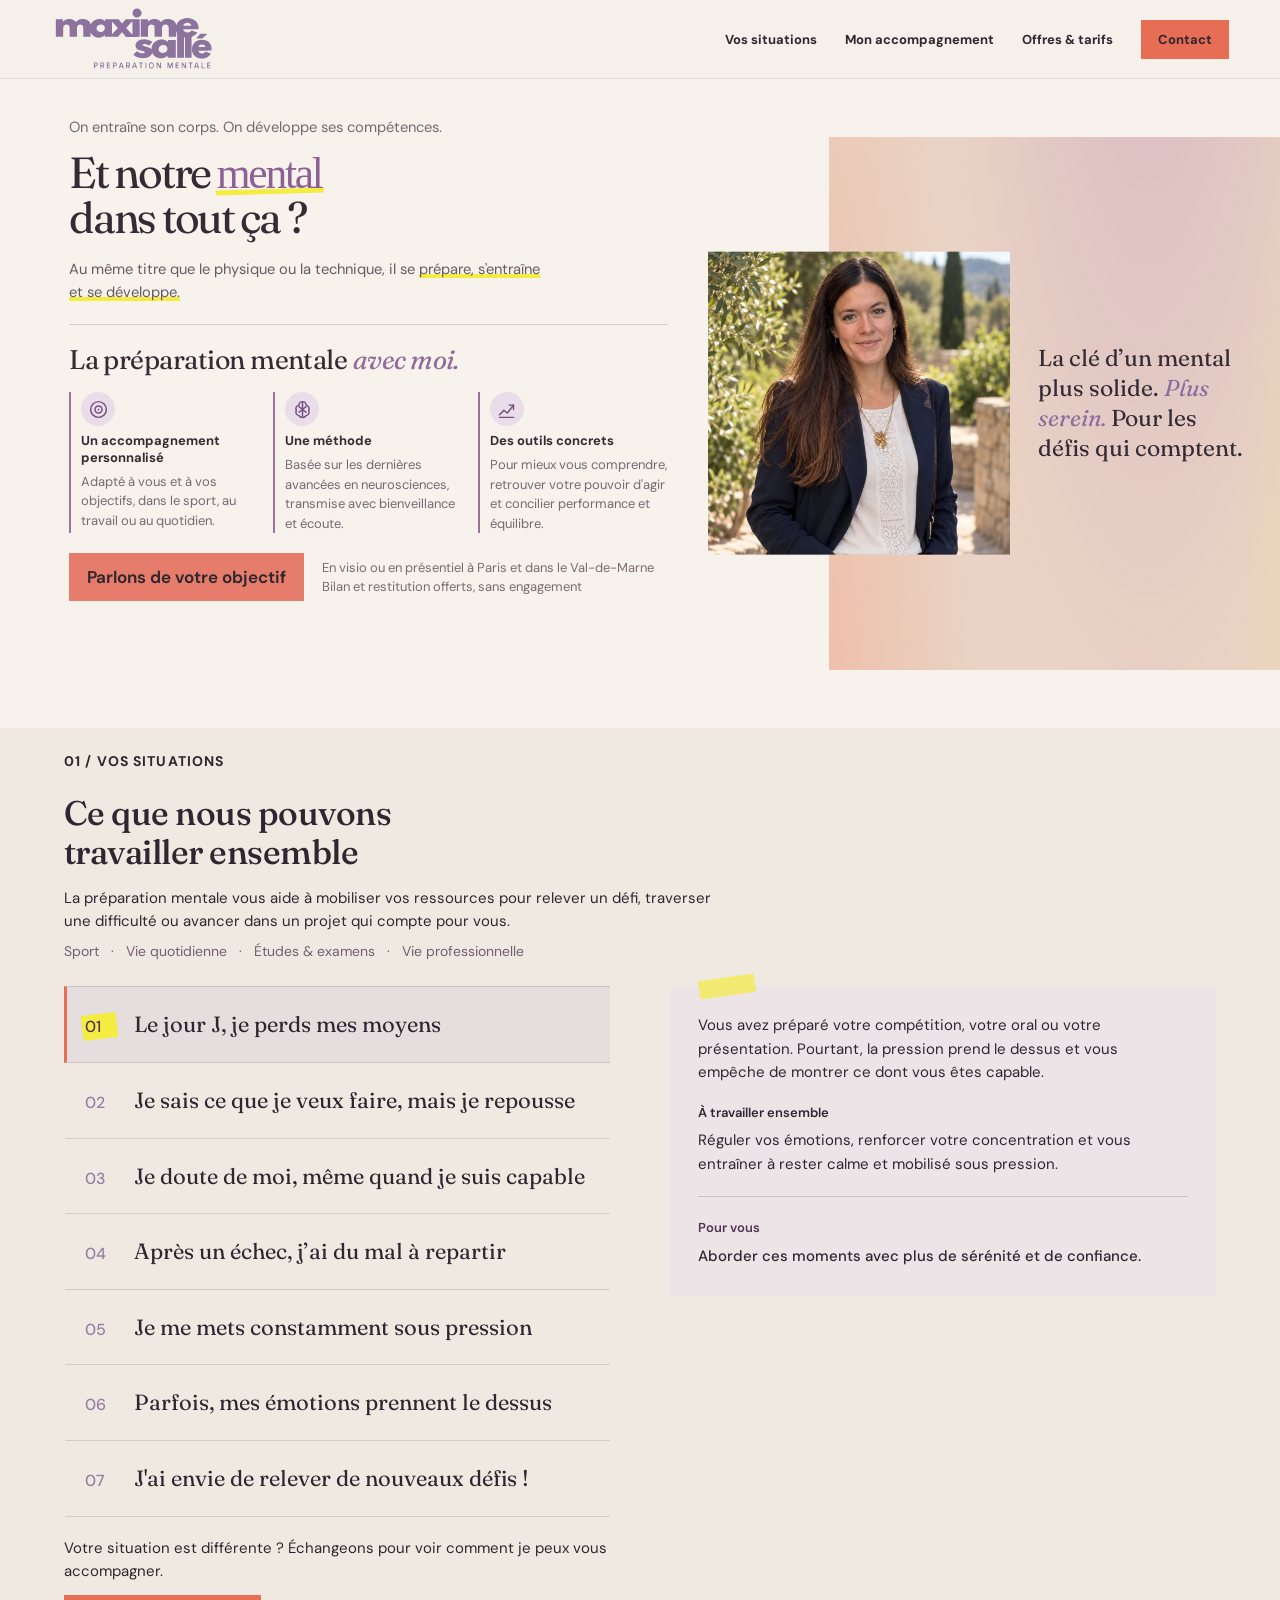
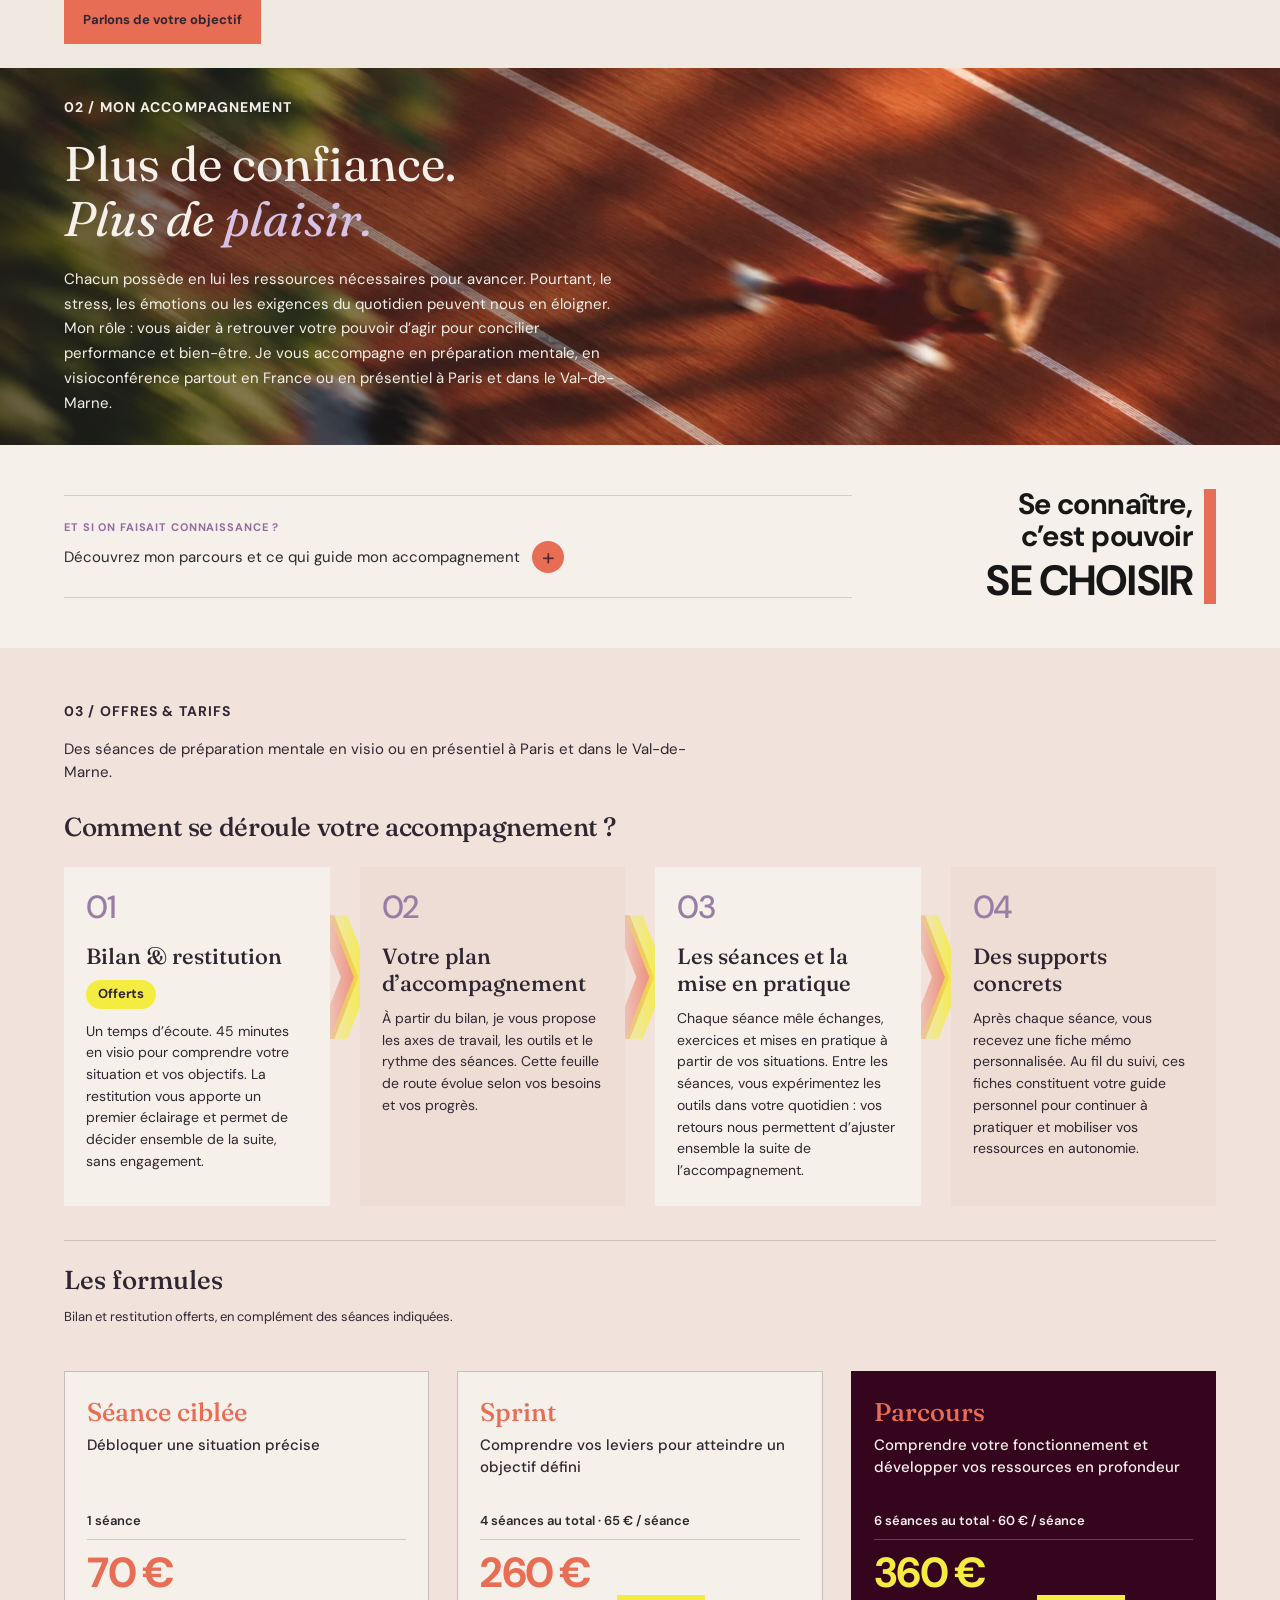
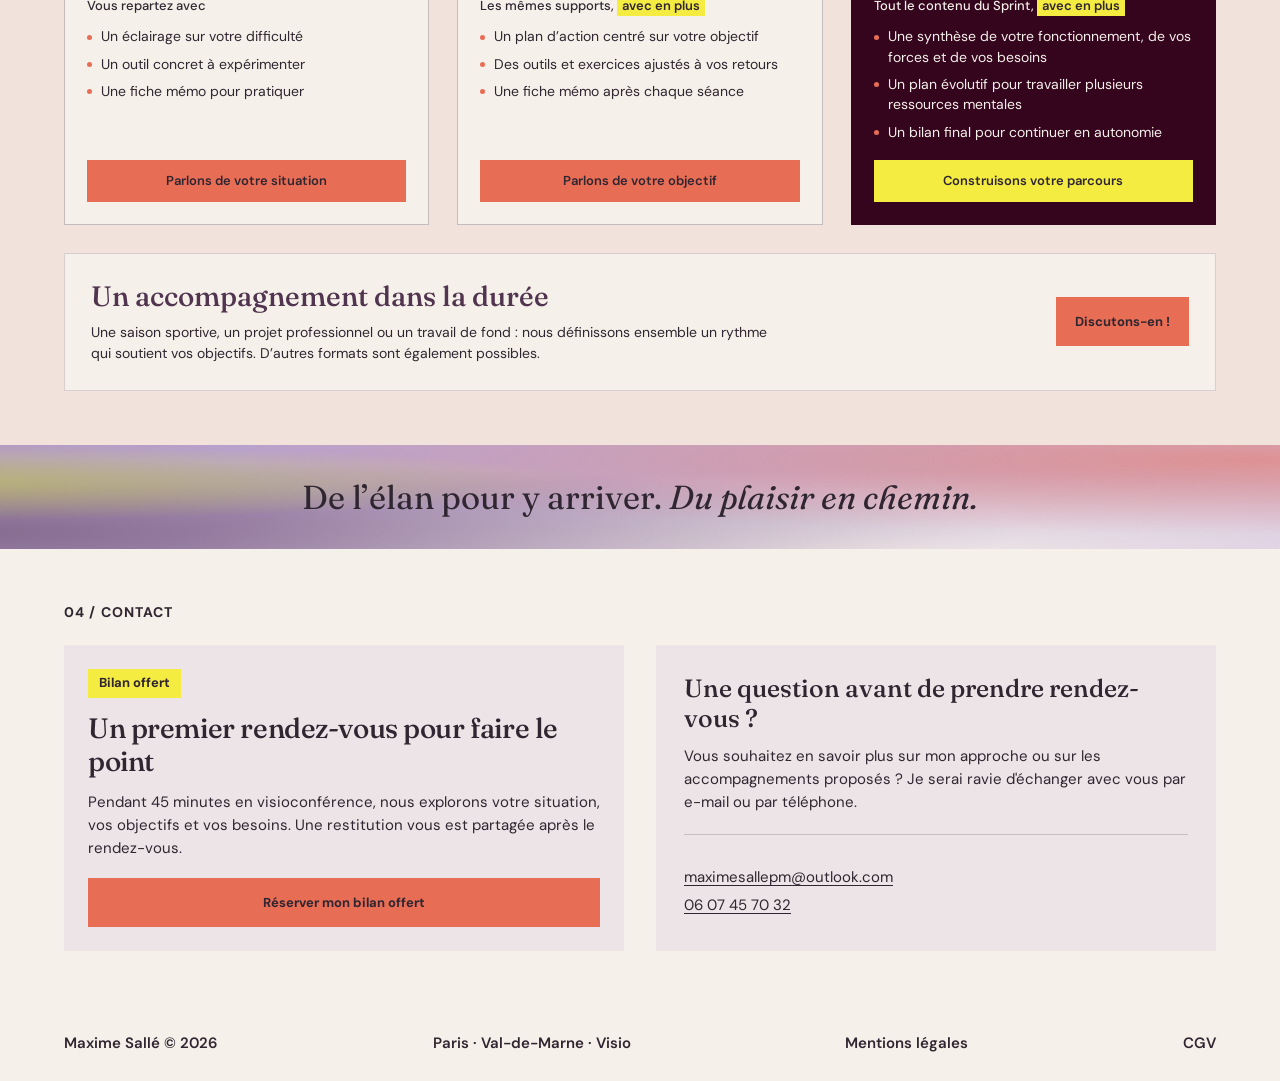
==== commit 04e77204: "Update index.html" ====
--- a/index.html
+++ b/index.html
@@ -1,15 +1,38 @@
 <!doctype html>
 <html lang="fr">
+  <script type="application/ld+json">
+{
+  "@context": "https://schema.org",
+  "@type": "Person",
+  "name": "Maxime Sallé",
+  "url": "https://maximesalle.fr/",
+  "jobTitle": "Préparatrice mentale",
+  "description": "Accompagnement en préparation mentale en visioconférence partout en France et en présentiel à Paris et dans le Val-de-Marne.",
+  "email": "mailto:maximesallepm@outlook.com",
+  "knowsAbout": [
+    "Préparation mentale",
+    "Confiance en soi",
+    "Gestion du stress",
+    "Motivation",
+    "Concentration"
+  ]
+}
+</script>
   <head>
     <meta charset="utf-8" />
     <meta name="viewport" content="width=device-width, initial-scale=1" />
     <title>
-      Préparation mentale à Paris, Val-de-Marne et en visio | Maxime Sallé
+      Préparation mentale en ligne, à Paris et dans le Val-de-Marne | Maxime Sallé
     </title>
     <meta
       name="description"
-      content="Maxime Sallé, préparatrice mentale à Paris, dans le Val-de-Marne et en visio. Développer un mental plus solide et plus serein pour relever les défis du quotidien et les moments décisifs."
+      content="Préparation mentale en visio partout en France : confiance, stress, motivation et concentration. Un accompagnement adapté à vos objectifs pour développer un mental plus solide et plus serein face aux défis du quotidien et aux moments décisifs."
     />
+    <link rel="canonical" href="https://maximesalle.fr/" />
+    <meta
+  name="robots"
+  content="index, follow, max-image-preview:large"
+/>
     <link rel="preconnect" href="https://fonts.googleapis.com" />
     <link rel="preconnect" href="https://fonts.gstatic.com" crossorigin />
     <link
@@ -17,6 +40,16 @@
       rel="stylesheet"
     />
     <link rel="stylesheet" href="styles.css?v=20261118-hover" />
+    <meta property="og:type" content="website" />
+<meta property="og:locale" content="fr_FR" />
+<meta property="og:site_name" content="Maxime Sallé — Préparation mentale" />
+<meta property="og:title" content=" Préparation mentale en ligne, à Paris et dans le Val-de-Marne | Maxime Sallé" />
+<meta property="og:description" content="Préparation mentale en visio partout en France : confiance, stress, motivation et concentration. Un accompagnement adapté à vos objectifs pour développer un mental plus solide et plus serein face aux défis du quotidien et aux moments décisifs." />
+<meta property="og:url" content="https://maximesalle.fr/" />
+
+<meta name="twitter:card" content="summary" />
+<meta name="twitter:title" content="Préparation mentale en ligne | Maxime Sallé" />
+<meta name="twitter:description" content="Préparation mentale en visio partout en France : confiance, stress, motivation et concentration. Un accompagnement adapté à vos objectifs pour développer un mental plus solide et plus serein face aux défis du quotidien et aux moments décisifs." />
     <script src="script.js" defer></script>
   </head>
   <body>
@@ -384,7 +417,8 @@
               Chacun possède en lui les ressources nécessaires pour avancer.
               Pourtant, le stress, les émotions ou les exigences du quotidien
               peuvent nous en éloigner. Mon rôle : vous aider à retrouver votre
-              pouvoir d’agir pour concilier performance et bien-être.
+              pouvoir d’agir pour concilier performance et bien-être. Je vous accompagne en préparation mentale, en visioconférence
+  partout en France ou en présentiel à Paris et dans le Val-de-Marne.
             </p>
           </div>
         </div>
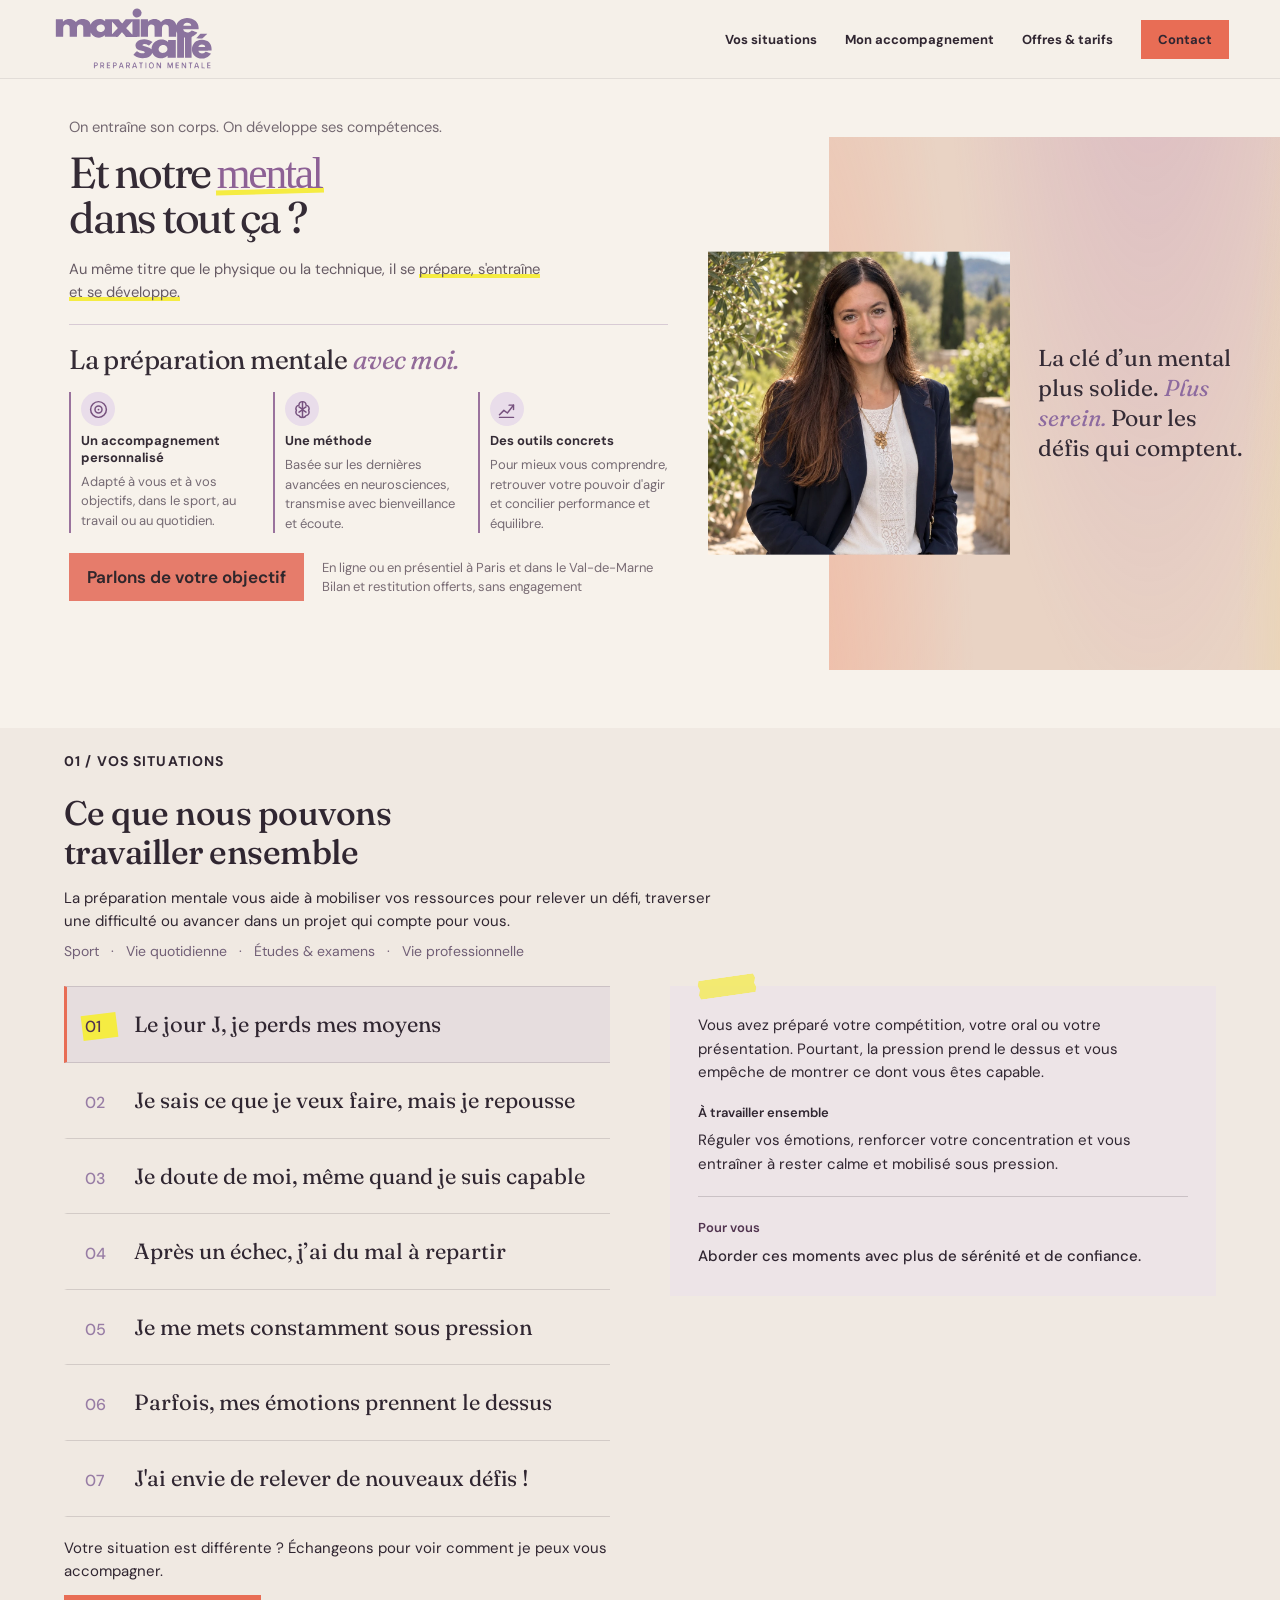
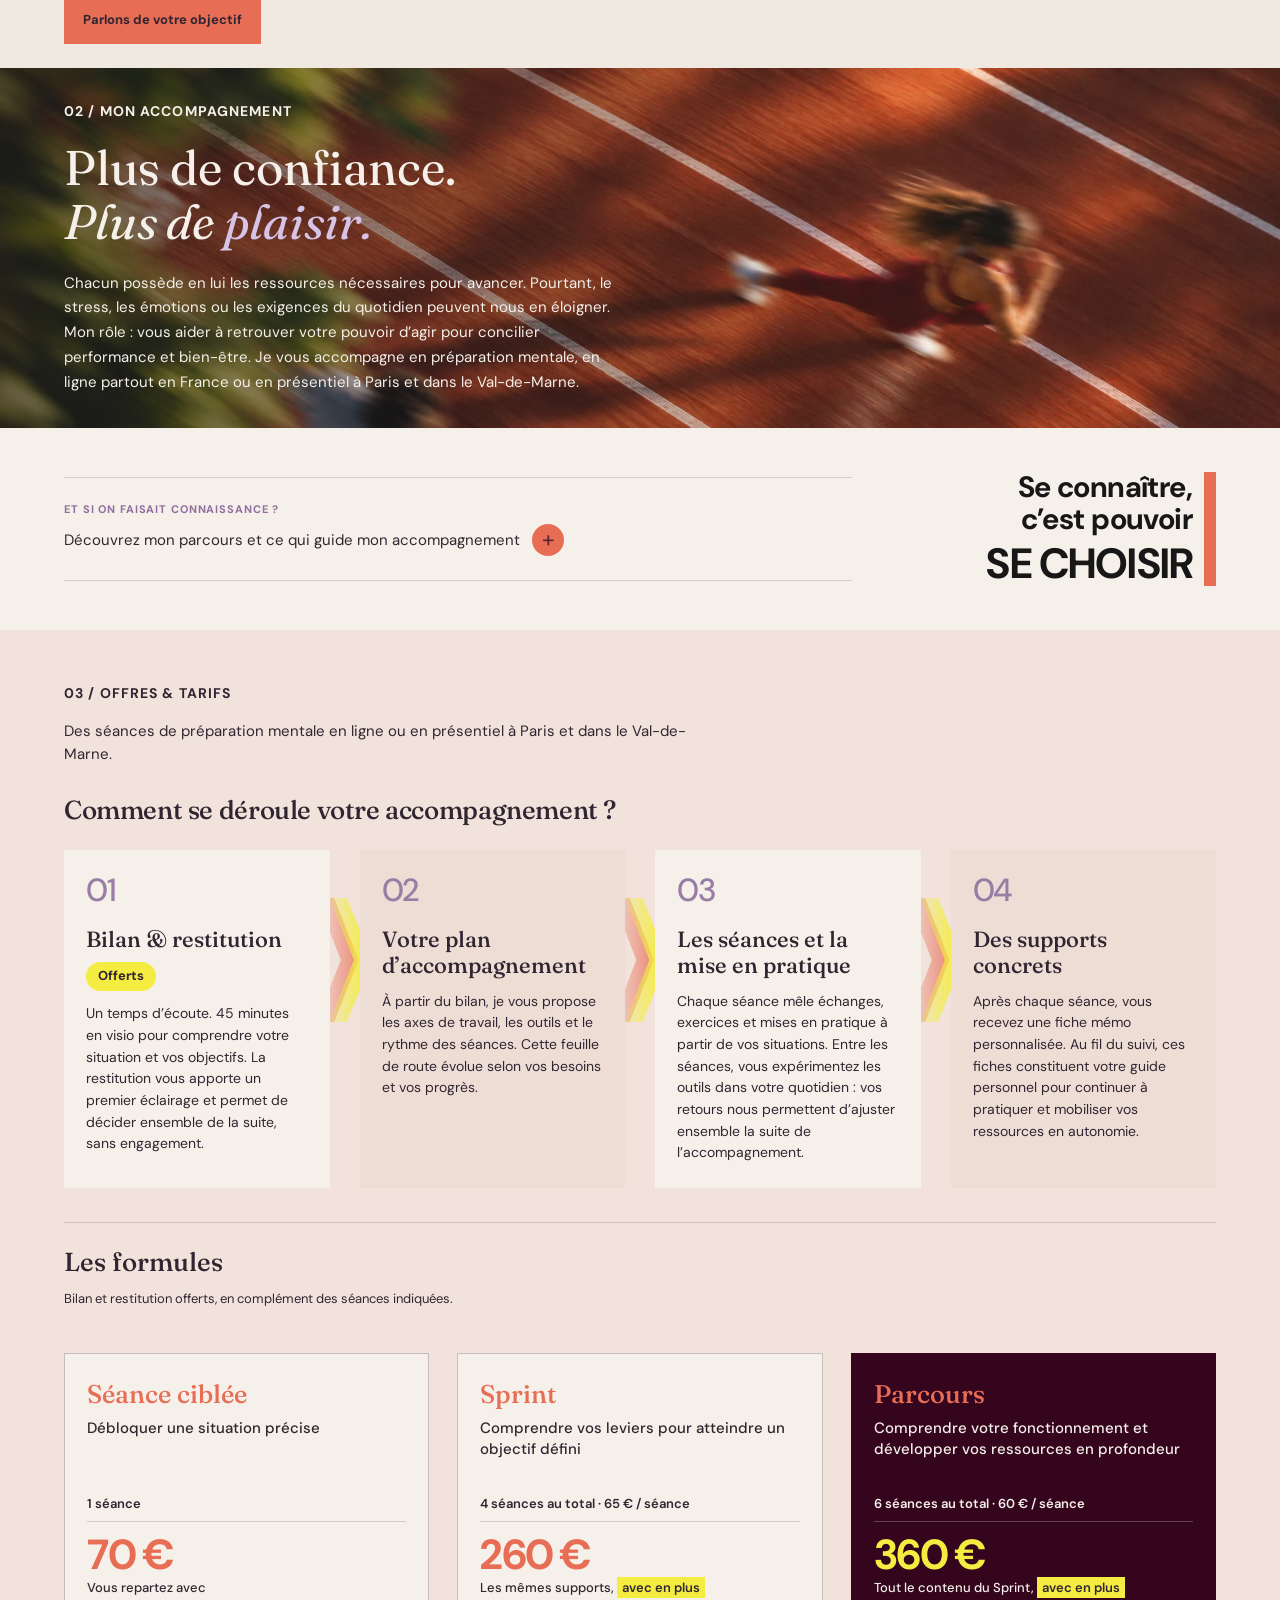
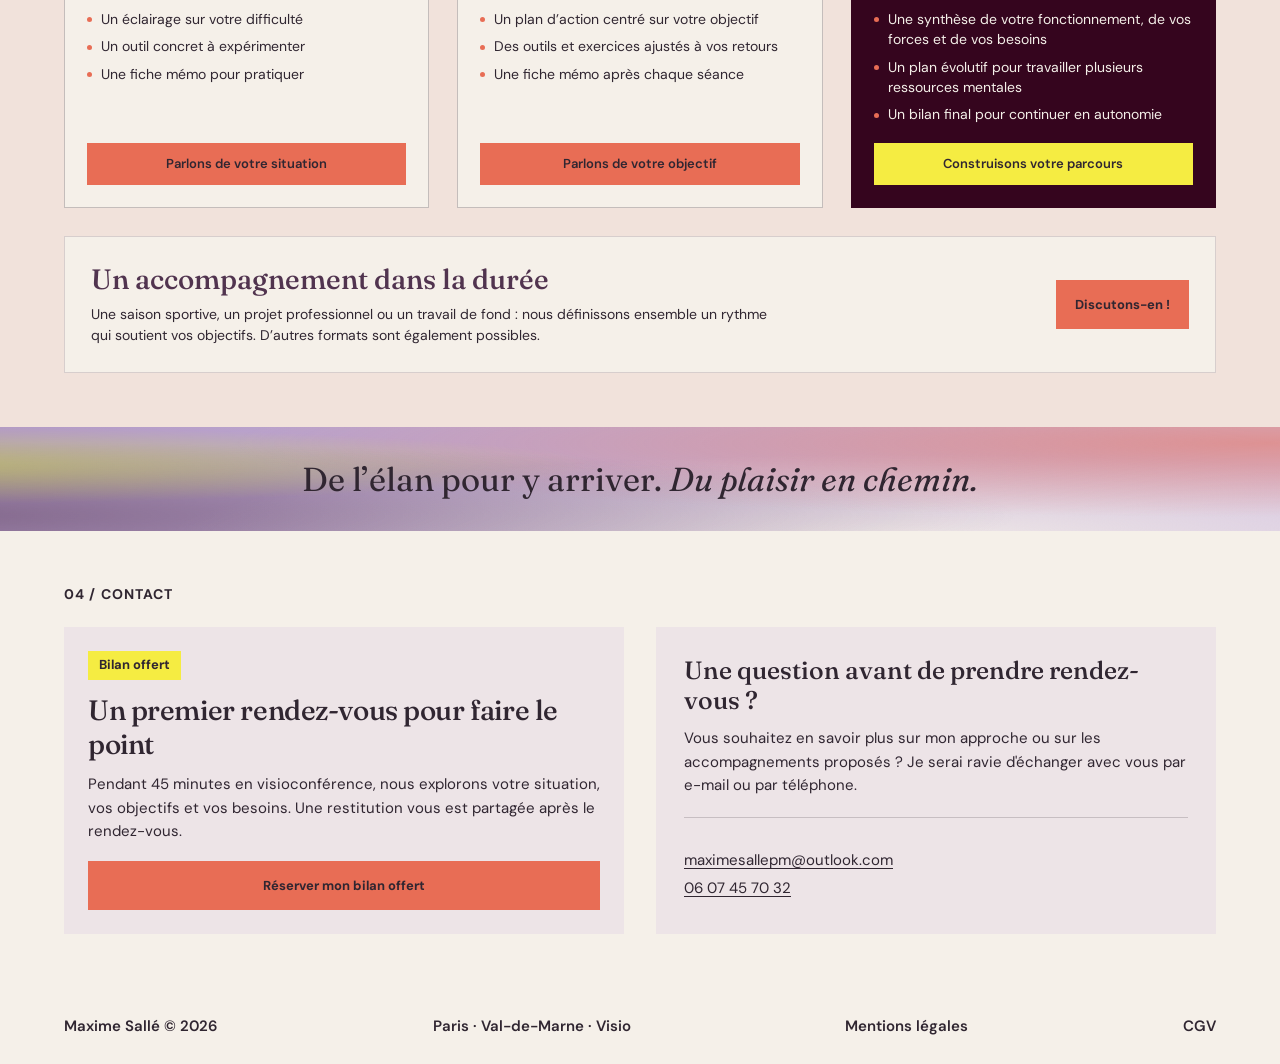
==== commit d31bd3af: "Update index.html" ====
--- a/index.html
+++ b/index.html
@@ -7,7 +7,7 @@
   "name": "Maxime Sallé",
   "url": "https://maximesalle.fr/",
   "jobTitle": "Préparatrice mentale",
-  "description": "Accompagnement en préparation mentale en visioconférence partout en France et en présentiel à Paris et dans le Val-de-Marne.",
+  "description": "Accompagnement en préparation mentale en ligne partout en France et en présentiel à Paris et dans le Val-de-Marne.",
   "email": "mailto:maximesallepm@outlook.com",
   "knowsAbout": [
     "Préparation mentale",
@@ -26,7 +26,7 @@
     </title>
     <meta
       name="description"
-      content="Préparation mentale en visio partout en France : confiance, stress, motivation et concentration. Un accompagnement adapté à vos objectifs pour développer un mental plus solide et plus serein face aux défis du quotidien et aux moments décisifs."
+      content="Préparation mentale en ligne partout en France : confiance, stress, motivation et concentration. Un accompagnement adapté à vos objectifs pour développer un mental plus solide et plus serein face aux défis du quotidien et aux moments décisifs."
     />
     <link rel="canonical" href="https://maximesalle.fr/" />
     <meta
@@ -44,12 +44,12 @@
 <meta property="og:locale" content="fr_FR" />
 <meta property="og:site_name" content="Maxime Sallé — Préparation mentale" />
 <meta property="og:title" content=" Préparation mentale en ligne, à Paris et dans le Val-de-Marne | Maxime Sallé" />
-<meta property="og:description" content="Préparation mentale en visio partout en France : confiance, stress, motivation et concentration. Un accompagnement adapté à vos objectifs pour développer un mental plus solide et plus serein face aux défis du quotidien et aux moments décisifs." />
+<meta property="og:description" content="Préparation mentale en ligne partout en France : confiance, stress, motivation et concentration. Un accompagnement adapté à vos objectifs pour développer un mental plus solide et plus serein face aux défis du quotidien et aux moments décisifs." />
 <meta property="og:url" content="https://maximesalle.fr/" />
 
 <meta name="twitter:card" content="summary" />
 <meta name="twitter:title" content="Préparation mentale en ligne | Maxime Sallé" />
-<meta name="twitter:description" content="Préparation mentale en visio partout en France : confiance, stress, motivation et concentration. Un accompagnement adapté à vos objectifs pour développer un mental plus solide et plus serein face aux défis du quotidien et aux moments décisifs." />
+<meta name="twitter:description" content="Préparation mentale en ligne partout en France : confiance, stress, motivation et concentration. Un accompagnement adapté à vos objectifs pour développer un mental plus solide et plus serein face aux défis du quotidien et aux moments décisifs." />
     <script src="script.js" defer></script>
   </head>
   <body>
@@ -222,7 +222,7 @@
           <div><span class="signature-feature-icon" aria-hidden="true"><svg viewBox="0 0 24 24" fill="none" stroke="currentColor" stroke-width="1.7" stroke-linecap="round" stroke-linejoin="round" aria-hidden="true"><path d="M12 3a4 4 0 0 0-4 4 4 4 0 0 0-3 6 4 4 0 0 0 3 6 4 4 0 0 0 4 2"/><path d="M12 3a4 4 0 0 1 4 4 4 4 0 0 1 3 6 4 4 0 0 1-3 6 4 4 0 0 1-4 2V3"/><path d="M8 9l3 2m5-2-3 2M8 15l3-2m5 2-3-2"/></svg></span><span><strong>Une méthode</strong><small>Basée sur les dernières avancées en neurosciences, transmise avec bienveillance et écoute.</small></span></div>
           <div><span class="signature-feature-icon" aria-hidden="true"><svg viewBox="0 0 24 24" fill="none" stroke="currentColor" stroke-width="1.7" stroke-linecap="round" stroke-linejoin="round" aria-hidden="true"><path d="M4 18l5-5 4 3 7-9"/><path d="M15 7h5v5"/><path d="M4 21h16"/></svg></span><span><strong>Des outils concrets</strong><small>Pour mieux vous comprendre, retrouver votre pouvoir d'agir et concilier performance et équilibre.</small></span></div>
         </div>
-        <div class="signature-action"><a class="signature-button" href="#contact">Parlons de votre objectif</a><p>En visio ou en présentiel à Paris et dans le Val-de-Marne<br>Bilan et restitution offerts, sans engagement</p></div>
+        <div class="signature-action"><a class="signature-button" href="#contact">Parlons de votre objectif</a><p>En ligne ou en présentiel à Paris et dans le Val-de-Marne<br>Bilan et restitution offerts, sans engagement</p></div>
       </div>
     </div>
    <div class="signature-visual">
@@ -417,7 +417,7 @@
               Chacun possède en lui les ressources nécessaires pour avancer.
               Pourtant, le stress, les émotions ou les exigences du quotidien
               peuvent nous en éloigner. Mon rôle : vous aider à retrouver votre
-              pouvoir d’agir pour concilier performance et bien-être. Je vous accompagne en préparation mentale, en visioconférence
+              pouvoir d’agir pour concilier performance et bien-être. Je vous accompagne en préparation mentale, en ligne
   partout en France ou en présentiel à Paris et dans le Val-de-Marne.
             </p>
           </div>
@@ -475,7 +475,7 @@
       >
         <p class="eyebrow">03 / OFFRES &amp; TARIFS</p>
         <p class="offers-intro">
-          Des séances de préparation mentale en visio ou en présentiel à Paris
+          Des séances de préparation mentale en ligne ou en présentiel à Paris
           et dans le Val-de-Marne.
         </p>
         <h2 class="offers-subtitle" id="offers-title">
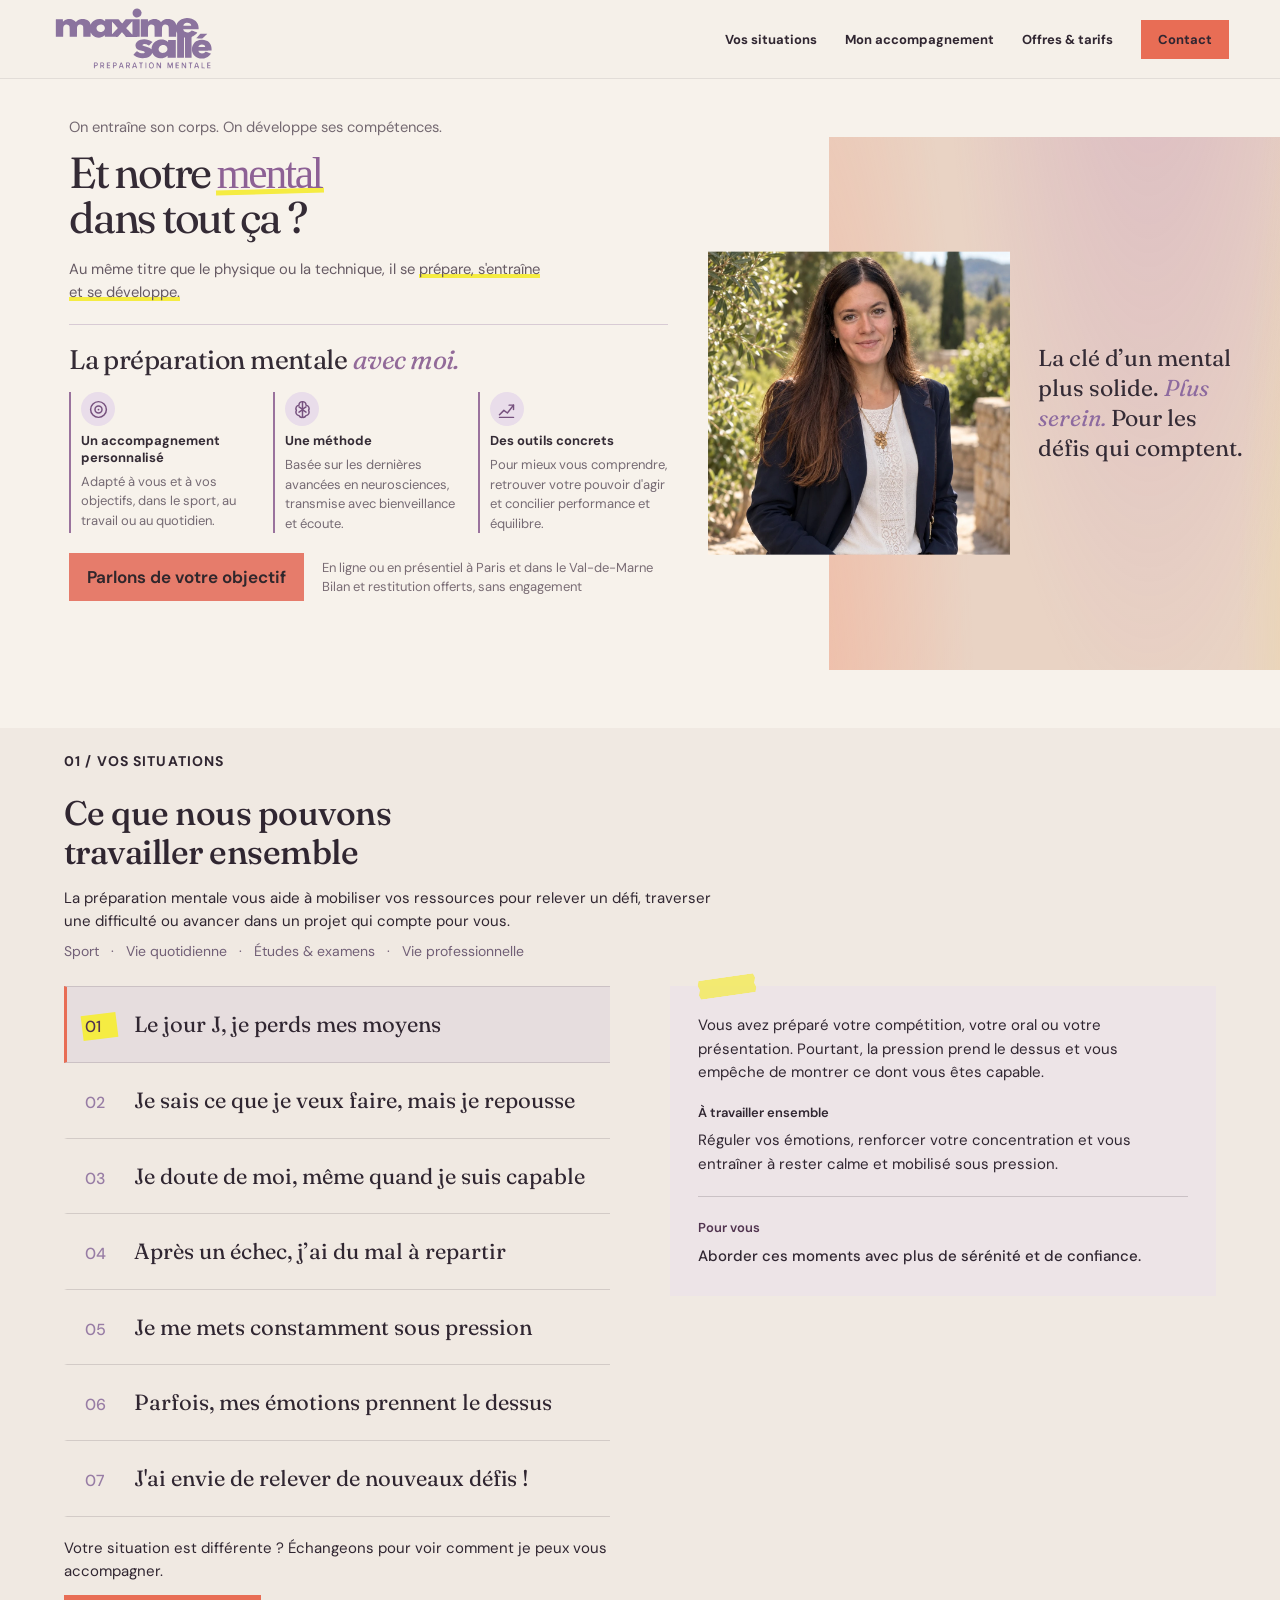
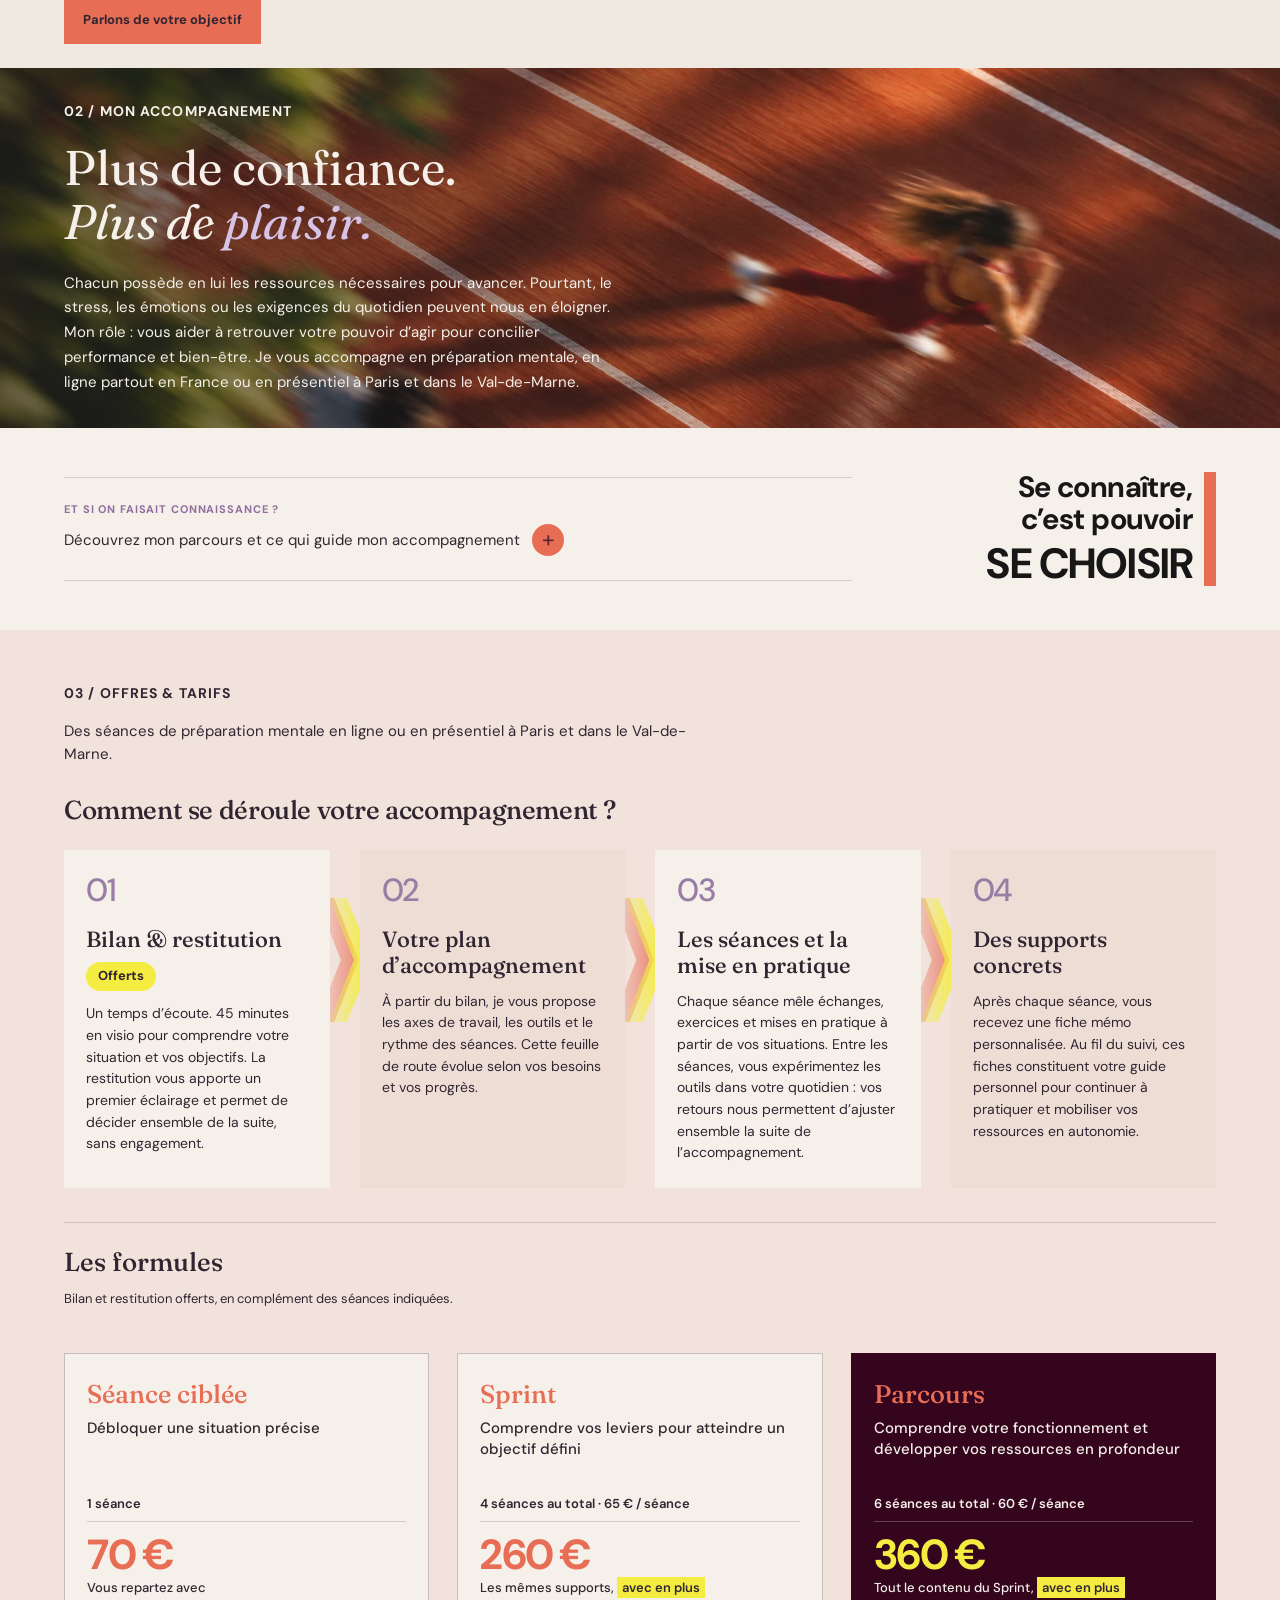
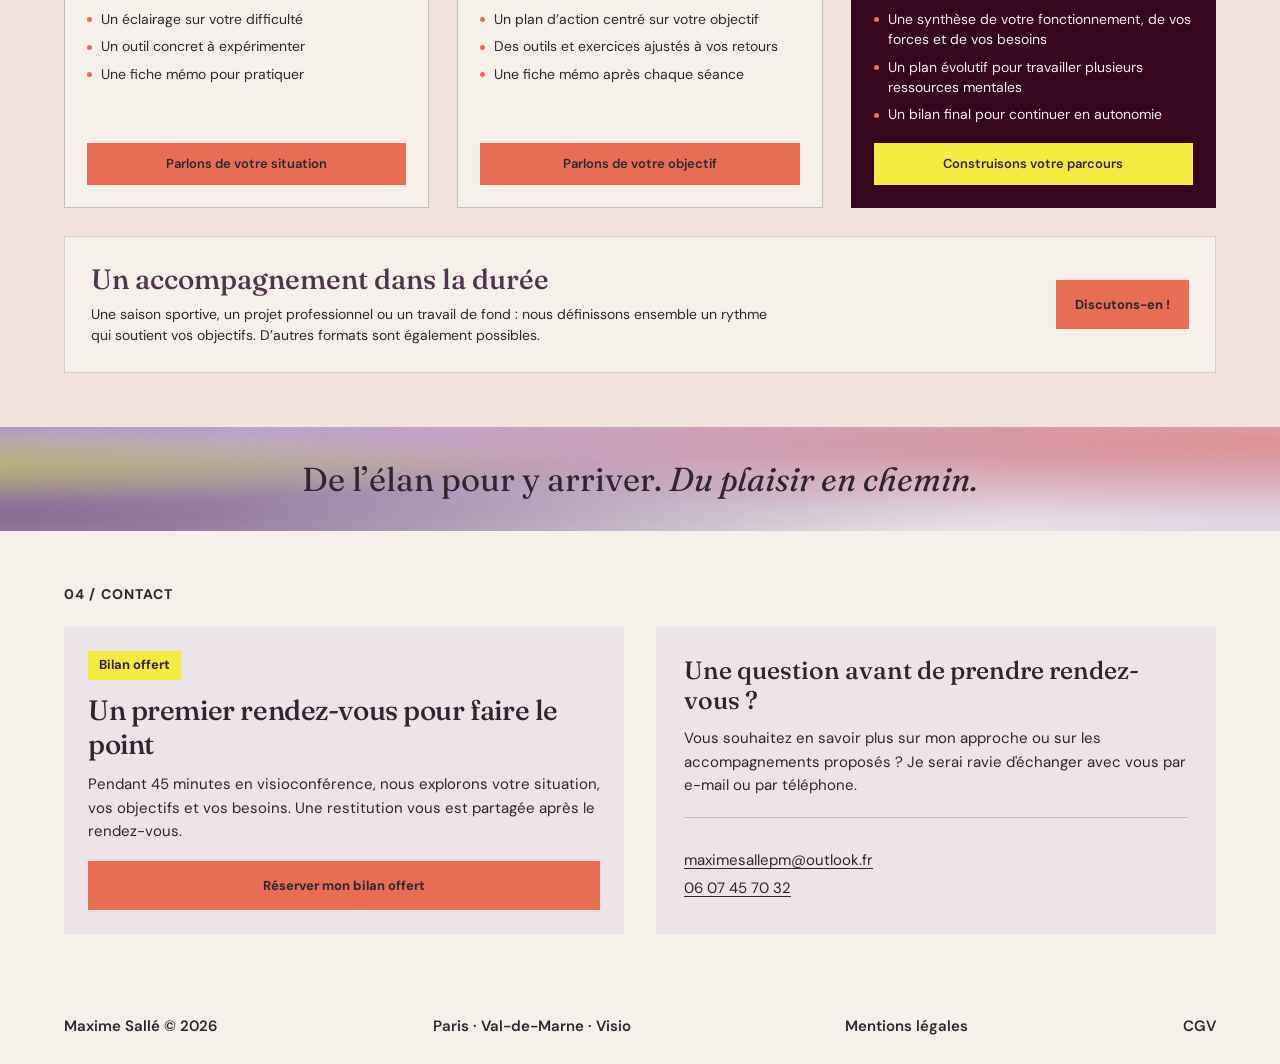
==== commit 619f469c: "Update index.html" ====
--- a/index.html
+++ b/index.html
@@ -1,32 +1,15 @@
 <!doctype html>
 <html lang="fr">
-  <script type="application/ld+json">
-{
-  "@context": "https://schema.org",
-  "@type": "Person",
-  "name": "Maxime Sallé",
-  "url": "https://maximesalle.fr/",
-  "jobTitle": "Préparatrice mentale",
-  "description": "Accompagnement en préparation mentale en ligne partout en France et en présentiel à Paris et dans le Val-de-Marne.",
-  "email": "mailto:maximesallepm@outlook.com",
-  "knowsAbout": [
-    "Préparation mentale",
-    "Confiance en soi",
-    "Gestion du stress",
-    "Motivation",
-    "Concentration"
-  ]
-}
-</script>
+  
   <head>
     <meta charset="utf-8" />
     <meta name="viewport" content="width=device-width, initial-scale=1" />
     <title>
-      Préparation mentale en ligne, à Paris et dans le Val-de-Marne | Maxime Sallé
+      Préparation mentale | Maxime Sallé
     </title>
     <meta
       name="description"
-      content="Préparation mentale en ligne partout en France : confiance, stress, motivation et concentration. Un accompagnement adapté à vos objectifs pour développer un mental plus solide et plus serein face aux défis du quotidien et aux moments décisifs."
+      content="Un accompagnement adapté à vos objectifs pour développer confiance, motivation et concentration."
     />
     <link rel="canonical" href="https://maximesalle.fr/" />
     <meta
@@ -43,14 +26,32 @@
     <meta property="og:type" content="website" />
 <meta property="og:locale" content="fr_FR" />
 <meta property="og:site_name" content="Maxime Sallé — Préparation mentale" />
-<meta property="og:title" content=" Préparation mentale en ligne, à Paris et dans le Val-de-Marne | Maxime Sallé" />
-<meta property="og:description" content="Préparation mentale en ligne partout en France : confiance, stress, motivation et concentration. Un accompagnement adapté à vos objectifs pour développer un mental plus solide et plus serein face aux défis du quotidien et aux moments décisifs." />
+<meta property="og:title" content="Préparation mentale | Maxime Sallé" />
+<meta property="og:description" content="Un accompagnement adapté à vos objectifs pour développer confiance, motivation et concentration." />
 <meta property="og:url" content="https://maximesalle.fr/" />
 
 <meta name="twitter:card" content="summary" />
-<meta name="twitter:title" content="Préparation mentale en ligne | Maxime Sallé" />
-<meta name="twitter:description" content="Préparation mentale en ligne partout en France : confiance, stress, motivation et concentration. Un accompagnement adapté à vos objectifs pour développer un mental plus solide et plus serein face aux défis du quotidien et aux moments décisifs." />
+<meta name="twitter:title" content="Préparation mentale | Maxime Sallé" />
+<meta name="twitter:description" content="Un accompagnement adapté à vos objectifs pour développer confiance, motivation et concentration." />
     <script src="script.js" defer></script>
+    <script type="application/ld+json">
+{
+  "@context": "https://schema.org",
+  "@type": "Person",
+  "name": "Maxime Sallé",
+  "url": "https://maximesalle.fr/",
+  "jobTitle": "Préparatrice mentale",
+  "description": "Accompagnement en préparation mentale en ligne partout en France et en présentiel à Paris et dans le Val-de-Marne.",
+  "email": "mailto:maximesallepm@outlook.fr",
+  "knowsAbout": [
+    "Préparation mentale",
+    "Confiance en soi",
+    "Gestion du stress",
+    "Motivation",
+    "Concentration"
+  ]
+}
+</script>
   </head>
   <body>
     <header class="site-header">
@@ -700,8 +701,8 @@
     </p>
 
     <div class="contact-direct">
-      <a href="mailto:maximesallepm@outlook.com">
-        maximesallepm@outlook.com
+      <a href="mailto:maximesallepm@outlook.fr">
+        maximesallepm@outlook.fr
       </a>
 
       <a href="tel:+33607457032">
--- a/styles.css
+++ b/styles.css
@@ -2352,3 +2352,67 @@
 .situations-editorial {
   background-color: #F0E9E2;
 }
+
+/* PAGES LÉGALES */
+
+.legal-page {
+  max-width: 850px;
+  margin: 0 auto;
+  padding: 90px 28px 110px;
+}
+
+.legal-back {
+  display: inline-block;
+  margin-bottom: 65px;
+  color: inherit;
+  text-decoration: none;
+  font-size: 14px;
+}
+
+.legal-back:hover {
+  text-decoration: underline;
+}
+
+.legal-page h1 {
+  font-family: "Fraunces", serif;
+  font-size: clamp(36px, 5vw, 60px);
+  font-weight: 400;
+  line-height: 1.15;
+  margin: 20px 0 65px;
+}
+
+.legal-page section {
+  margin-bottom: 42px;
+}
+
+.legal-page h2 {
+  font-family: "DM Sans", sans-serif;
+  font-size: 19px;
+  font-weight: 600;
+  margin: 36px 0 16px;
+}
+
+.legal-page p,
+.legal-page li {
+  font-size: 15px;
+  line-height: 1.85;
+  margin-bottom: 14px;
+}
+
+.legal-page a {
+  color: inherit;
+}
+
+@media (max-width: 600px) {
+  .legal-page {
+    padding: 55px 22px 75px;
+  }
+
+  .legal-back {
+    margin-bottom: 45px;
+  }
+
+  .legal-page h1 {
+    margin-bottom: 45px;
+  }
+}
